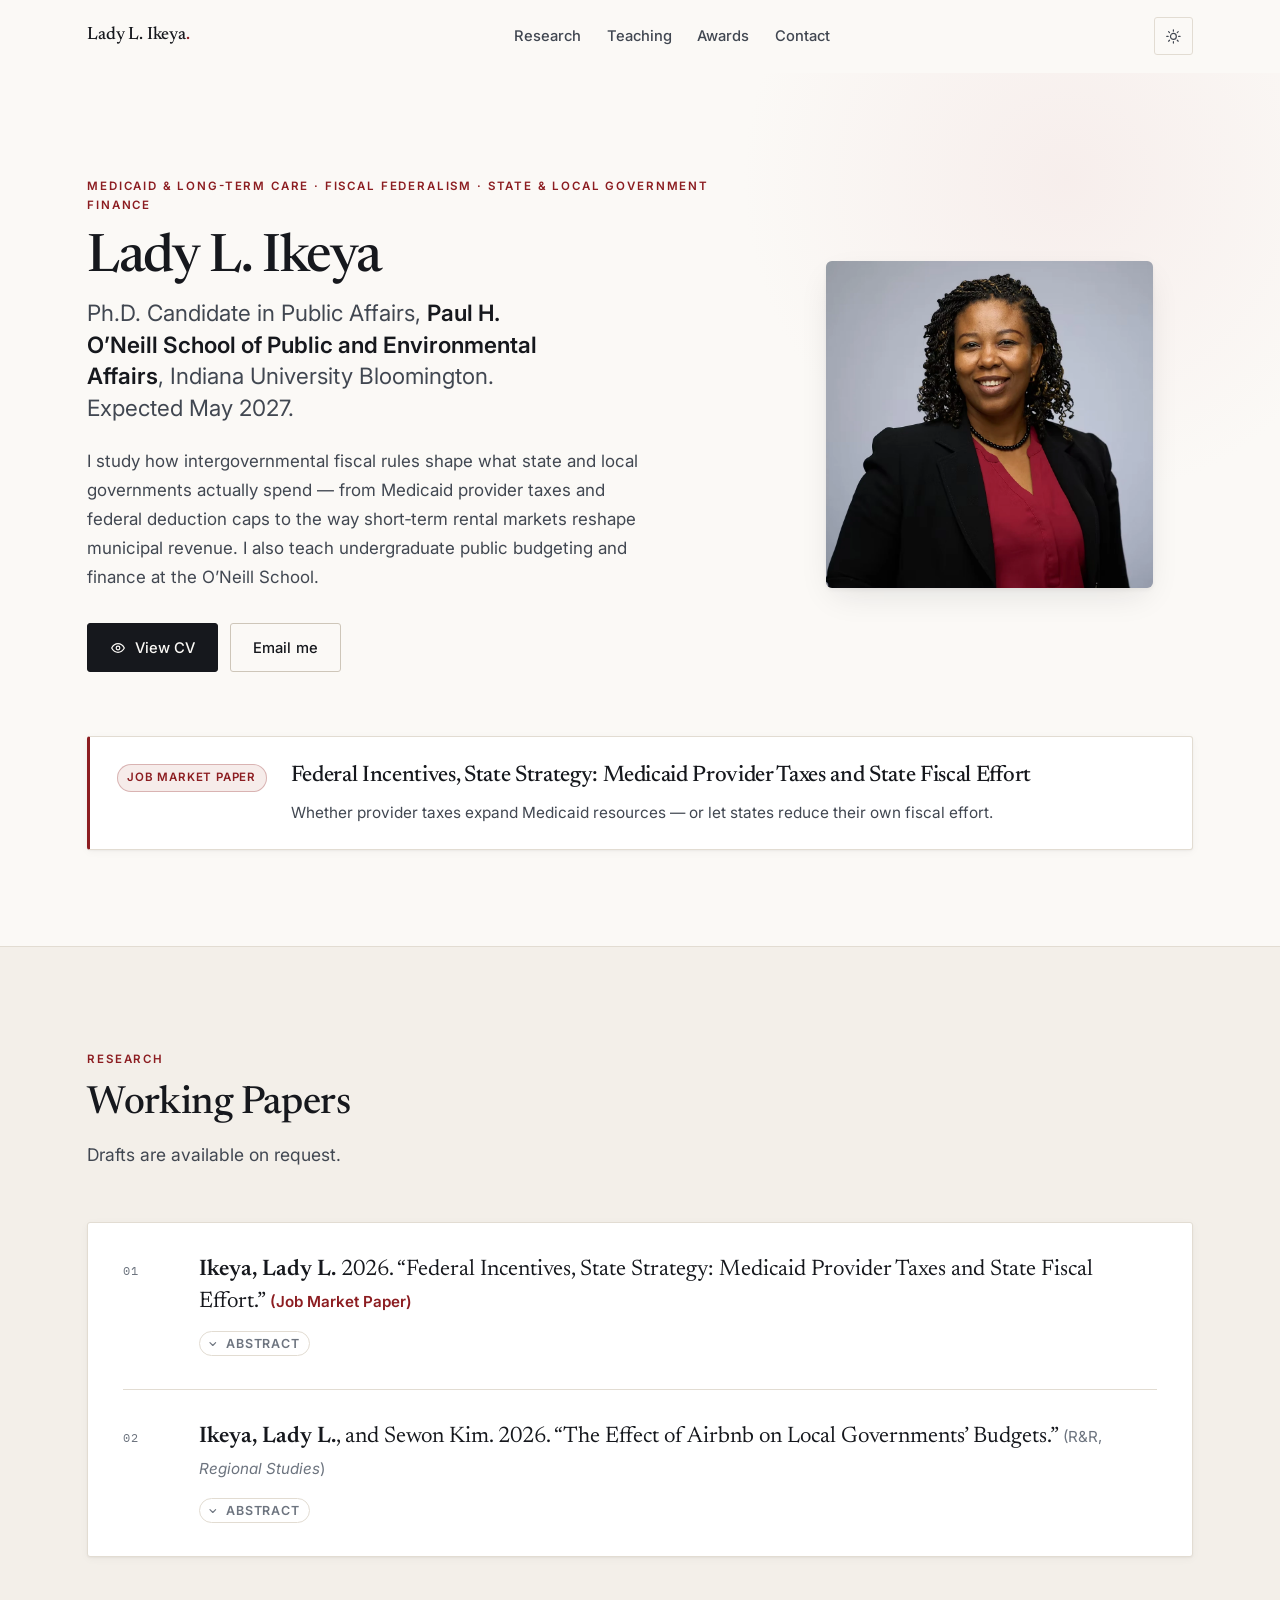
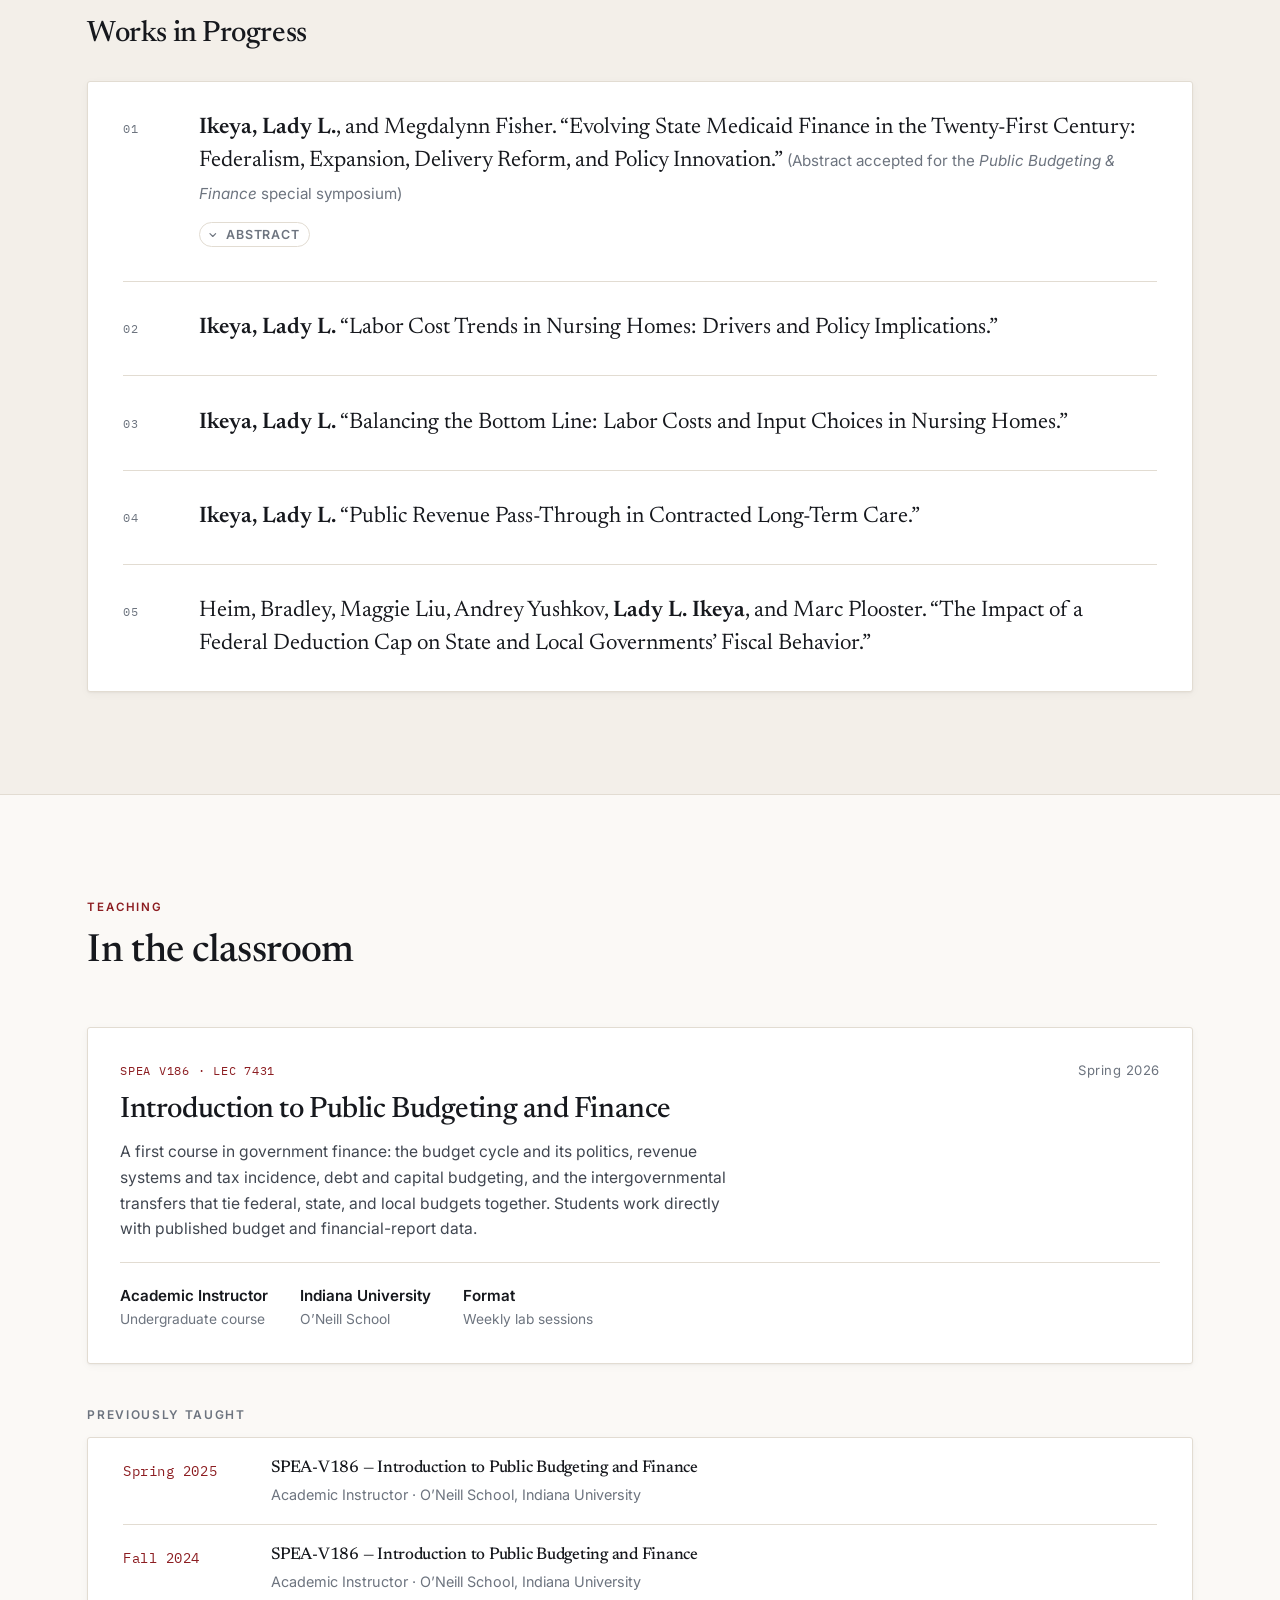
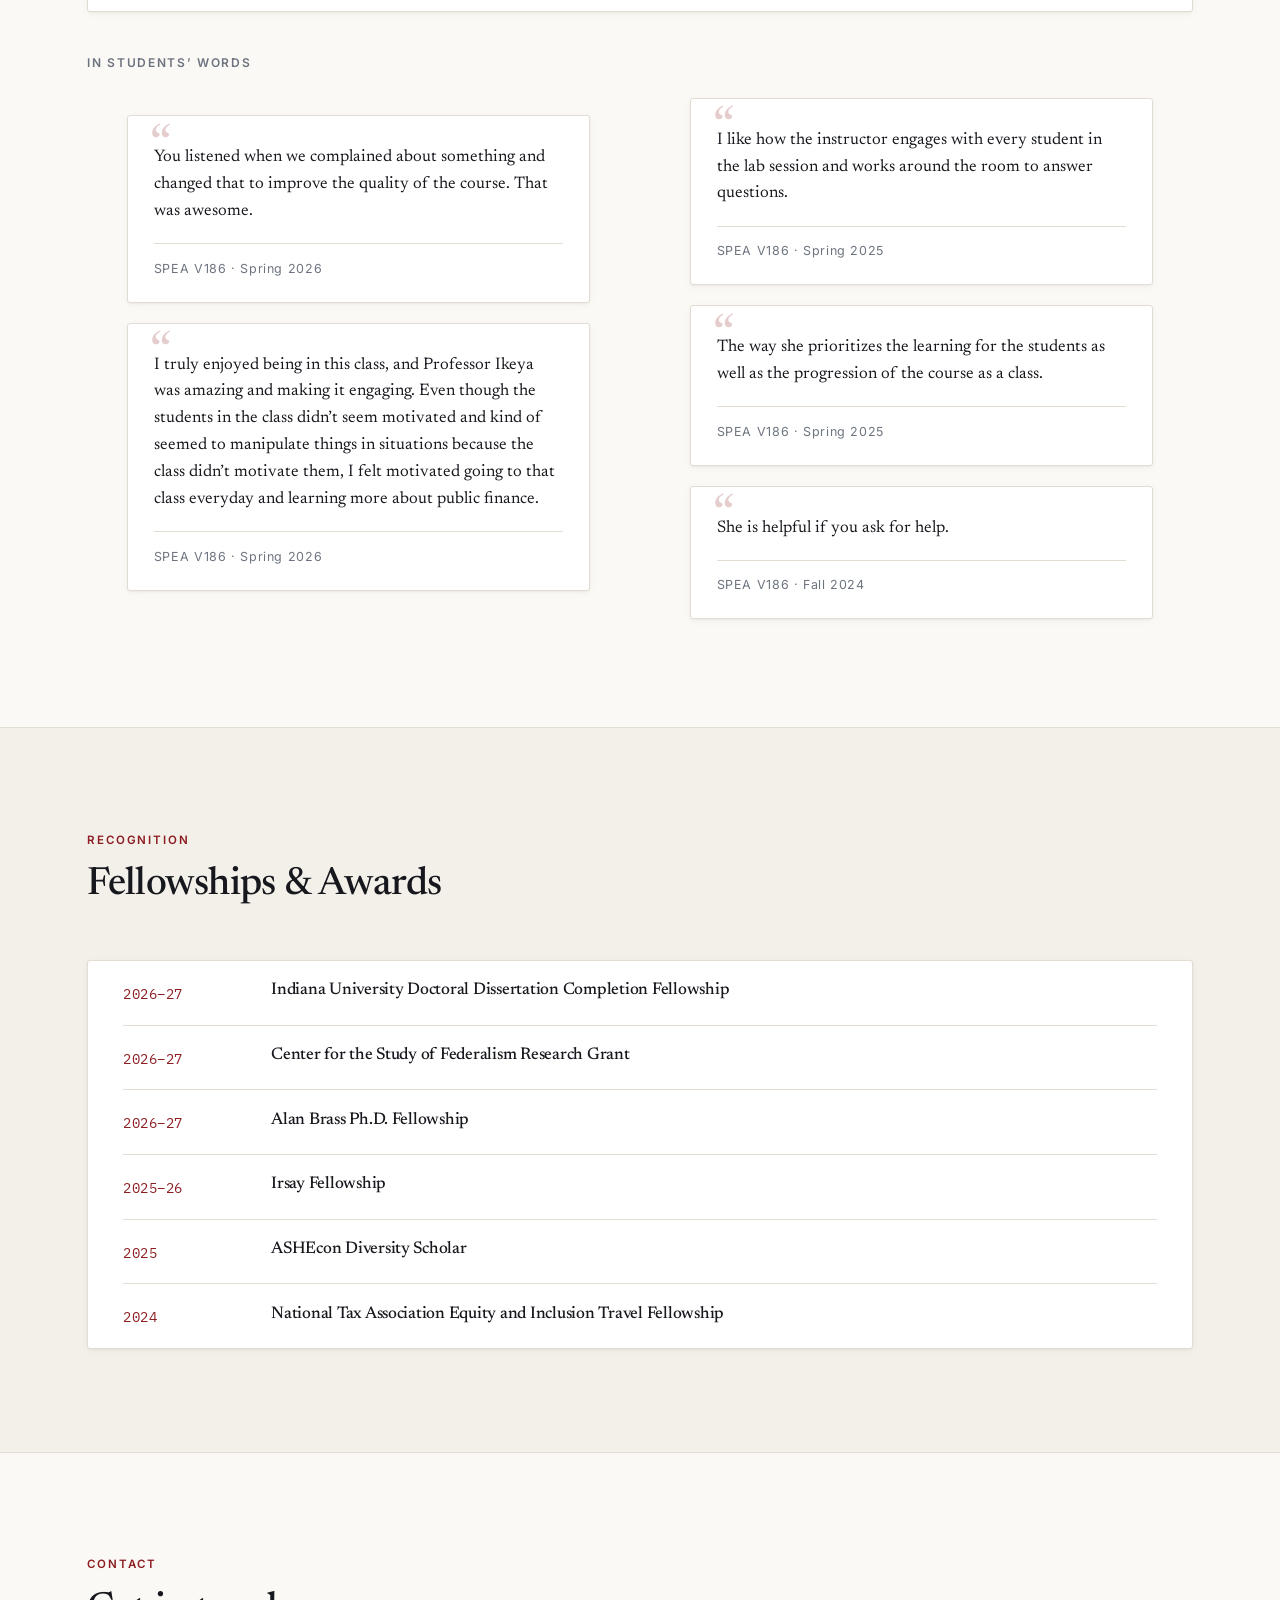
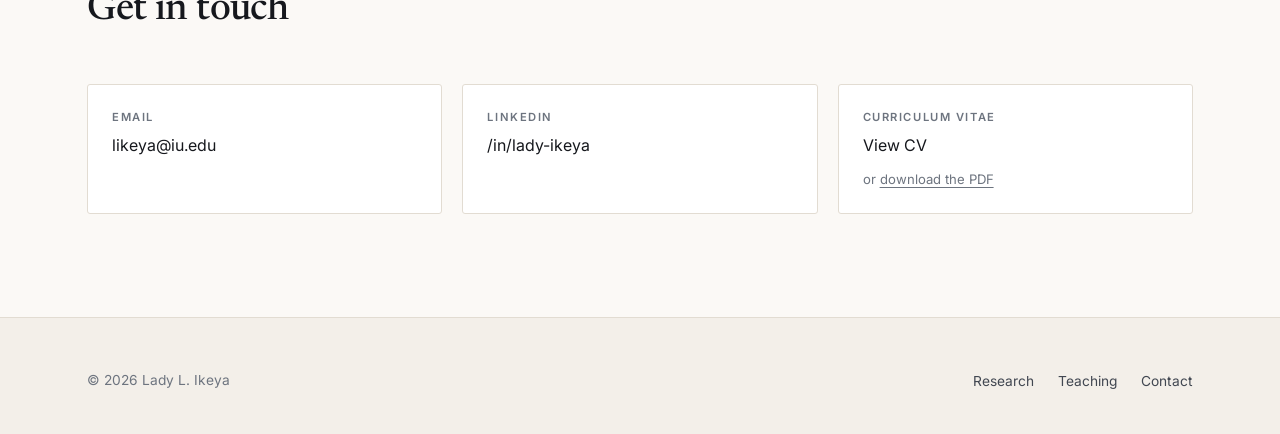
==== index.html @ 1469a4b8 "Add the Evolving State Medicaid Finance abstract Third abstract toggle, on the first work in progres" ====
<!doctype html>
<html lang="en">
<head>
  <meta charset="utf-8">
  <meta name="viewport" content="width=device-width, initial-scale=1">
  <meta name="author" content="Lady L. Ikeya">
  <title>Lady L. Ikeya — Public Finance &amp; Fiscal Federalism</title>
  <meta name="description" content="Lady L. Ikeya is a Ph.D. candidate in public affairs at Indiana University's O'Neill School, researching public budgeting, Medicaid finance, and fiscal federalism.">
  <meta property="og:type" content="website">
  <meta property="og:title" content="Lady L. Ikeya — Public Finance &amp; Fiscal Federalism">
  <meta property="og:description" content="Ph.D. candidate researching public budgeting, Medicaid finance, and fiscal federalism at Indiana University.">
  <meta name="twitter:card" content="summary_large_image">
  <link rel="preconnect" href="https://fonts.googleapis.com">
  <link rel="preconnect" href="https://fonts.gstatic.com" crossorigin>
  <link rel="stylesheet" href="https://fonts.googleapis.com/css2?family=Inter:wght@400;500;600&family=Newsreader:ital,opsz,wght@0,6..72,400;0,6..72,500;1,6..72,400&family=IBM+Plex+Mono:wght@400;500&display=swap">
  <link rel="stylesheet" href="assets/css/main.css">
  <link rel="icon" href="data:image/svg+xml,<svg xmlns='http://www.w3.org/2000/svg' viewBox='0 0 100 100'><rect width='100' height='100' rx='16' fill='%238c1d21'/><text y='72' x='50' text-anchor='middle' font-family='Georgia,serif' font-size='58' fill='%23fbf9f6'>LI</text></svg>">
  <script>
    (function () {
      try {
        var t = localStorage.getItem('li-theme');
        if (t === 'light' || t === 'dark') document.documentElement.setAttribute('data-theme', t);
      } catch (e) {}
    })();
  </script>
</head>
<body>

<a class="skip-link" href="#research">Skip to content</a>

<header class="site-header">
  <div class="wrap">
    <nav class="nav" aria-label="Primary">
      <a class="brand" href="#top">Lady&nbsp;L.&nbsp;Ikeya<span>.</span></a>

      <ul class="nav-links" id="nav-links">
        <li><a href="#research">Research</a></li>
        <li><a href="#teaching">Teaching</a></li>
        <li><a href="#awards">Awards</a></li>
        <li><a href="#contact">Contact</a></li>
      </ul>

      <div class="nav-tools">
        <button class="icon-btn theme-toggle" type="button" aria-label="Switch colour theme">
          <svg class="sun" viewBox="0 0 24 24" fill="none" stroke="currentColor" stroke-width="1.7" stroke-linecap="round" aria-hidden="true"><circle cx="12" cy="12" r="4.2"/><path d="M12 2.5v2M12 19.5v2M2.5 12h2M19.5 12h2M5.1 5.1l1.4 1.4M17.5 17.5l1.4 1.4M18.9 5.1l-1.4 1.4M6.5 17.5l-1.4 1.4"/></svg>
          <svg class="moon" viewBox="0 0 24 24" fill="none" stroke="currentColor" stroke-width="1.7" stroke-linecap="round" stroke-linejoin="round" aria-hidden="true"><path d="M20.5 14.3A8.5 8.5 0 1 1 9.7 3.5a6.8 6.8 0 0 0 10.8 10.8z"/></svg>
        </button>
        <button class="icon-btn nav-toggle" type="button" aria-label="Menu" aria-expanded="false" aria-controls="nav-links">
          <svg viewBox="0 0 24 24" fill="none" stroke="currentColor" stroke-width="1.8" stroke-linecap="round" aria-hidden="true"><path d="M4 7h16M4 12h16M4 17h16"/></svg>
        </button>
      </div>
    </nav>
  </div>
</header>

<main id="top">

  <!-- ===================== 1. HERO ===================== -->
  <section class="hero">
    <div class="wrap">
      <div class="hero-grid">
        <div>
          <span class="eyebrow">Medicaid &amp; Long-Term Care &middot; Fiscal Federalism &middot; State &amp; Local Government Finance</span>
          <h1>Lady L. Ikeya</h1>
          <p class="hero-role">
            Ph.D. Candidate in Public Affairs, <strong>Paul H. O&rsquo;Neill School of Public
            and Environmental Affairs</strong>, Indiana University Bloomington.
            Expected May 2027.
          </p>
          <p class="hero-lede">
            I study how intergovernmental fiscal rules shape what state and local
            governments actually spend &mdash; from Medicaid provider taxes and federal
            deduction caps to the way short&#8209;term rental markets reshape municipal
            revenue. I also teach undergraduate public budgeting and finance at the
            O&rsquo;Neill School.
          </p>
          <div class="btn-row">
            <button class="btn" type="button" data-cv-open>
              <svg viewBox="0 0 24 24" fill="none" stroke="currentColor" stroke-width="1.8" stroke-linecap="round" stroke-linejoin="round" aria-hidden="true"><path d="M2.5 12S6 5.5 12 5.5 21.5 12 21.5 12 18 18.5 12 18.5 2.5 12 2.5 12z"/><circle cx="12" cy="12" r="2.75"/></svg>
              View CV
            </button>
            <a class="btn btn--ghost" href="mailto:likeya@iu.edu">Email me</a>
          </div>
        </div>

        <figure class="hero-portrait">
          <span class="portrait-fallback" aria-hidden="true">LI</span>
          <img src="assets/img/portrait.webp" width="1030" height="982"
               alt="Portrait of Lady L. Ikeya" onerror="this.hidden=true">
        </figure>
      </div>

      <div class="jmp-card reveal">
        <div><span class="tag tag--accent">Job Market Paper</span></div>
        <div>
          <h3>Federal Incentives, State Strategy: Medicaid Provider Taxes and State Fiscal Effort</h3>
          <p>
            Whether provider taxes expand Medicaid resources &mdash; or let states reduce
            their own fiscal effort.
          </p>
        </div>
      </div>
    </div>
  </section>

  <!-- ===================== 2. RESEARCH ===================== -->
  <section class="section section--sunken" id="research">
    <div class="wrap">
      <div class="section-head reveal">
        <span class="eyebrow">Research</span>
        <h2>Working Papers</h2>
        <p>Drafts are available on request.</p>
      </div>

      <ol class="papers">
        <li class="paper reveal">
          <span class="paper-num" aria-hidden="true">01</span>
          <div>
            <p class="citation"><span class="me">Ikeya, Lady L.</span> 2026. &ldquo;Federal Incentives, State Strategy: Medicaid Provider Taxes and State Fiscal Effort.&rdquo; <span class="status status--accent">(Job Market Paper)</span></p>

            <button class="abstract-toggle" type="button" aria-expanded="false" aria-controls="abstract-jmp">
              <svg viewBox="0 0 24 24" fill="none" stroke="currentColor" stroke-width="2" stroke-linecap="round" stroke-linejoin="round" aria-hidden="true"><path d="m7 10 5 5 5-5"/></svg>
              Abstract
            </button>

            <div class="abstract" id="abstract-jmp" hidden>
              <p>
                Provider taxes are a central but opaque feature of Medicaid finance. They
                allow states to tax health care providers, use the revenue as part of
                Medicaid&rsquo;s non-federal share, and draw federal matching funds. This paper
                asks whether Medicaid provider taxes expand Medicaid resources or allow
                states to reduce state fiscal effort. I construct a state-year panel of
                provider-tax adoption by provider class and link it to NASBO and CMS
                Medicaid finance data. Using stacked-cohort difference-in-differences
                designs, I find that adopting any provider tax is associated with an
                11&nbsp;percent decline in Medicaid General Fund spending from NASBO with no
                corresponding increase in total Medicaid spending. A decomposition of CMS
                spending reports suggests that the decline in reported state Medicaid
                financing appears in Medicaid service payments rather than administrative
                spending. Heterogeneity results are strongest in states with broader
                provider-tax portfolios and higher baseline General Fund reliance. The
                findings suggest that provider taxes function not only as Medicaid
                financing tools but also as instruments of state fiscal strategy.
              </p>
            </div>
          </div>
        </li>

        <li class="paper reveal">
          <span class="paper-num" aria-hidden="true">02</span>
          <div>
            <p class="citation"><span class="me">Ikeya, Lady L.</span>, and Sewon Kim. 2026. &ldquo;The Effect of Airbnb on Local Governments&rsquo; Budgets.&rdquo; <span class="status">(R&amp;R, <cite>Regional Studies</cite>)</span></p>

            <button class="abstract-toggle" type="button" aria-expanded="false" aria-controls="abstract-airbnb">
              <svg viewBox="0 0 24 24" fill="none" stroke="currentColor" stroke-width="2" stroke-linecap="round" stroke-linejoin="round" aria-hidden="true"><path d="m7 10 5 5 5-5"/></svg>
              Abstract
            </button>

            <div class="abstract" id="abstract-airbnb" hidden>
              <p>
                Digital platforms are reshaping regional housing markets, yet evidence on
                their implications for subnational public finance remains limited. This
                paper estimates the causal effect of the expansion of the short-term rental
                (STR) market on county government revenues and expenditures across all
                U.S.&nbsp;counties. To address endogeneity, we leverage quasi-experimental
                variation from the 2017 solar eclipse and estimate an instrumental-variables
                model with county- and year-fixed effects. We find that increased platform
                penetration reduces property and sales tax revenues, as well as spending on
                public welfare and education. The results imply changes in tax revenues and
                a shift in resource allocation by local governments where STRs have
                penetrated deeper into the housing market.
              </p>
            </div>
          </div>
        </li>
      </ol>

      <h2 class="subhead reveal">Works in Progress</h2>

      <ol class="papers">
        <li class="paper reveal">
          <span class="paper-num" aria-hidden="true">01</span>
          <div>
            <p class="citation"><span class="me">Ikeya, Lady L.</span>, and Megdalynn Fisher. &ldquo;Evolving State Medicaid Finance in the Twenty-First Century: Federalism, Expansion, Delivery Reform, and Policy Innovation.&rdquo; <span class="status">(Abstract accepted for the <cite>Public Budgeting &amp; Finance</cite> special symposium)</span></p>

            <button class="abstract-toggle" type="button" aria-expanded="false" aria-controls="abstract-evolving">
              <svg viewBox="0 0 24 24" fill="none" stroke="currentColor" stroke-width="2" stroke-linecap="round" stroke-linejoin="round" aria-hidden="true"><path d="m7 10 5 5 5-5"/></svg>
              Abstract
            </button>

            <div class="abstract" id="abstract-evolving" hidden>
              <p>
                This paper examines how Medicaid financing evolved from 2000 to 2025 and
                what that transformation implies for state public budgeting and
                intergovernmental finance. Over the first quarter of the twenty-first
                century, Medicaid has become the largest fiscal program in most state
                budgets and the primary channel through which federal funds flow to states.
                Yet existing research treats key components of Medicaid finance (such as
                eligibility rules, federal matching rates, provider taxes, and waiver
                policies) in isolation.
              </p>
              <p>
                The integrated account highlights the role of system-level shocks and policy
                responses in reshaping Medicaid program finance. We distinguish between
                major economic disruptions (e.g., the Great Recession and the COVID&#8209;19
                pandemic) and major policy changes, including the Affordable Care Act,
                changes to federal matching rates, and the expansion of financing strategies
                such as provider taxes, intergovernmental transfers, certified public
                expenditures, managed care payment systems, and Section&nbsp;1115 waivers.
                These disruptions and policy responses changed enrollment, spending growth,
                and the distribution of costs between federal and state governments, while
                also altering state fiscal capacity, risk exposure, and incentives.
                Empirically, the paper combines descriptive trend analysis with stylized
                state-year models that depict changes in enrollment, spending, and
                federal-state financing shares associated with ACA expansion and shifts in
                federal matching policy.
              </p>
              <p>
                This paper reconceptualizes Medicaid as a dynamic intergovernmental fiscal
                system, showing how successive policy shocks transformed a relatively
                straightforward matching grant program into a complex fiscal architecture
                shaped by federal incentives, state financing strategies, and
                institutionalized policy variation. This broad perspective provides a
                comprehensive baseline for understanding the evolution of state Medicaid
                finance in the first quarter of the twenty-first century.
              </p>
            </div>
          </div>
        </li>

        <li class="paper reveal">
          <span class="paper-num" aria-hidden="true">02</span>
          <p class="citation"><span class="me">Ikeya, Lady L.</span> &ldquo;Labor Cost Trends in Nursing Homes: Drivers and Policy Implications.&rdquo;</p>
        </li>

        <li class="paper reveal">
          <span class="paper-num" aria-hidden="true">03</span>
          <p class="citation"><span class="me">Ikeya, Lady L.</span> &ldquo;Balancing the Bottom Line: Labor Costs and Input Choices in Nursing Homes.&rdquo;</p>
        </li>

        <li class="paper reveal">
          <span class="paper-num" aria-hidden="true">04</span>
          <p class="citation"><span class="me">Ikeya, Lady L.</span> &ldquo;Public Revenue Pass-Through in Contracted Long-Term Care.&rdquo;</p>
        </li>

        <li class="paper reveal">
          <span class="paper-num" aria-hidden="true">05</span>
          <p class="citation">Heim, Bradley, Maggie Liu, Andrey Yushkov, <span class="me">Lady L. Ikeya</span>, and Marc Plooster. &ldquo;The Impact of a Federal Deduction Cap on State and Local Governments&rsquo; Fiscal Behavior.&rdquo;</p>
        </li>
      </ol>
    </div>
  </section>

  <!-- ===================== 3. TEACHING ===================== -->
  <section class="section" id="teaching">
    <div class="wrap">
      <div class="section-head reveal">
        <span class="eyebrow">Teaching</span>
        <h2>In the classroom</h2>
      </div>

      <article class="course reveal">
        <div class="course-head">
          <span class="course-code">SPEA&nbsp;V186 &middot; LEC 7431</span>
          <span class="course-term">Spring 2026</span>
        </div>
        <h3>Introduction to Public Budgeting and Finance</h3>
        <p>
          A first course in government finance: the budget cycle and its politics, revenue
          systems and tax incidence, debt and capital budgeting, and the intergovernmental
          transfers that tie federal, state, and local budgets together. Students work
          directly with published budget and financial-report data.
        </p>
        <ul class="course-meta">
          <li><strong>Academic Instructor</strong> Undergraduate course</li>
          <li><strong>Indiana University</strong> O&rsquo;Neill School</li>
          <li><strong>Format</strong> Weekly lab sessions</li>
        </ul>
      </article>

      <h3 class="minihead reveal">Previously taught</h3>

      <ol class="timeline reveal">
        <li class="term">
          <span class="term-year">Spring 2025</span>
          <div>
            <h4 class="term-name">SPEA&#8209;V186 &mdash; Introduction to Public Budgeting and Finance</h4>
            <p class="term-org">Academic Instructor &middot; O&rsquo;Neill School, Indiana University</p>
          </div>
        </li>
        <li class="term">
          <span class="term-year">Fall 2024</span>
          <div>
            <h4 class="term-name">SPEA&#8209;V186 &mdash; Introduction to Public Budgeting and Finance</h4>
            <p class="term-org">Academic Instructor &middot; O&rsquo;Neill School, Indiana University</p>
          </div>
        </li>
      </ol>

      <h3 class="minihead reveal">In students&rsquo; words</h3>

      <div class="quote-grid" id="comments">
        <figure class="quote reveal">
          <blockquote>
            You listened when we complained about something and changed that to
            improve the quality of the course. That was awesome.
          </blockquote>
          <figcaption>SPEA V186 &middot; Spring 2026</figcaption>
        </figure>

        <figure class="quote reveal">
          <blockquote>
            I truly enjoyed being in this class, and Professor Ikeya was amazing and
            making it engaging. Even though the students in the class didn&rsquo;t seem
            motivated and kind of seemed to manipulate things in situations because the
            class didn&rsquo;t motivate them, I felt motivated going to that class everyday
            and learning more about public finance.
          </blockquote>
          <figcaption>SPEA V186 &middot; Spring 2026</figcaption>
        </figure>

        <figure class="quote reveal">
          <blockquote>
            I like how the instructor engages with every student in the lab session
            and works around the room to answer questions.
          </blockquote>
          <figcaption>SPEA V186 &middot; Spring 2025</figcaption>
        </figure>

        <figure class="quote reveal">
          <blockquote>
            The way she prioritizes the learning for the students as well as the
            progression of the course as a class.
          </blockquote>
          <figcaption>SPEA V186 &middot; Spring 2025</figcaption>
        </figure>

        <figure class="quote reveal">
          <blockquote>
            She is helpful if you ask for help.
          </blockquote>
          <figcaption>SPEA V186 &middot; Fall 2024</figcaption>
        </figure>
      </div>
    </div>
  </section>

  <!-- ===================== 4. AWARDS ===================== -->
  <section class="section section--sunken" id="awards">
    <div class="wrap">
      <div class="section-head reveal">
        <span class="eyebrow">Recognition</span>
        <h2>Fellowships &amp; Awards</h2>
      </div>

      <!-- Descending by year — newest entries go at the TOP of this list. -->
      <ol class="timeline reveal" id="awards-list">
        <li class="award">
          <span class="award-year">2026&ndash;27</span>
          <div>
            <h4 class="award-name">Indiana University Doctoral Dissertation Completion Fellowship</h4>
          </div>
        </li>

        <li class="award">
          <span class="award-year">2026&ndash;27</span>
          <div>
            <h4 class="award-name">Center for the Study of Federalism Research Grant</h4>
          </div>
        </li>

        <li class="award">
          <span class="award-year">2026&ndash;27</span>
          <div>
            <h4 class="award-name">Alan Brass Ph.D. Fellowship</h4>
          </div>
        </li>

        <li class="award">
          <span class="award-year">2025&ndash;26</span>
          <div>
            <h4 class="award-name">Irsay Fellowship</h4>
          </div>
        </li>

        <li class="award">
          <span class="award-year">2025</span>
          <div>
            <h4 class="award-name">ASHEcon Diversity Scholar</h4>
          </div>
        </li>

        <li class="award">
          <span class="award-year">2024</span>
          <div>
            <h4 class="award-name">National Tax Association Equity and Inclusion Travel Fellowship</h4>
          </div>
        </li>
      </ol>
    </div>
  </section>

  <!-- ===================== 5. CONTACT ===================== -->
  <section class="section" id="contact">
    <div class="wrap">
      <div class="section-head reveal">
        <span class="eyebrow">Contact</span>
        <h2>Get in touch</h2>
      </div>

      <div class="contact-grid">
        <a class="contact-card reveal" href="mailto:likeya@iu.edu">
          <span class="label">Email</span>
          <span class="value">likeya@iu.edu</span>
        </a>
        <a class="contact-card reveal" href="https://www.linkedin.com/in/lady-ikeya/" target="_blank" rel="noopener">
          <span class="label">LinkedIn</span>
          <span class="value">/in/lady-ikeya</span>
        </a>
        <div class="contact-card reveal">
          <span class="label">Curriculum Vitae</span>
          <button class="value value-btn" type="button" data-cv-open>View CV</button>
          <span class="card-aside">or <a href="assets/files/lady-ikeya-cv.pdf" download="Lady-L-Ikeya-CV.pdf">download the PDF</a></span>
        </div>
      </div>
    </div>
  </section>

  <!-- ===================== CV VIEWER ===================== -->
  <div class="cv-viewer" id="cv-viewer" hidden>
    <div class="cv-viewer-backdrop" data-cv-close></div>

    <div class="cv-viewer-panel" role="dialog" aria-modal="true" aria-labelledby="cv-viewer-title">
      <header class="cv-viewer-bar">
        <h2 id="cv-viewer-title">Curriculum Vitae</h2>
        <div class="cv-viewer-actions">
          <a class="btn btn--sm" href="assets/files/lady-ikeya-cv.pdf" download="Lady-L-Ikeya-CV.pdf">
            <svg viewBox="0 0 24 24" fill="none" stroke="currentColor" stroke-width="1.8" stroke-linecap="round" stroke-linejoin="round" aria-hidden="true"><path d="M12 3.5v11M7.5 10.5 12 15l4.5-4.5M4.5 18.5h15"/></svg>
            Download PDF
          </a>
          <button class="icon-btn cv-viewer-close" type="button" data-cv-close aria-label="Close CV">
            <svg viewBox="0 0 24 24" fill="none" stroke="currentColor" stroke-width="1.8" stroke-linecap="round" aria-hidden="true"><path d="M6 6l12 12M18 6 6 18"/></svg>
          </button>
        </div>
      </header>

      <div class="cv-viewer-pages">
        <img class="cv-page" data-src="assets/img/cv/cv-page-1.webp" width="1275" height="1650" alt="Curriculum vitae, page 1">
        <img class="cv-page" data-src="assets/img/cv/cv-page-2.webp" width="1275" height="1650" alt="Curriculum vitae, page 2">
        <p class="cv-viewer-foot">
          Page images for reading on screen.
          <a href="assets/files/lady-ikeya-cv.pdf" download="Lady-L-Ikeya-CV.pdf">Download the PDF</a>
          for the selectable-text original.
        </p>
      </div>
    </div>
  </div>

</main>

<footer class="site-footer">
  <div class="wrap">
    <div class="footer-inner">
      <p>&copy; <span data-year>2026</span> Lady L. Ikeya</p>
      <ul class="footer-links">
        <li><a href="#research">Research</a></li>
        <li><a href="#teaching">Teaching</a></li>
        <li><a href="#contact">Contact</a></li>
      </ul>
    </div>
  </div>
</footer>

<script src="assets/js/main.js"></script>
</body>
</html>
---- assets/css/main.css ----
/* ==========================================================================
   Lady Ikeya — Academic Portfolio
   Design system: warm paper ground, ink type, garnet accent.
   ========================================================================== */

/* ---------- 1. Tokens ---------- */

:root {
  /* Ground & ink */
  --paper:        #fbf9f6;
  --paper-raised: #ffffff;
  --paper-sunken: #f3efe9;
  --ink:          #16181d;
  --ink-soft:     #414751;
  --ink-muted:    #6d747f;
  --rule:         #e2dcd2;
  --rule-strong:  #cec6b9;

  /* Accent — a deep garnet, a quiet nod to Indiana crimson */
  --accent:       #8c1d21;
  --accent-hover: #6f1619;
  --accent-wash:  #f6ecea;

  /* Type */
  --font-display: "Newsreader", "Iowan Old Style", "Palatino Linotype", Palatino, Georgia, serif;
  --font-body:    "Inter", -apple-system, BlinkMacSystemFont, "Segoe UI", Roboto, Helvetica, Arial, sans-serif;
  --font-mono:    "IBM Plex Mono", ui-monospace, SFMono-Regular, Menlo, monospace;

  /* Scale */
  --step--1: clamp(0.82rem, 0.79rem + 0.14vw, 0.89rem);
  --step-0:  clamp(1rem, 0.96rem + 0.18vw, 1.09rem);
  --step-1:  clamp(1.2rem, 1.12rem + 0.36vw, 1.44rem);
  --step-2:  clamp(1.45rem, 1.31rem + 0.66vw, 1.9rem);
  --step-3:  clamp(1.75rem, 1.5rem + 1.16vw, 2.55rem);
  --step-4:  clamp(2.1rem, 1.66rem + 2.05vw, 3.5rem);

  /* Space & shape */
  --gutter: clamp(1.25rem, 0.85rem + 2vw, 2.75rem);
  --measure: 68ch;
  --radius: 3px;
  --radius-lg: 6px;

  --shadow-sm: 0 1px 2px rgba(22, 24, 29, 0.04), 0 2px 8px rgba(22, 24, 29, 0.04);
  --shadow-md: 0 2px 4px rgba(22, 24, 29, 0.05), 0 12px 32px -8px rgba(22, 24, 29, 0.12);

  --ease: cubic-bezier(0.22, 0.61, 0.36, 1);
}

@media (prefers-color-scheme: dark) {
  :root:not([data-theme="light"]) {
    --paper:        #14161a;
    --paper-raised: #1c1f25;
    --paper-sunken: #101215;
    --ink:          #f0ece6;
    --ink-soft:     #c3bfb8;
    --ink-muted:    #8f8d88;
    --rule:         #2b2f36;
    --rule-strong:  #3d434c;
    --accent:       #e08a86;
    --accent-hover: #f0a5a1;
    --accent-wash:  #2a1c1d;
    --shadow-sm: 0 1px 2px rgba(0, 0, 0, 0.3), 0 2px 8px rgba(0, 0, 0, 0.24);
    --shadow-md: 0 2px 4px rgba(0, 0, 0, 0.3), 0 12px 32px -8px rgba(0, 0, 0, 0.5);
  }
}

:root[data-theme="dark"] {
  --paper:        #14161a;
  --paper-raised: #1c1f25;
  --paper-sunken: #101215;
  --ink:          #f0ece6;
  --ink-soft:     #c3bfb8;
  --ink-muted:    #8f8d88;
  --rule:         #2b2f36;
  --rule-strong:  #3d434c;
  --accent:       #e08a86;
  --accent-hover: #f0a5a1;
  --accent-wash:  #2a1c1d;
  --shadow-sm: 0 1px 2px rgba(0, 0, 0, 0.3), 0 2px 8px rgba(0, 0, 0, 0.24);
  --shadow-md: 0 2px 4px rgba(0, 0, 0, 0.3), 0 12px 32px -8px rgba(0, 0, 0, 0.5);
}

/* ---------- 2. Reset & base ---------- */

*, *::before, *::after { box-sizing: border-box; }

html {
  -webkit-text-size-adjust: 100%;
  scroll-behavior: smooth;
  scroll-padding-top: 6rem;
}

@media (prefers-reduced-motion: reduce) {
  html { scroll-behavior: auto; }
  *, *::before, *::after {
    animation-duration: 0.01ms !important;
    animation-iteration-count: 1 !important;
    transition-duration: 0.01ms !important;
  }
}

body {
  margin: 0;
  background: var(--paper);
  color: var(--ink);
  font-family: var(--font-body);
  font-size: var(--step-0);
  line-height: 1.65;
  font-feature-settings: "kern" 1, "liga" 1, "calt" 1;
  -webkit-font-smoothing: antialiased;
  -moz-osx-font-smoothing: grayscale;
  overflow-x: hidden;
}

h1, h2, h3, h4 {
  font-family: var(--font-display);
  font-weight: 500;
  line-height: 1.15;
  letter-spacing: -0.015em;
  color: var(--ink);
  margin: 0;
  text-wrap: balance;
}

p { margin: 0 0 1em; text-wrap: pretty; }
p:last-child { margin-bottom: 0; }

a {
  color: var(--accent);
  text-decoration: none;
  text-underline-offset: 0.22em;
  text-decoration-thickness: 1px;
  transition: color 0.18s var(--ease);
}
a:hover { color: var(--accent-hover); text-decoration: underline; }

:focus-visible {
  outline: 2px solid var(--accent);
  outline-offset: 3px;
  border-radius: 2px;
}

img { max-width: 100%; height: auto; display: block; }
ul, ol { margin: 0; padding: 0; }
hr { border: 0; border-top: 1px solid var(--rule); margin: 0; }

::selection { background: var(--accent); color: var(--paper); }

/* ---------- 3. Layout primitives ---------- */

.wrap {
  width: 100%;
  max-width: 74rem;
  margin-inline: auto;
  padding-inline: var(--gutter);
}

.section {
  padding-block: clamp(3.5rem, 2.4rem + 5vw, 7rem);
  border-top: 1px solid var(--rule);
}
.section:first-of-type { border-top: 0; }
.section--sunken { background: var(--paper-sunken); }

.skip-link {
  position: absolute;
  left: -9999px;
  top: 0;
  z-index: 200;
  background: var(--ink);
  color: var(--paper);
  padding: 0.75rem 1.25rem;
  font-size: var(--step--1);
}
.skip-link:focus { left: 0.5rem; top: 0.5rem; }

/* ---------- 4. Eyebrow / section heading ---------- */

.eyebrow {
  display: block;
  font-family: var(--font-body);
  font-size: 0.72rem;
  font-weight: 600;
  letter-spacing: 0.16em;
  text-transform: uppercase;
  color: var(--accent);
  margin-bottom: 0.85rem;
}

.section-head {
  margin-bottom: clamp(2rem, 1.4rem + 2.4vw, 3.25rem);
  max-width: var(--measure);
}
.section-head h2 { font-size: var(--step-3); }
.section-head p {
  margin-top: 0.9rem;
  color: var(--ink-soft);
  font-size: var(--step-0);
  max-width: 60ch;
}

/* ---------- 5. Header & navigation ---------- */

.site-header {
  position: sticky;
  top: 0;
  z-index: 100;
  background: color-mix(in srgb, var(--paper) 88%, transparent);
  backdrop-filter: saturate(180%) blur(14px);
  -webkit-backdrop-filter: saturate(180%) blur(14px);
  border-bottom: 1px solid transparent;
  transition: border-color 0.25s var(--ease), box-shadow 0.25s var(--ease);
}
.site-header.is-stuck {
  border-bottom-color: var(--rule);
  box-shadow: 0 1px 20px -12px rgba(0, 0, 0, 0.4);
}

.nav {
  display: flex;
  align-items: center;
  justify-content: space-between;
  gap: 1.5rem;
  min-height: 4.5rem;
}

.brand {
  font-family: var(--font-display);
  font-size: 1.12rem;
  font-weight: 500;
  letter-spacing: -0.01em;
  color: var(--ink);
  white-space: nowrap;
}
.brand:hover { color: var(--ink); text-decoration: none; }
.brand span { color: var(--accent); }

.nav-links {
  display: flex;
  align-items: center;
  gap: clamp(1rem, 0.4rem + 1.5vw, 2rem);
  list-style: none;
}
.nav-links a {
  position: relative;
  color: var(--ink-soft);
  font-size: 0.92rem;
  font-weight: 500;
  padding-block: 0.4rem;
  white-space: nowrap;
}
.nav-links a::after {
  content: "";
  position: absolute;
  left: 0;
  bottom: 0.05rem;
  width: 100%;
  height: 1.5px;
  background: var(--accent);
  transform: scaleX(0);
  transform-origin: left;
  transition: transform 0.25s var(--ease);
}
.nav-links a:hover { color: var(--ink); text-decoration: none; }
.nav-links a:hover::after,
.nav-links a[aria-current="page"]::after { transform: scaleX(1); }
.nav-links a[aria-current="page"] { color: var(--ink); }

.nav-tools { display: flex; align-items: center; gap: 0.5rem; }

.icon-btn {
  display: grid;
  place-items: center;
  width: 2.4rem;
  height: 2.4rem;
  border: 1px solid var(--rule);
  border-radius: var(--radius);
  background: transparent;
  color: var(--ink-soft);
  cursor: pointer;
  padding: 0;
  transition: border-color 0.2s var(--ease), color 0.2s var(--ease), background 0.2s var(--ease);
}
.icon-btn:hover { border-color: var(--rule-strong); color: var(--ink); background: var(--paper-raised); }
.icon-btn svg { width: 1.05rem; height: 1.05rem; }
.theme-toggle .moon { display: none; }
:root[data-theme="dark"] .theme-toggle .sun { display: none; }
:root[data-theme="dark"] .theme-toggle .moon { display: block; }
@media (prefers-color-scheme: dark) {
  :root:not([data-theme="light"]) .theme-toggle .sun { display: none; }
  :root:not([data-theme="light"]) .theme-toggle .moon { display: block; }
}

.nav-toggle { display: none; }

@media (max-width: 860px) {
  .nav-toggle { display: grid; }
  .nav-links {
    position: fixed;
    inset: 4.5rem 0 auto 0;
    flex-direction: column;
    align-items: stretch;
    gap: 0;
    background: var(--paper);
    border-bottom: 1px solid var(--rule);
    padding: 0.5rem var(--gutter) 1.5rem;
    box-shadow: var(--shadow-md);
    transform: translateY(-120%);
    opacity: 0;
    pointer-events: none;
    transition: transform 0.32s var(--ease), opacity 0.2s var(--ease);
  }
  .nav-links.is-open { transform: translateY(0); opacity: 1; pointer-events: auto; }
  .nav-links li { border-bottom: 1px solid var(--rule); }
  .nav-links li:last-child { border-bottom: 0; }
  .nav-links a { display: block; padding: 0.95rem 0; font-size: 1.02rem; }
  .nav-links a::after { display: none; }
}

/* ---------- 6. Buttons ---------- */

.btn {
  display: inline-flex;
  align-items: center;
  gap: 0.55rem;
  padding: 0.7rem 1.35rem;
  border: 1px solid var(--ink);
  border-radius: var(--radius);
  background: var(--ink);
  color: var(--paper);
  font-family: var(--font-body);
  font-size: 0.92rem;
  font-weight: 500;
  letter-spacing: 0.01em;
  cursor: pointer;
  transition: transform 0.18s var(--ease), background 0.2s var(--ease), border-color 0.2s var(--ease), color 0.2s var(--ease), box-shadow 0.2s var(--ease);
}
.btn:hover {
  background: var(--accent);
  border-color: var(--accent);
  color: #fff;
  text-decoration: none;
  transform: translateY(-1px);
  box-shadow: var(--shadow-sm);
}
.btn svg { width: 1rem; height: 1rem; flex: none; }

.btn--ghost {
  background: transparent;
  color: var(--ink);
  border-color: var(--rule-strong);
}
.btn--ghost:hover { background: var(--paper-raised); color: var(--accent); border-color: var(--accent); }

.btn-row { display: flex; flex-wrap: wrap; gap: 0.75rem; margin-top: 2rem; }

/* ---------- 7. Hero ---------- */

.hero {
  position: relative;
  padding-block: clamp(3rem, 1.8rem + 6vw, 6.5rem) clamp(3rem, 2rem + 5vw, 6rem);
  overflow: hidden;
}
.hero::before {
  content: "";
  position: absolute;
  top: -30%;
  right: -12%;
  width: 46rem;
  height: 46rem;
  background: radial-gradient(circle, var(--accent-wash) 0%, transparent 62%);
  opacity: 0.85;
  pointer-events: none;
  z-index: 0;
}

.hero .wrap { position: relative; z-index: 1; }

.hero-grid {
  display: grid;
  grid-template-columns: minmax(0, 1.55fr) minmax(0, 1fr);
  gap: clamp(2rem, 1rem + 4vw, 4.5rem);
  align-items: center;
}
@media (max-width: 880px) {
  .hero-grid { grid-template-columns: minmax(0, 1fr); gap: 2.5rem; }
  .hero-portrait { order: -1; max-width: 17rem; }
}

.hero h1 {
  font-size: var(--step-4);
  letter-spacing: -0.028em;
  margin-bottom: 0.5rem;
}
.hero-role {
  font-family: var(--font-body);
  font-size: var(--step-1);
  font-weight: 400;
  color: var(--ink-soft);
  line-height: 1.4;
  margin-bottom: 1.5rem;
  max-width: 34ch;
}
.hero-role strong { color: var(--ink); font-weight: 600; }

.hero-lede {
  font-size: 1.06rem;
  color: var(--ink-soft);
  max-width: 52ch;
  line-height: 1.7;
}

.hero-portrait {
  position: relative;
  border-radius: var(--radius-lg);
  overflow: hidden;
  background: var(--paper-sunken);
  aspect-ratio: 1 / 1;
  box-shadow: var(--shadow-md);
}
.hero-portrait img {
  position: absolute;
  inset: 0;
  z-index: 1;
  width: 100%;
  height: 100%;
  object-fit: cover;
}
.hero-portrait img[hidden] { display: none; }
.hero-portrait::after {
  content: "";
  position: absolute;
  inset: 0;
  box-shadow: inset 0 0 0 1px rgba(22, 24, 29, 0.08);
  border-radius: inherit;
  pointer-events: none;
}
.portrait-fallback {
  position: absolute;
  inset: 0;
  display: grid;
  place-items: center;
  font-family: var(--font-display);
  font-size: 4rem;
  color: var(--ink-muted);
  letter-spacing: 0.04em;
}

/* JMP callout */
.jmp-card {
  margin-top: clamp(2.5rem, 1.8rem + 3vw, 4rem);
  display: grid;
  grid-template-columns: auto minmax(0, 1fr);
  gap: 1.25rem 1.5rem;
  align-items: start;
  padding: 1.5rem 1.65rem;
  background: var(--paper-raised);
  border: 1px solid var(--rule);
  border-left: 3px solid var(--accent);
  border-radius: var(--radius);
  box-shadow: var(--shadow-sm);
}
@media (max-width: 620px) { .jmp-card { grid-template-columns: minmax(0, 1fr); gap: 0.85rem; } }
.jmp-card .eyebrow { margin-bottom: 0.35rem; }
.jmp-card h3 { font-size: var(--step-1); line-height: 1.3; }
.jmp-card p { margin-top: 0.6rem; color: var(--ink-soft); font-size: 0.96rem; }

/* ---------- 8. Paper list ---------- */

.papers {
  list-style: none;
  background: var(--paper-raised);
  border: 1px solid var(--rule);
  border-radius: var(--radius);
  box-shadow: var(--shadow-sm);
  padding-inline: clamp(1.25rem, 0.9rem + 1.6vw, 2.25rem);
}

.paper {
  display: grid;
  grid-template-columns: 3.25rem minmax(0, 1fr);
  align-items: baseline;
  gap: 0 1.5rem;
  padding: clamp(1.4rem, 1.1rem + 1vw, 2rem) 0;
  border-bottom: 1px solid var(--rule);
}
.paper:first-child { border-top: 0; }
.paper:last-child { border-bottom: 0; }
@media (max-width: 620px) {
  .paper { grid-template-columns: minmax(0, 1fr); gap: 0.5rem; }
}

.paper-num {
  font-family: var(--font-mono);
  font-size: 0.75rem;
  color: var(--ink-muted);
  letter-spacing: 0.06em;
  font-variant-numeric: tabular-nums;
}

.citation {
  font-family: var(--font-display);
  font-size: var(--step-1);
  line-height: 1.45;
  color: var(--ink);
  margin: 0;
  text-wrap: pretty;
}

.citation .me { font-weight: 600; }

.citation cite { font-style: italic; }

.status {
  display: inline;
  font-family: var(--font-body);
  font-size: 0.95rem;
  line-height: 1.5;
  color: var(--ink-muted);
  white-space: normal;
}
.status--accent { color: var(--accent); font-weight: 600; }

.tag {
  display: inline-flex;
  align-items: center;
  padding: 0.22rem 0.6rem;
  font-family: var(--font-body);
  font-size: 0.72rem;
  font-weight: 600;
  letter-spacing: 0.07em;
  text-transform: uppercase;
  color: var(--ink-muted);
  background: var(--paper-raised);
  border: 1px solid var(--rule);
  border-radius: 100px;
  max-width: 100%;
}
.tag--accent {
  color: var(--accent);
  background: var(--accent-wash);
  border-color: color-mix(in srgb, var(--accent) 28%, transparent);
}

.subhead {
  font-size: var(--step-2);
  margin: clamp(2.75rem, 2.2rem + 2vw, 4rem) 0 clamp(1.25rem, 1rem + 1vw, 1.85rem);
}

.abstract-toggle {
  display: inline-flex;
  align-items: center;
  gap: 0.4rem;
  margin-top: 0.75rem;
  padding: 0.25rem 0.6rem 0.25rem 0.4rem;
  border: 1px solid var(--rule);
  border-radius: 100px;
  background: transparent;
  font-family: var(--font-body);
  font-size: 0.78rem;
  font-weight: 600;
  letter-spacing: 0.06em;
  text-transform: uppercase;
  color: var(--ink-muted);
  cursor: pointer;
  transition: color 0.18s var(--ease), border-color 0.18s var(--ease);
}
.abstract-toggle:hover { color: var(--accent); border-color: var(--accent); }
.abstract-toggle svg {
  width: 0.85rem;
  height: 0.85rem;
  transition: transform 0.22s var(--ease);
}
.abstract-toggle[aria-expanded="true"] { color: var(--accent); border-color: var(--accent); }
.abstract-toggle[aria-expanded="true"] svg { transform: rotate(180deg); }

.abstract {
  margin-top: 0.9rem;
  padding-left: 1rem;
  border-left: 2px solid var(--rule-strong);
  max-width: 68ch;
}
.abstract[hidden] { display: none; }
.abstract p {
  margin: 0;
  font-size: 0.95rem;
  line-height: 1.7;
  color: var(--ink-soft);
}
.abstract p + p { margin-top: 0.85em; }

/* ---------- 9. Teaching ---------- */

.course {
  padding: clamp(1.5rem, 1.2rem + 1vw, 2.25rem);
  background: var(--paper-raised);
  border: 1px solid var(--rule);
  border-radius: var(--radius);
  box-shadow: var(--shadow-sm);
  margin-bottom: 1.25rem;
}
.course-head {
  display: flex;
  flex-wrap: wrap;
  align-items: baseline;
  justify-content: space-between;
  gap: 0.5rem 1.5rem;
  margin-bottom: 0.75rem;
}
.course-code {
  font-family: var(--font-mono);
  font-size: 0.78rem;
  letter-spacing: 0.06em;
  color: var(--accent);
  text-transform: uppercase;
}
.course-term {
  font-size: 0.82rem;
  color: var(--ink-muted);
  letter-spacing: 0.04em;
}
.course h3 { font-size: var(--step-2); margin-bottom: 0.7rem; }
.course p { color: var(--ink-soft); font-size: 0.98rem; max-width: 62ch; }

.course-meta {
  display: flex;
  flex-wrap: wrap;
  gap: 0.4rem 2rem;
  margin-top: 1.25rem;
  padding-top: 1.25rem;
  border-top: 1px solid var(--rule);
  list-style: none;
}
.course-meta li { font-size: 0.86rem; color: var(--ink-muted); }
.course-meta strong { display: block; color: var(--ink); font-size: 0.95rem; font-weight: 600; }

/* Student comments */
.quote-grid {
  margin-top: clamp(1.25rem, 1rem + 1vw, 1.75rem);
  columns: 1;
  column-gap: 1.25rem;
}
@media (min-width: 700px) {
  .quote-grid { columns: 2; }
}

.quote {
  position: relative;
  display: block;
  break-inside: avoid;
  margin-bottom: 1.25rem;
  padding: 1.75rem 1.6rem 1.4rem;
  background: var(--paper-raised);
  border: 1px solid var(--rule);
  border-radius: var(--radius);
  box-shadow: var(--shadow-sm);
  transition: transform 0.25s var(--ease), box-shadow 0.25s var(--ease), border-color 0.25s var(--ease);
}
.quote:hover { transform: translateY(-2px); box-shadow: var(--shadow-md); border-color: var(--rule-strong); }
.quote::before {
  content: "\201C";
  position: absolute;
  top: 0.35rem;
  left: 1.35rem;
  font-family: var(--font-display);
  font-size: 3.4rem;
  line-height: 1;
  color: var(--accent);
  opacity: 0.22;
  pointer-events: none;
}
.quote blockquote {
  margin: 0;
  font-family: var(--font-display);
  font-size: 1.05rem;
  line-height: 1.6;
  color: var(--ink);
}
.quote figcaption {
  margin-top: 1.15rem;
  padding-top: 0.9rem;
  border-top: 1px solid var(--rule);
  font-size: 0.78rem;
  letter-spacing: 0.05em;
  color: var(--ink-muted);
}

.minihead {
  font-family: var(--font-body);
  font-size: 0.75rem;
  font-weight: 600;
  letter-spacing: 0.14em;
  text-transform: uppercase;
  color: var(--ink-muted);
  margin: clamp(2rem, 1.6rem + 1.4vw, 2.75rem) 0 1rem;
}

/* ---------- 10. Awards timeline ---------- */

.timeline {
  list-style: none;
  background: var(--paper-raised);
  border: 1px solid var(--rule);
  border-radius: var(--radius);
  box-shadow: var(--shadow-sm);
  padding-inline: clamp(1.25rem, 0.9rem + 1.6vw, 2.25rem);
}

.award, .term {
  display: grid;
  grid-template-columns: 7.5rem minmax(0, 1fr);
  gap: 0 1.75rem;
  padding: 1.15rem 0;
  border-bottom: 1px solid var(--rule);
}
.award:first-child, .term:first-child { border-top: 0; }
.award:last-child, .term:last-child { border-bottom: 0; }
@media (max-width: 620px) {
  .award, .term { grid-template-columns: minmax(0, 1fr); gap: 0.35rem; }
}

.award-year, .term-year {
  font-family: var(--font-mono);
  font-size: 0.85rem;
  color: var(--accent);
  letter-spacing: 0.04em;
  padding-top: 0.22rem;
  font-variant-numeric: tabular-nums;
}
.award-name, .term-name { font-size: 1.06rem; line-height: 1.4; margin-bottom: 0.2rem; }
.award-org, .term-org {
  font-size: 0.9rem;
  line-height: 1.55;
  color: var(--ink-muted);
  max-width: 62ch;
}

/* ---------- 11. Contact ---------- */

.contact-grid {
  display: grid;
  grid-template-columns: repeat(auto-fit, minmax(min(100%, 15rem), 1fr));
  gap: 1.25rem;
  margin-top: 2.5rem;
}
.contact-card {
  display: flex;
  flex-direction: column;
  gap: 0.35rem;
  padding: 1.4rem 1.5rem;
  background: var(--paper-raised);
  border: 1px solid var(--rule);
  border-radius: var(--radius);
  transition: border-color 0.2s var(--ease), transform 0.2s var(--ease), box-shadow 0.2s var(--ease);
}
.contact-card:hover { border-color: var(--accent); transform: translateY(-2px); box-shadow: var(--shadow-sm); text-decoration: none; }
.contact-card .label {
  font-size: 0.7rem;
  font-weight: 600;
  letter-spacing: 0.14em;
  text-transform: uppercase;
  color: var(--ink-muted);
}
.contact-card .value { font-size: 1rem; color: var(--ink); word-break: break-word; }
.contact-card:hover .value { color: var(--accent); }

a.value { color: var(--ink); text-decoration: none; }
a.value:hover { color: var(--accent); text-decoration: underline; }

.card-aside {
  margin-top: 0.35rem;
  font-size: 0.82rem;
  color: var(--ink-muted);
}
.card-aside a { color: var(--ink-muted); text-decoration: underline; }
.card-aside a:hover { color: var(--accent); }

/* ---------- 12. Footer ---------- */

.site-footer {
  padding-block: 3rem 2.5rem;
  border-top: 1px solid var(--rule);
  background: var(--paper-sunken);
}
.footer-inner {
  display: flex;
  flex-wrap: wrap;
  align-items: center;
  justify-content: space-between;
  gap: 1rem 2rem;
}
.footer-inner p { font-size: 0.86rem; color: var(--ink-muted); margin: 0; }
.footer-links { display: flex; gap: 1.5rem; list-style: none; }
.footer-links a { font-size: 0.86rem; color: var(--ink-soft); }
.footer-links a:hover { color: var(--accent); }

/* ---------- 13. CV viewer ---------- */

.cv-viewer {
  position: fixed;
  inset: 0;
  z-index: 200;
  display: grid;
  place-items: center;
  padding: clamp(0.75rem, 0.4rem + 1.6vw, 2.5rem);
}
.cv-viewer[hidden] { display: none; }

.cv-viewer-backdrop {
  position: absolute;
  inset: 0;
  background: rgba(14, 15, 18, 0.62);
  backdrop-filter: blur(3px);
  -webkit-backdrop-filter: blur(3px);
  animation: cv-fade 0.2s var(--ease);
}

.cv-viewer-panel {
  position: relative;
  display: flex;
  flex-direction: column;
  width: min(100%, 60rem);
  max-height: 100%;
  background: var(--paper-raised);
  border: 1px solid var(--rule);
  border-radius: var(--radius-lg);
  box-shadow: var(--shadow-md);
  overflow: hidden;
  animation: cv-rise 0.28s var(--ease);
}

@keyframes cv-fade { from { opacity: 0; } to { opacity: 1; } }
@keyframes cv-rise { from { opacity: 0; transform: translateY(12px); } to { opacity: 1; transform: none; } }
@media (prefers-reduced-motion: reduce) {
  .cv-viewer-backdrop, .cv-viewer-panel { animation: none; }
}

.cv-viewer-bar {
  display: flex;
  align-items: center;
  justify-content: space-between;
  gap: 1rem;
  flex: none;
  padding: 0.9rem 1rem 0.9rem 1.35rem;
  border-bottom: 1px solid var(--rule);
  background: var(--paper-raised);
}
.cv-viewer-bar h2 {
  font-size: 1.05rem;
  font-family: var(--font-body);
  font-weight: 600;
  letter-spacing: 0.01em;
}
.cv-viewer-actions { display: flex; align-items: center; gap: 0.5rem; }

.btn--sm { padding: 0.5rem 0.9rem; font-size: 0.85rem; }
.btn--sm svg { width: 0.9rem; height: 0.9rem; }

.cv-viewer-pages {
  flex: 1;
  min-height: 0;
  overflow-y: auto;
  overscroll-behavior: contain;
  -webkit-overflow-scrolling: touch;
  padding: clamp(0.75rem, 0.5rem + 1vw, 1.5rem);
  background: var(--paper-sunken);
  display: flex;
  flex-direction: column;
  gap: clamp(0.75rem, 0.5rem + 1vw, 1.25rem);
}

.cv-page {
  width: 100%;
  height: auto;
  background: #fff;
  border: 1px solid var(--rule);
  border-radius: 2px;
  box-shadow: var(--shadow-sm);
}

.cv-viewer-foot {
  margin: 0.5rem 0 0.25rem;
  text-align: center;
  font-size: 0.84rem;
  color: var(--ink-muted);
}

/* the two View CV triggers are buttons, not links */
.value-btn {
  align-self: start;
  padding: 0;
  border: 0;
  background: none;
  font: inherit;
  color: var(--ink);
  cursor: pointer;
  text-align: left;
}
.value-btn:hover { color: var(--accent); text-decoration: underline; }

body.cv-open { overflow: hidden; }

/* ---------- 14. Scroll reveal ---------- */

.reveal {
  opacity: 0;
  transform: translateY(14px);
  transition: opacity 0.7s var(--ease), transform 0.7s var(--ease);
}
.reveal.is-visible { opacity: 1; transform: none; }
@media (prefers-reduced-motion: reduce) {
  .reveal { opacity: 1; transform: none; }
}

/* ---------- 15. Print ---------- */

@media print {
  .site-header, .site-footer, .btn-row, .hero-portrait, .theme-toggle, .nav-toggle, .cv-viewer { display: none !important; }
  body { background: #fff; color: #000; font-size: 10.5pt; }
  .section { padding-block: 1rem; border-top: 0; }
  .reveal { opacity: 1; transform: none; }
  a { color: #000; text-decoration: none; }
  .paper, .award, .term, .quote { break-inside: avoid; }
  .abstract-toggle { display: none !important; }
}
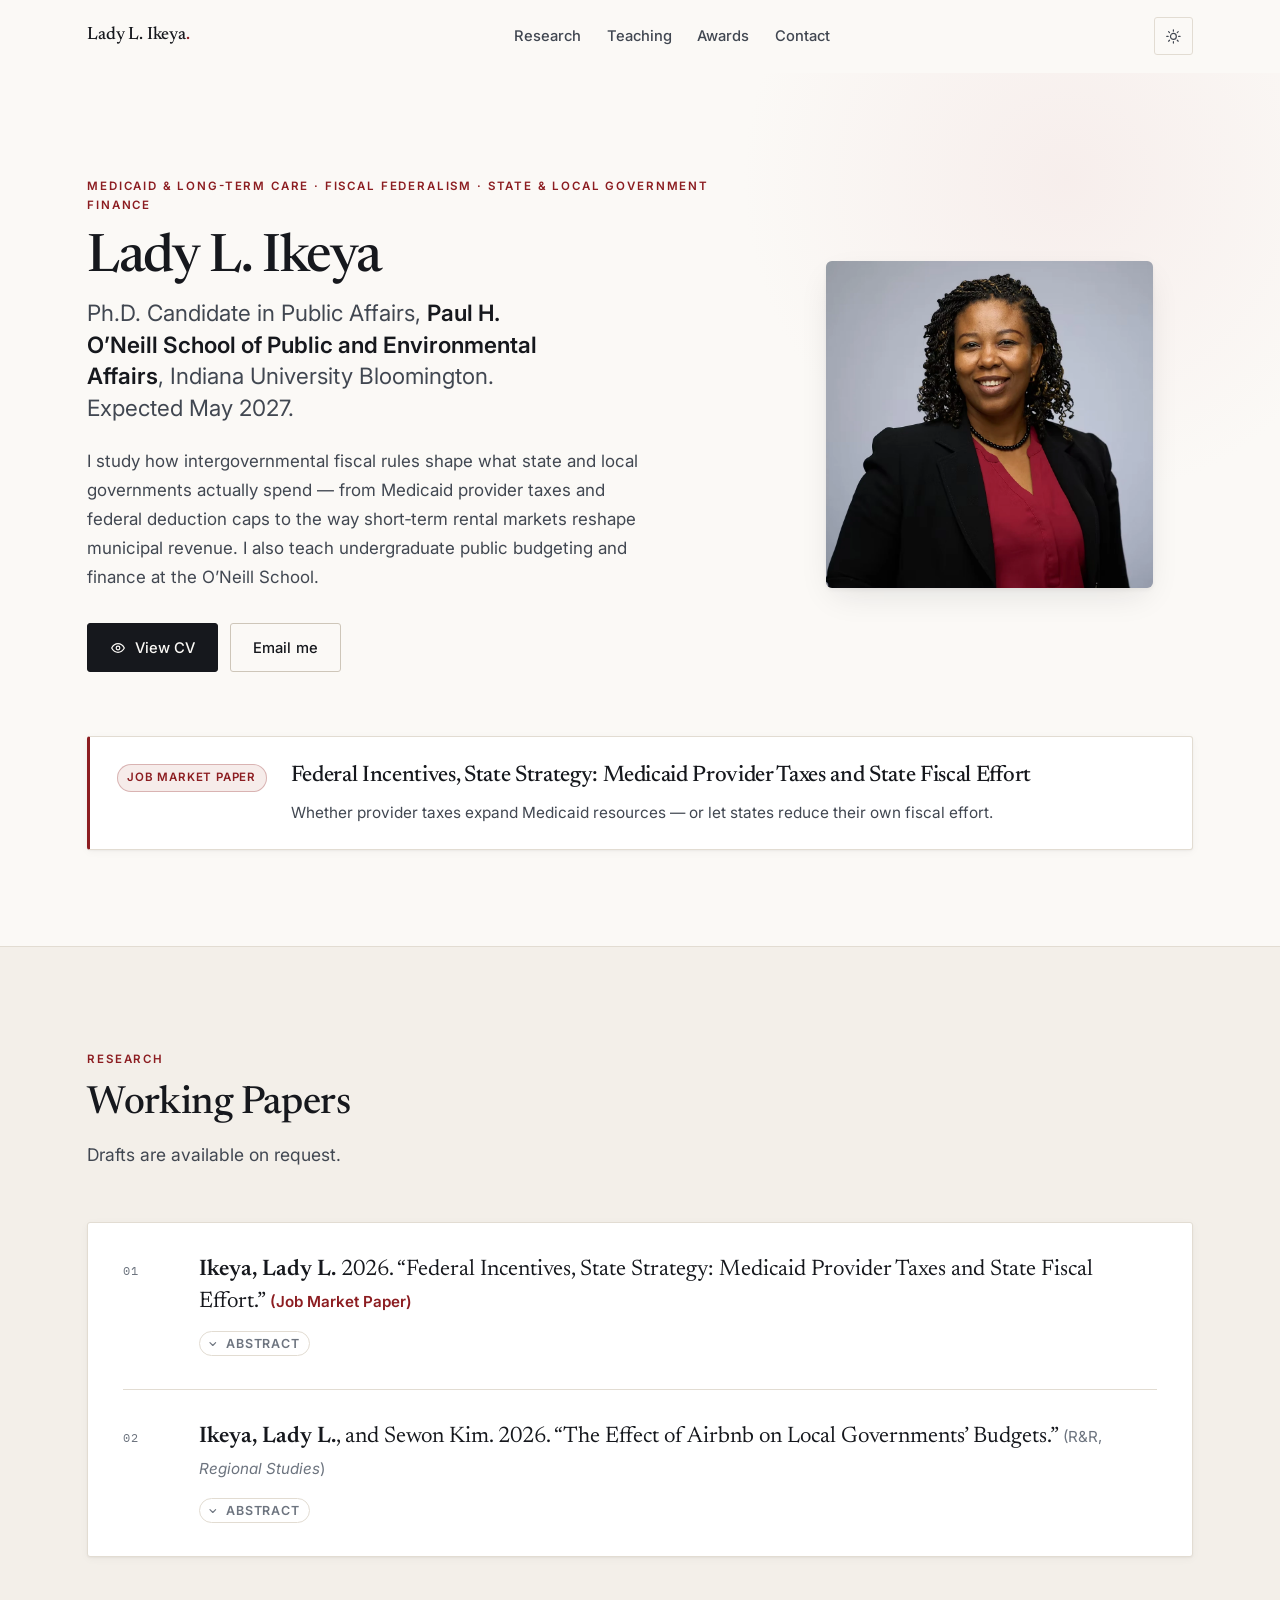
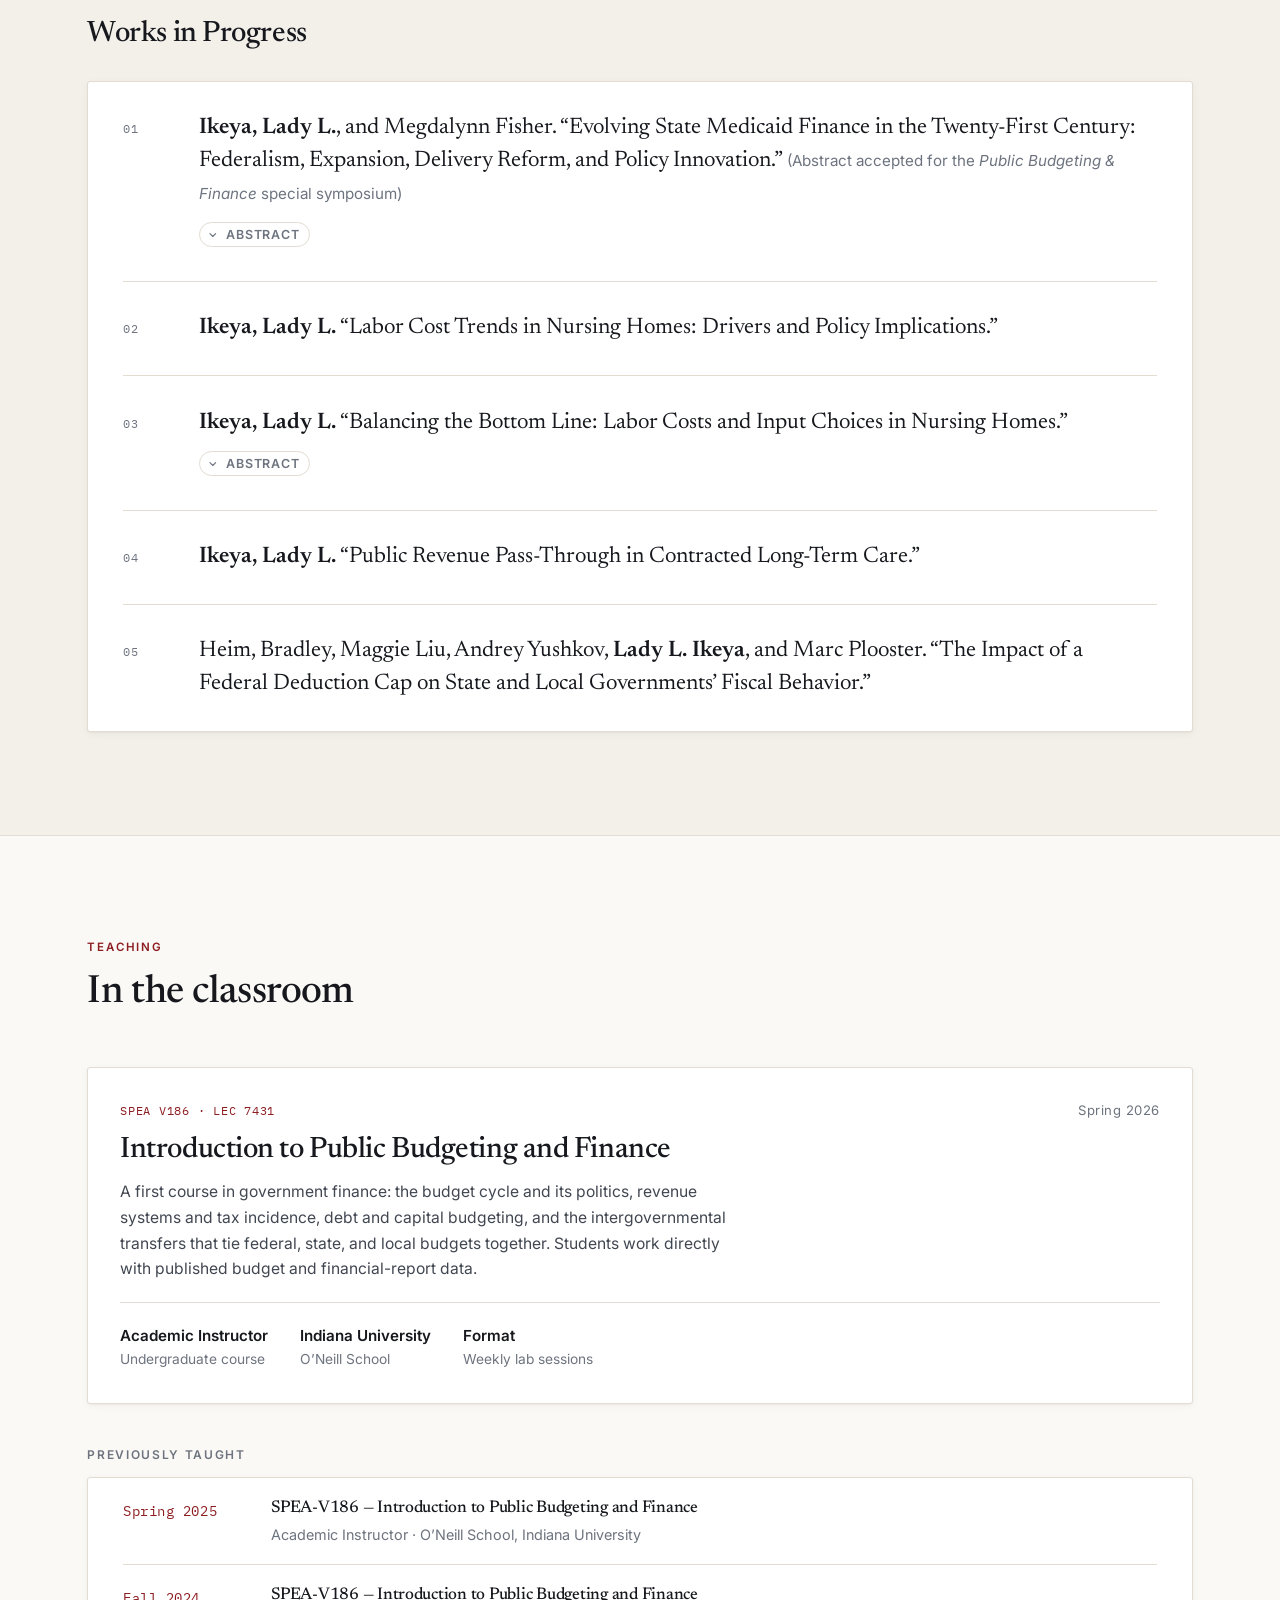
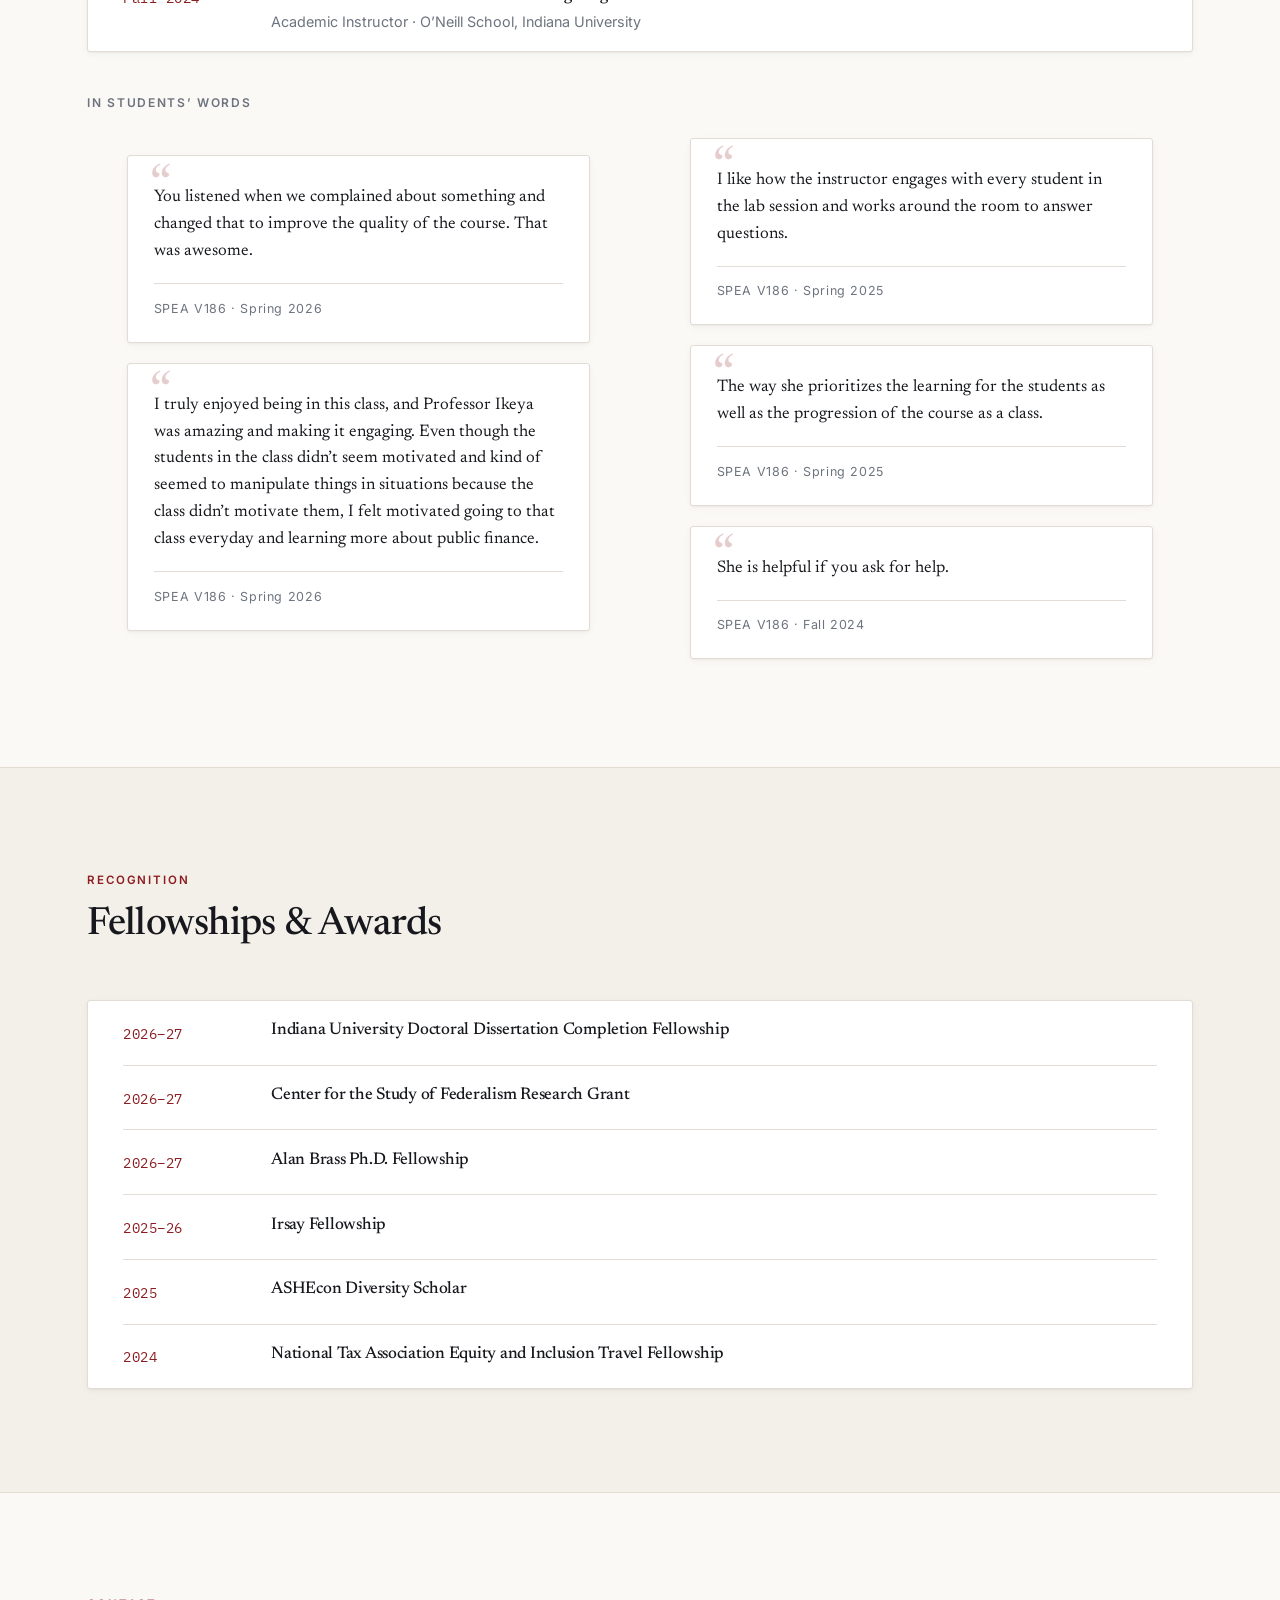
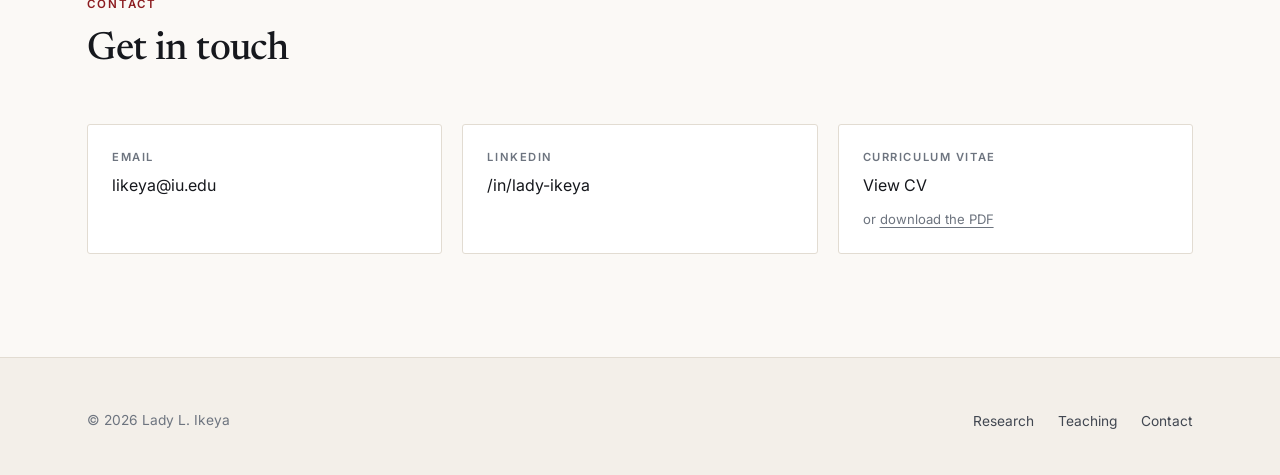
==== commit 80bc9939: "Add the nursing home input-choices abstract Placed on "Balancing the Bottom Line: Labor Costs and In" ====
--- a/index.html
+++ b/index.html
@@ -235,7 +235,42 @@
 
         <li class="paper reveal">
           <span class="paper-num" aria-hidden="true">03</span>
-          <p class="citation"><span class="me">Ikeya, Lady L.</span> &ldquo;Balancing the Bottom Line: Labor Costs and Input Choices in Nursing Homes.&rdquo;</p>
+          <div>
+            <p class="citation"><span class="me">Ikeya, Lady L.</span> &ldquo;Balancing the Bottom Line: Labor Costs and Input Choices in Nursing Homes.&rdquo;</p>
+
+            <button class="abstract-toggle" type="button" aria-expanded="false" aria-controls="abstract-bottomline">
+              <svg viewBox="0 0 24 24" fill="none" stroke="currentColor" stroke-width="2" stroke-linecap="round" stroke-linejoin="round" aria-hidden="true"><path d="m7 10 5 5 5-5"/></svg>
+              Abstract
+            </button>
+
+            <div class="abstract" id="abstract-bottomline" hidden>
+              <p>
+                Labor-cost shocks play a central role in shaping provider behavior in
+                labor-intensive health care settings such as nursing homes. However,
+                existing research largely focuses on whether costs affect staffing and
+                quality, leaving open the question of which margins providers adjust when
+                labor costs rise. Using facility-level administrative data from
+                2011&ndash;2017, I exploit variation in state minimum wage changes and
+                differential exposure to low-wage labor to identify the effects of
+                labor-cost shocks on staffing levels and staffing composition.
+              </p>
+              <p>
+                I find that minimum wage increases have little effect on total nursing hours
+                per resident day, indicating that facilities largely preserve the quantity of
+                care. Instead, adjustment occurs primarily through changes in staffing
+                composition: facilities reduce reliance on certified nursing assistants and,
+                in some cases, increase the share of licensed practical nurses, while changes
+                in registered nurse staffing are limited. These responses are heterogeneous
+                and concentrated among less exposed facilities, while highly exposed
+                facilities exhibit muted adjustment, consistent with binding financial
+                constraints. These findings suggest that in regulated care settings,
+                providers respond to labor-cost shocks by re-optimizing input mix rather
+                than reducing service quantity, highlighting the importance of
+                distinguishing between quantity and skill composition when evaluating
+                labor-market policies in health care.
+              </p>
+            </div>
+          </div>
         </li>
 
         <li class="paper reveal">
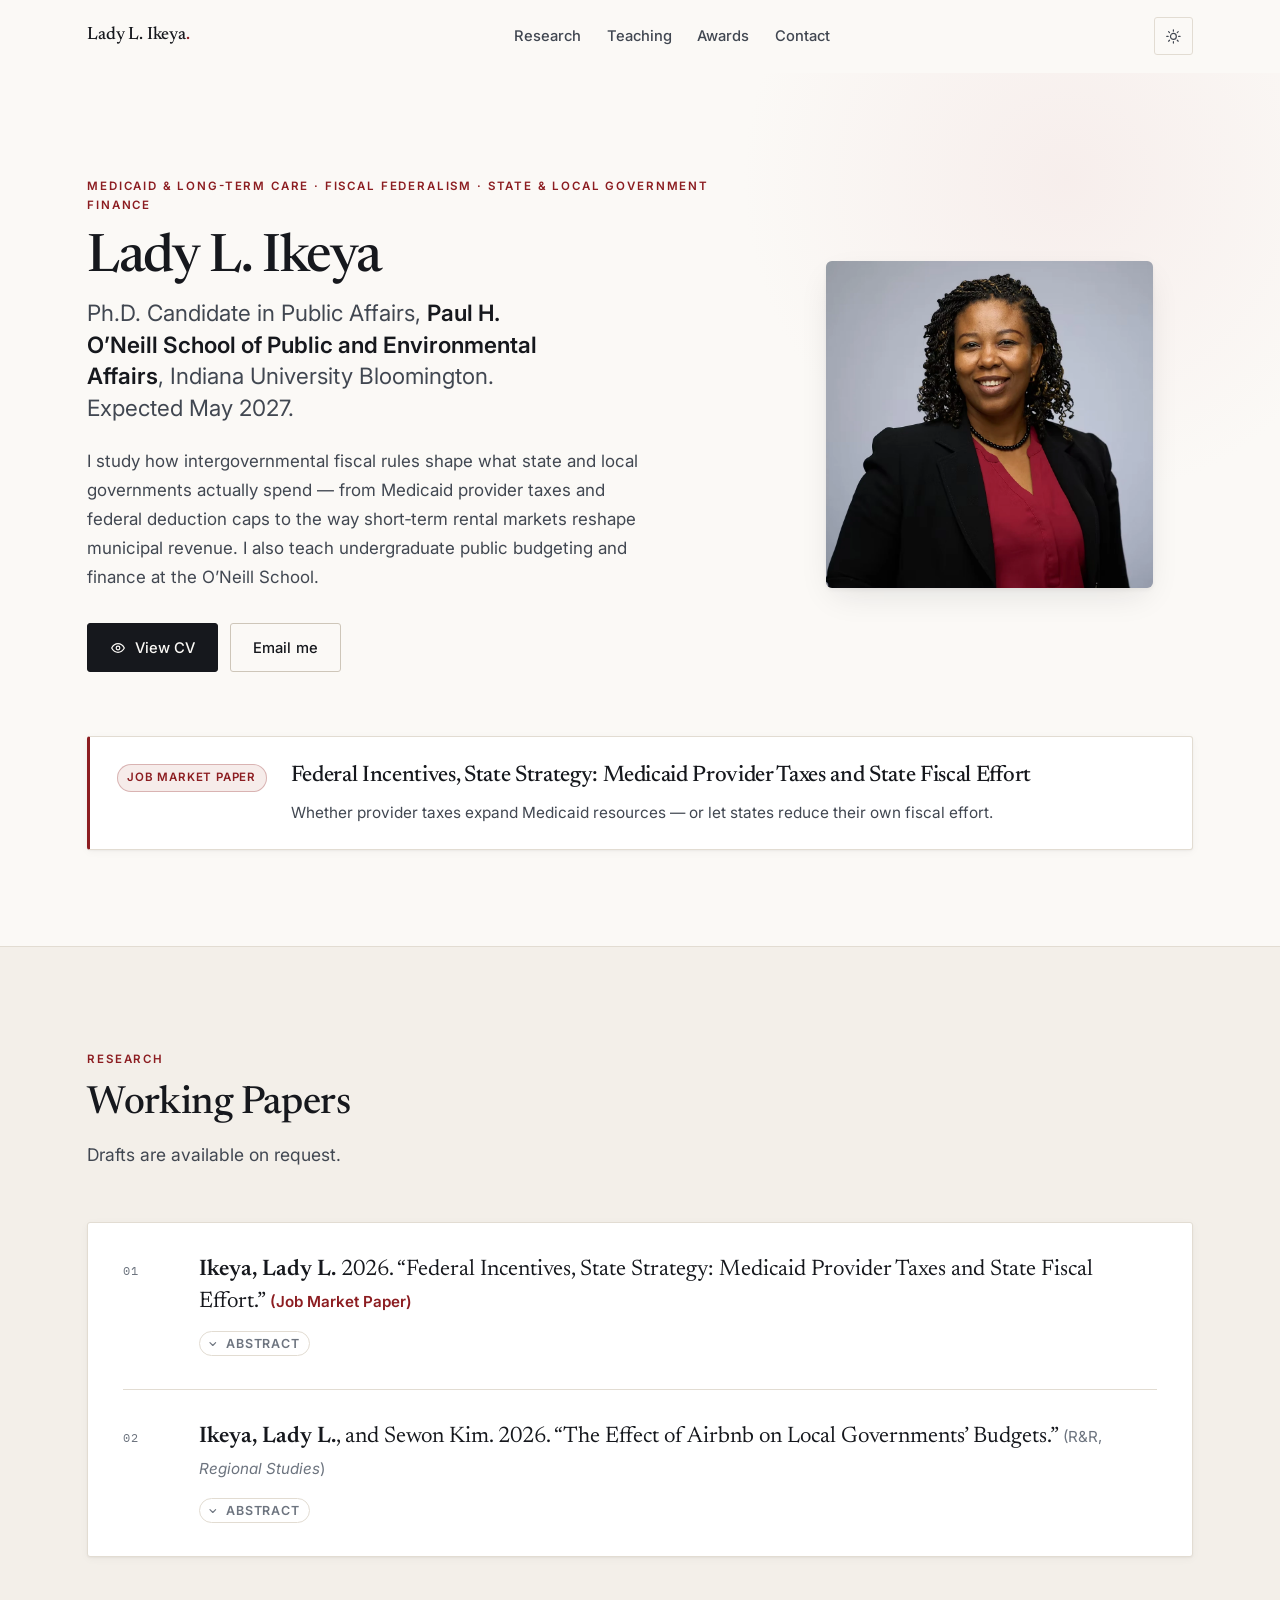
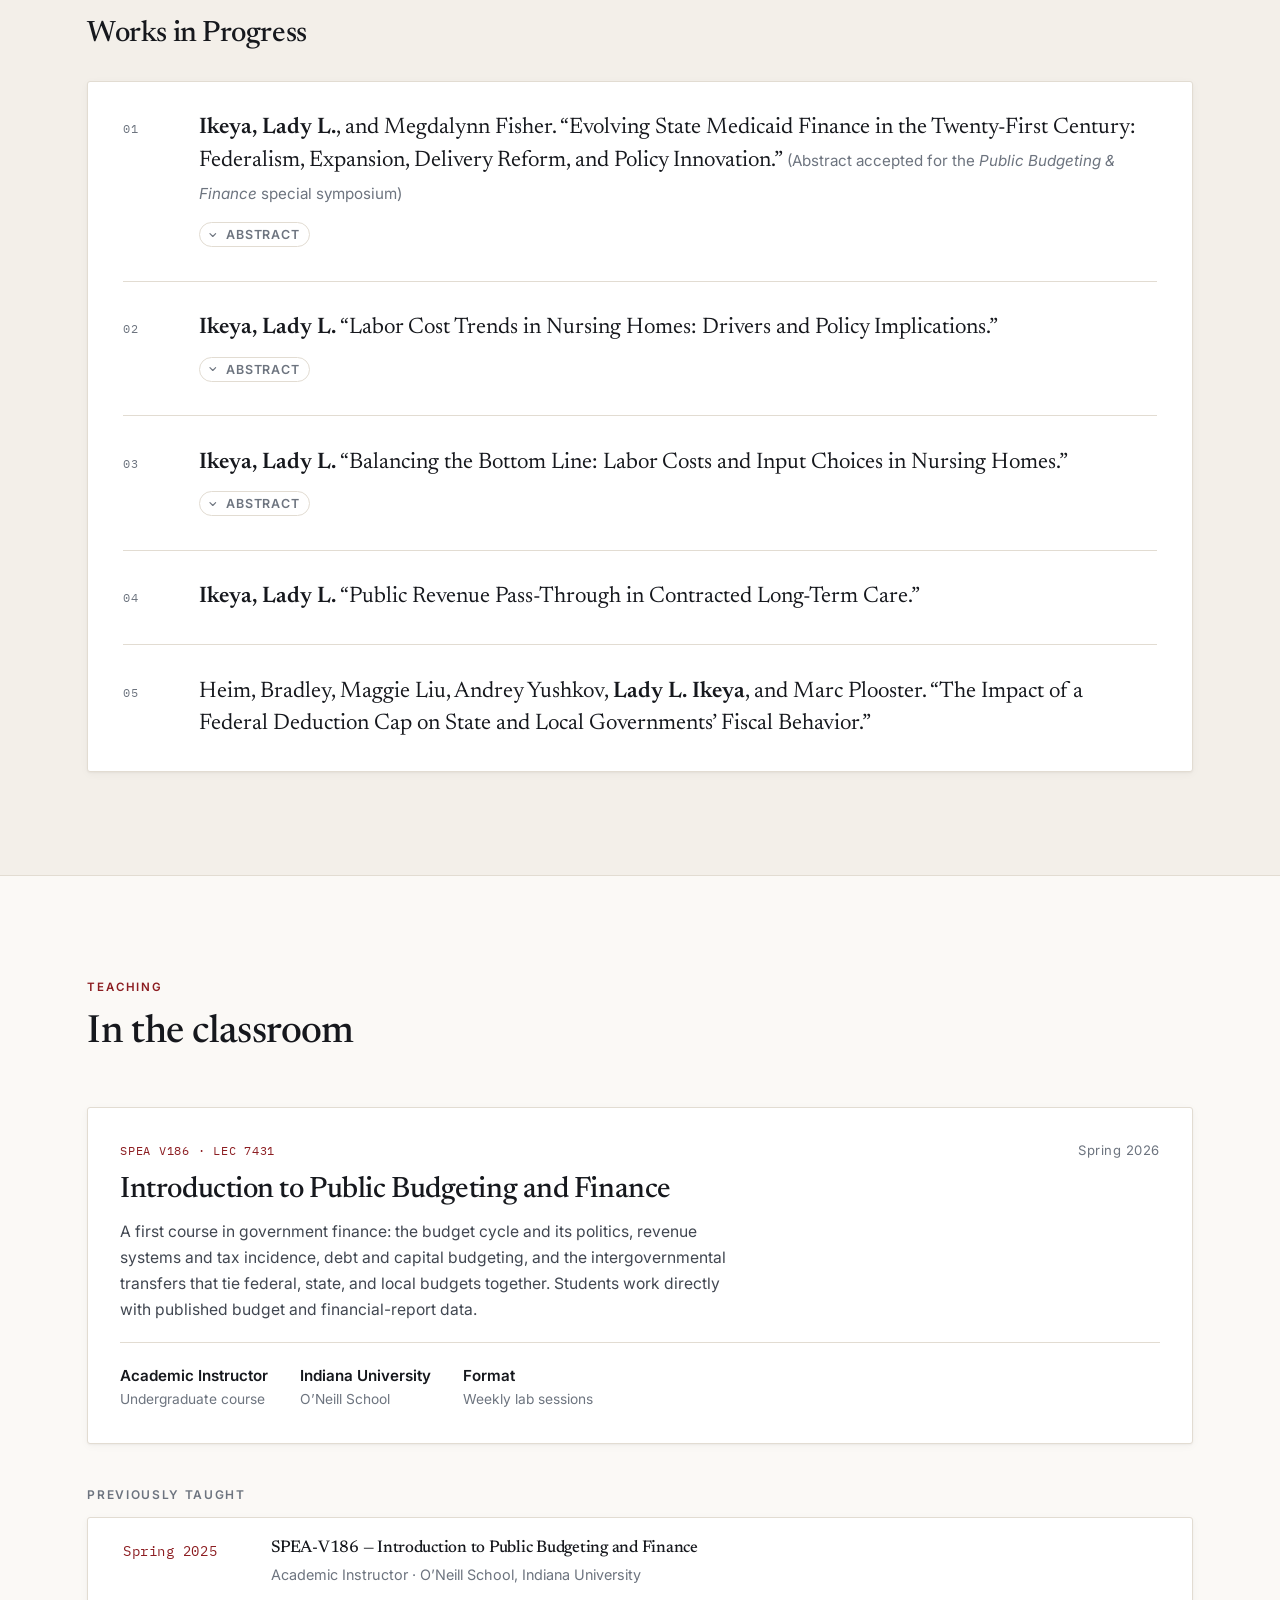
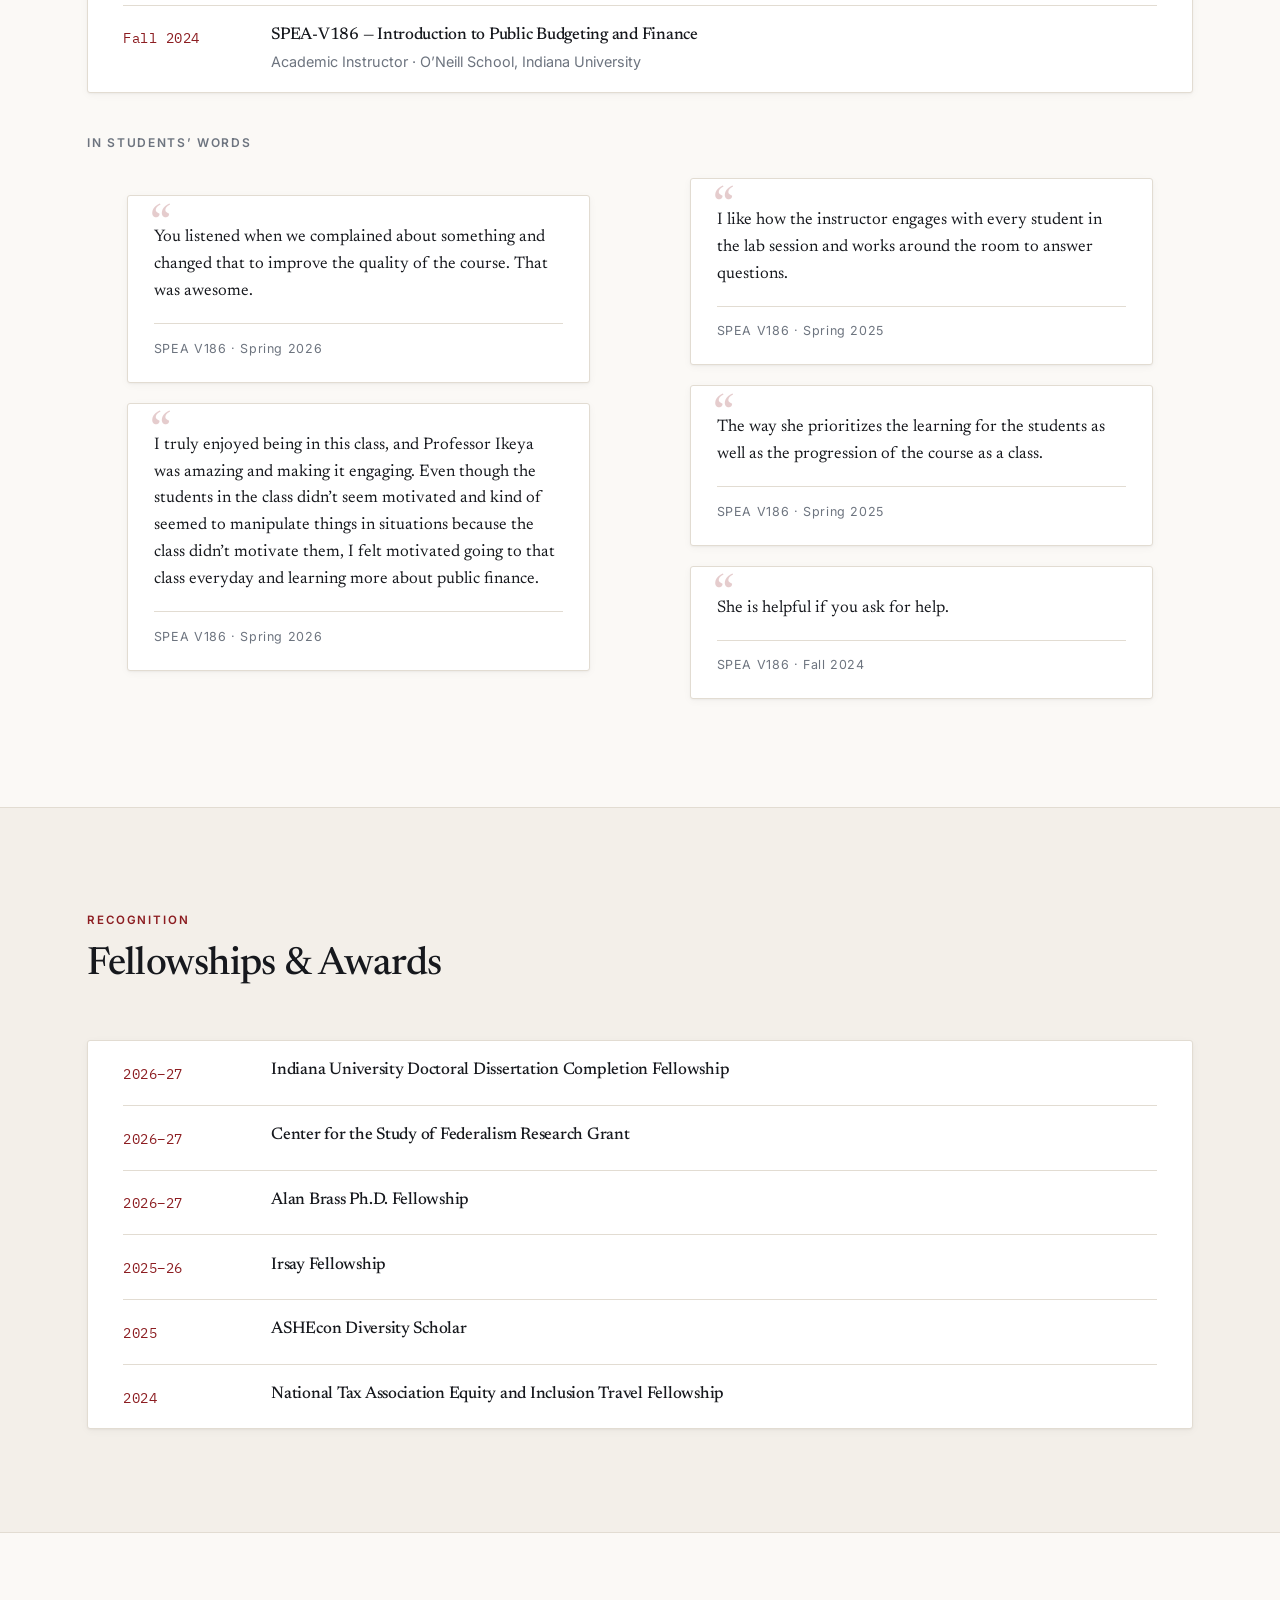
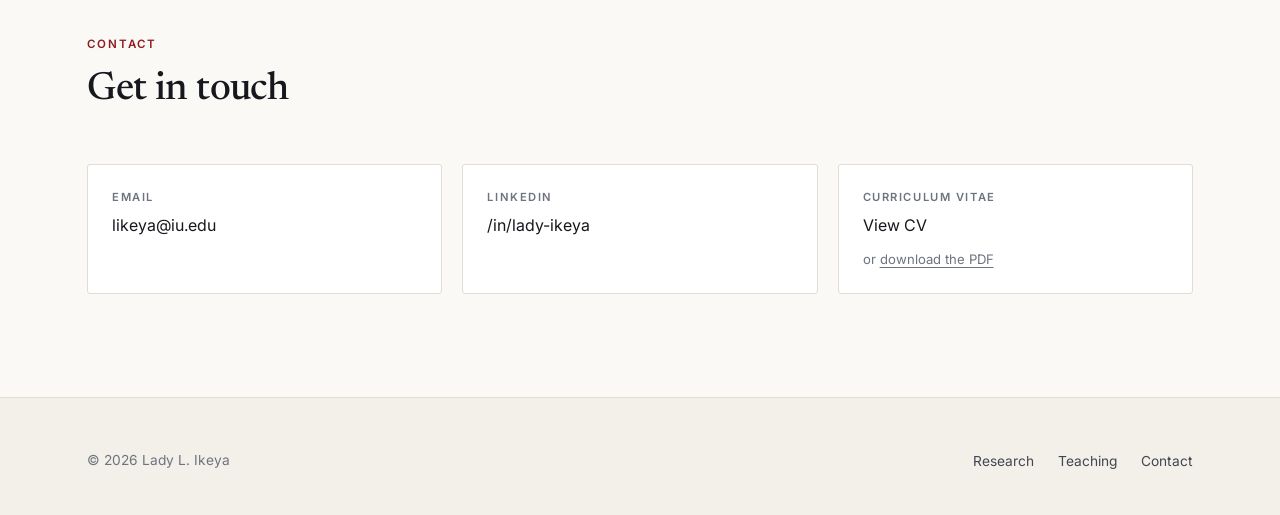
==== commit 6824cebe: "Add the Labor Cost Trends abstract Fifth abstract toggle, on the second work in progress. This also " ====
--- a/index.html
+++ b/index.html
@@ -230,7 +230,37 @@
 
         <li class="paper reveal">
           <span class="paper-num" aria-hidden="true">02</span>
-          <p class="citation"><span class="me">Ikeya, Lady L.</span> &ldquo;Labor Cost Trends in Nursing Homes: Drivers and Policy Implications.&rdquo;</p>
+          <div>
+            <p class="citation"><span class="me">Ikeya, Lady L.</span> &ldquo;Labor Cost Trends in Nursing Homes: Drivers and Policy Implications.&rdquo;</p>
+
+            <button class="abstract-toggle" type="button" aria-expanded="false" aria-controls="abstract-laborcost">
+              <svg viewBox="0 0 24 24" fill="none" stroke="currentColor" stroke-width="2" stroke-linecap="round" stroke-linejoin="round" aria-hidden="true"><path d="m7 10 5 5 5-5"/></svg>
+              Abstract
+            </button>
+
+            <div class="abstract" id="abstract-laborcost" hidden>
+              <p>
+                Public programs often finance essential services through private and
+                nonprofit providers, but the financial condition of these providers depends
+                heavily on public payment policy. This paper studies that relationship using
+                U.S.&nbsp;nursing homes as a case of publicly financed service delivery in a
+                labor-intensive sector. Nursing home care has limited scope for labor-saving
+                productivity growth, making providers vulnerable to Baumol-type cost pressure
+                as wages and operating costs rise with the broader economy. Because Medicaid
+                is the dominant payer for long-stay nursing home care, state payment policy
+                is central to provider revenues, margins, and service capacity. Using
+                facility-level Medicare cost report data from 2011 to 2024 linked to state
+                Medicaid financing, regulatory, and economic measures, I document trends in
+                nursing home revenues, costs, margins, occupancy, bed supply, payer mix, and
+                ownership structure. I then examine whether provider financial conditions
+                differ across state public payment environments, with particular attention to
+                Medicaid reimbursement generosity, Medicaid dependence, staffing regulation,
+                minimum wage policy, and certificate-of-need regulation. The findings provide
+                evidence on whether public payment systems supply sufficient resources to
+                sustain provider capacity in a sector that serves a large Medicaid population.
+              </p>
+            </div>
+          </div>
         </li>
 
         <li class="paper reveal">
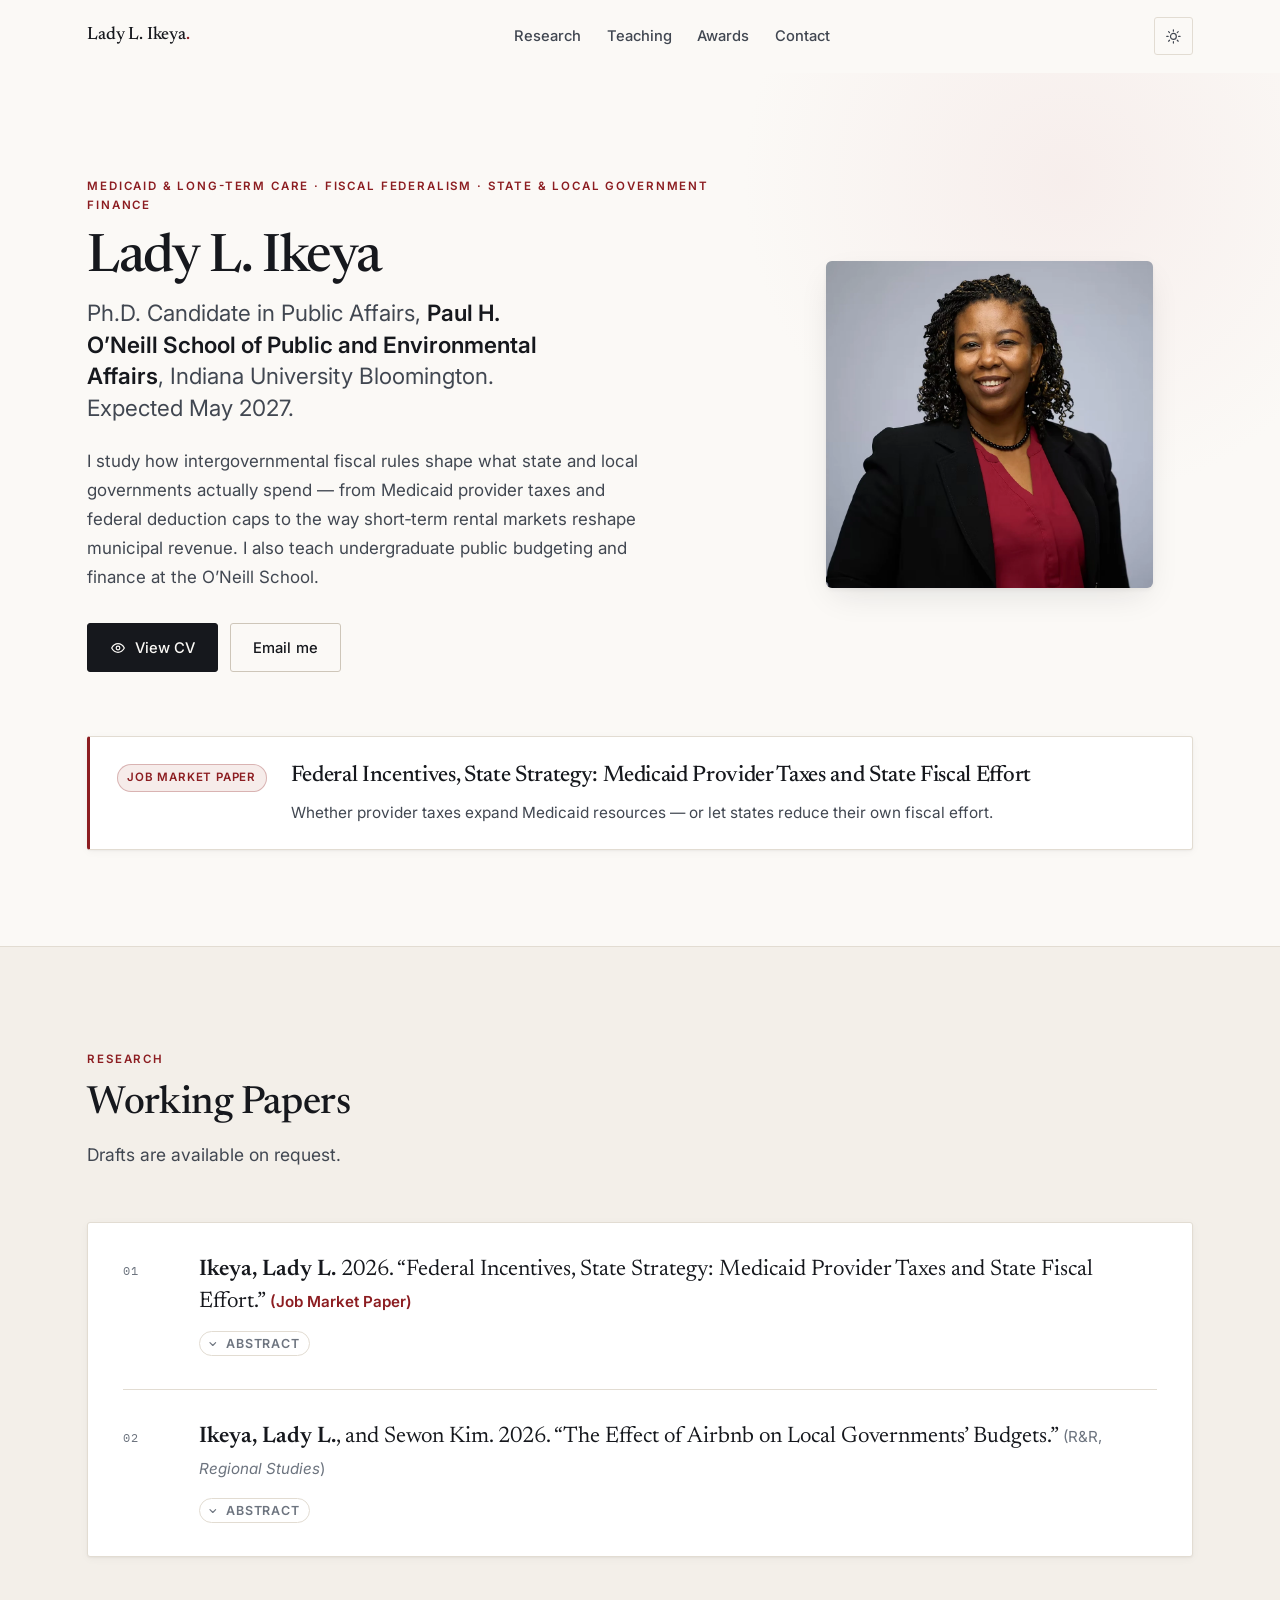
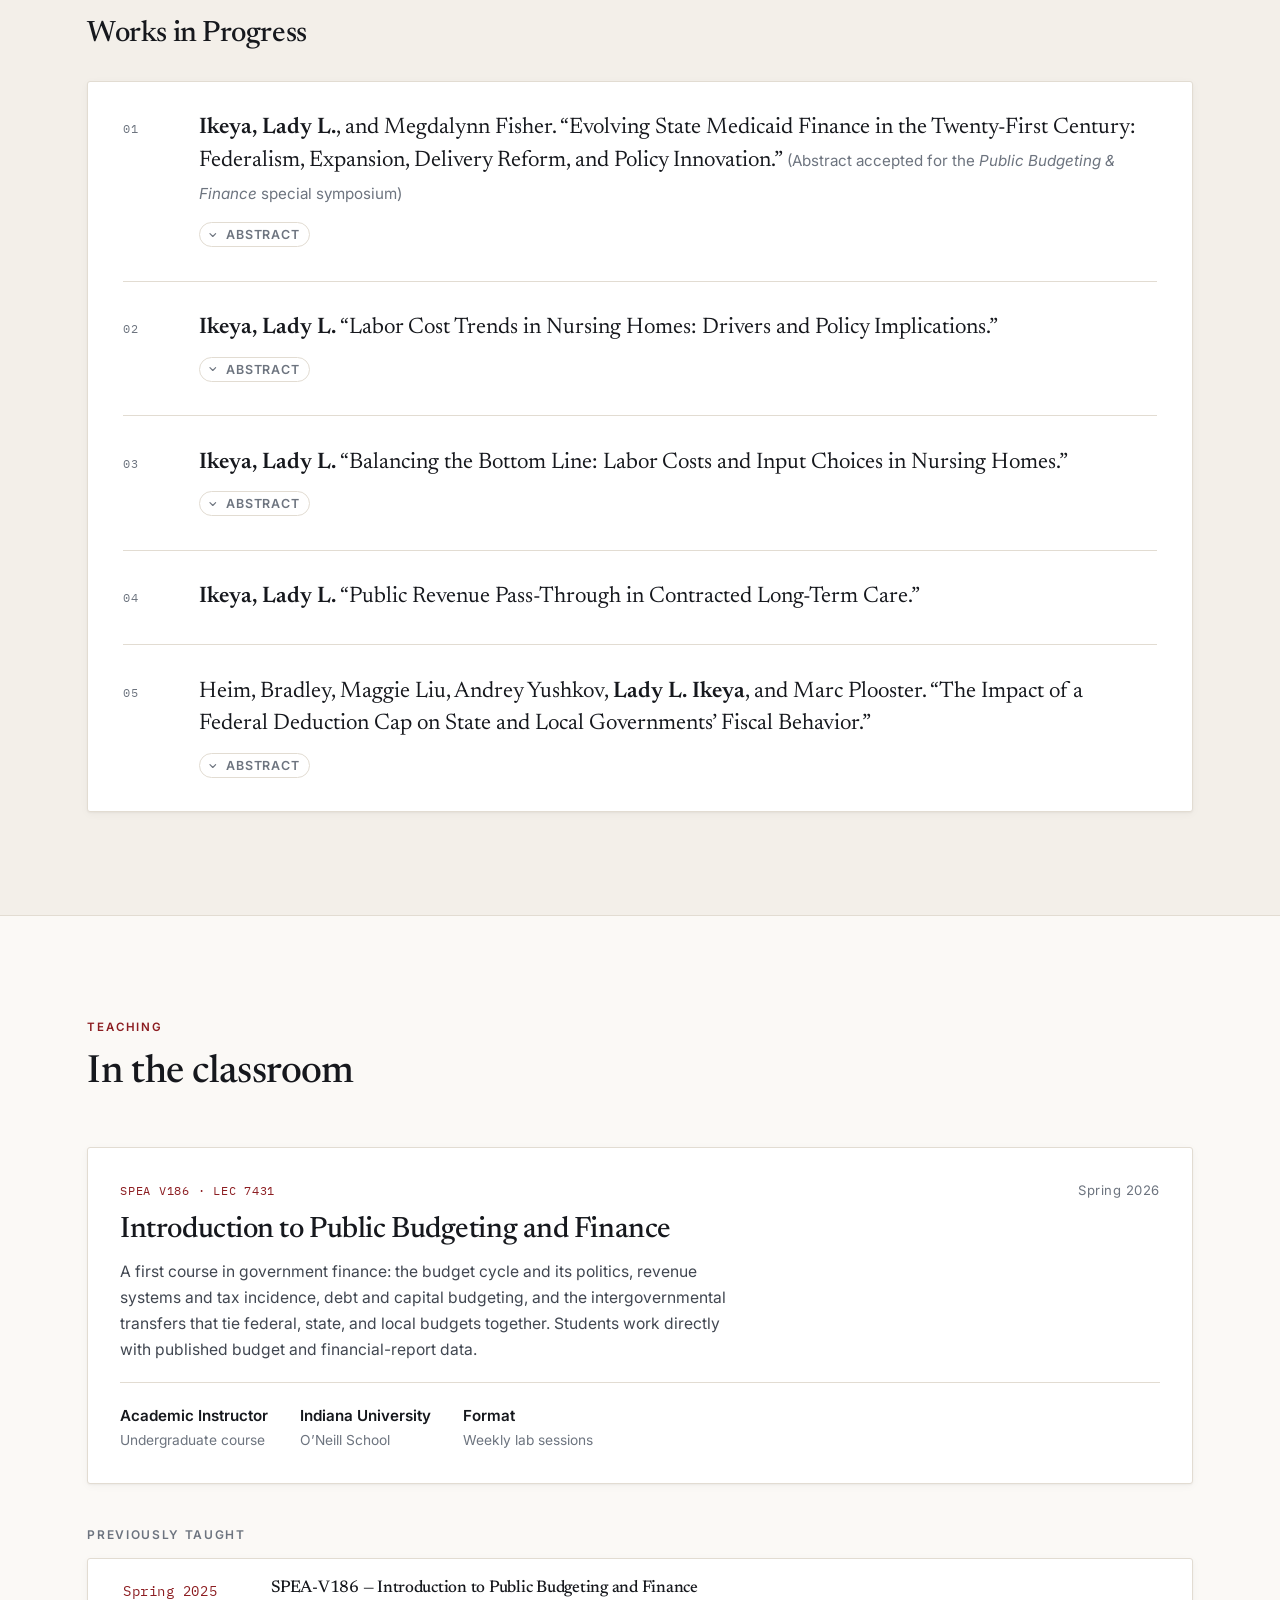
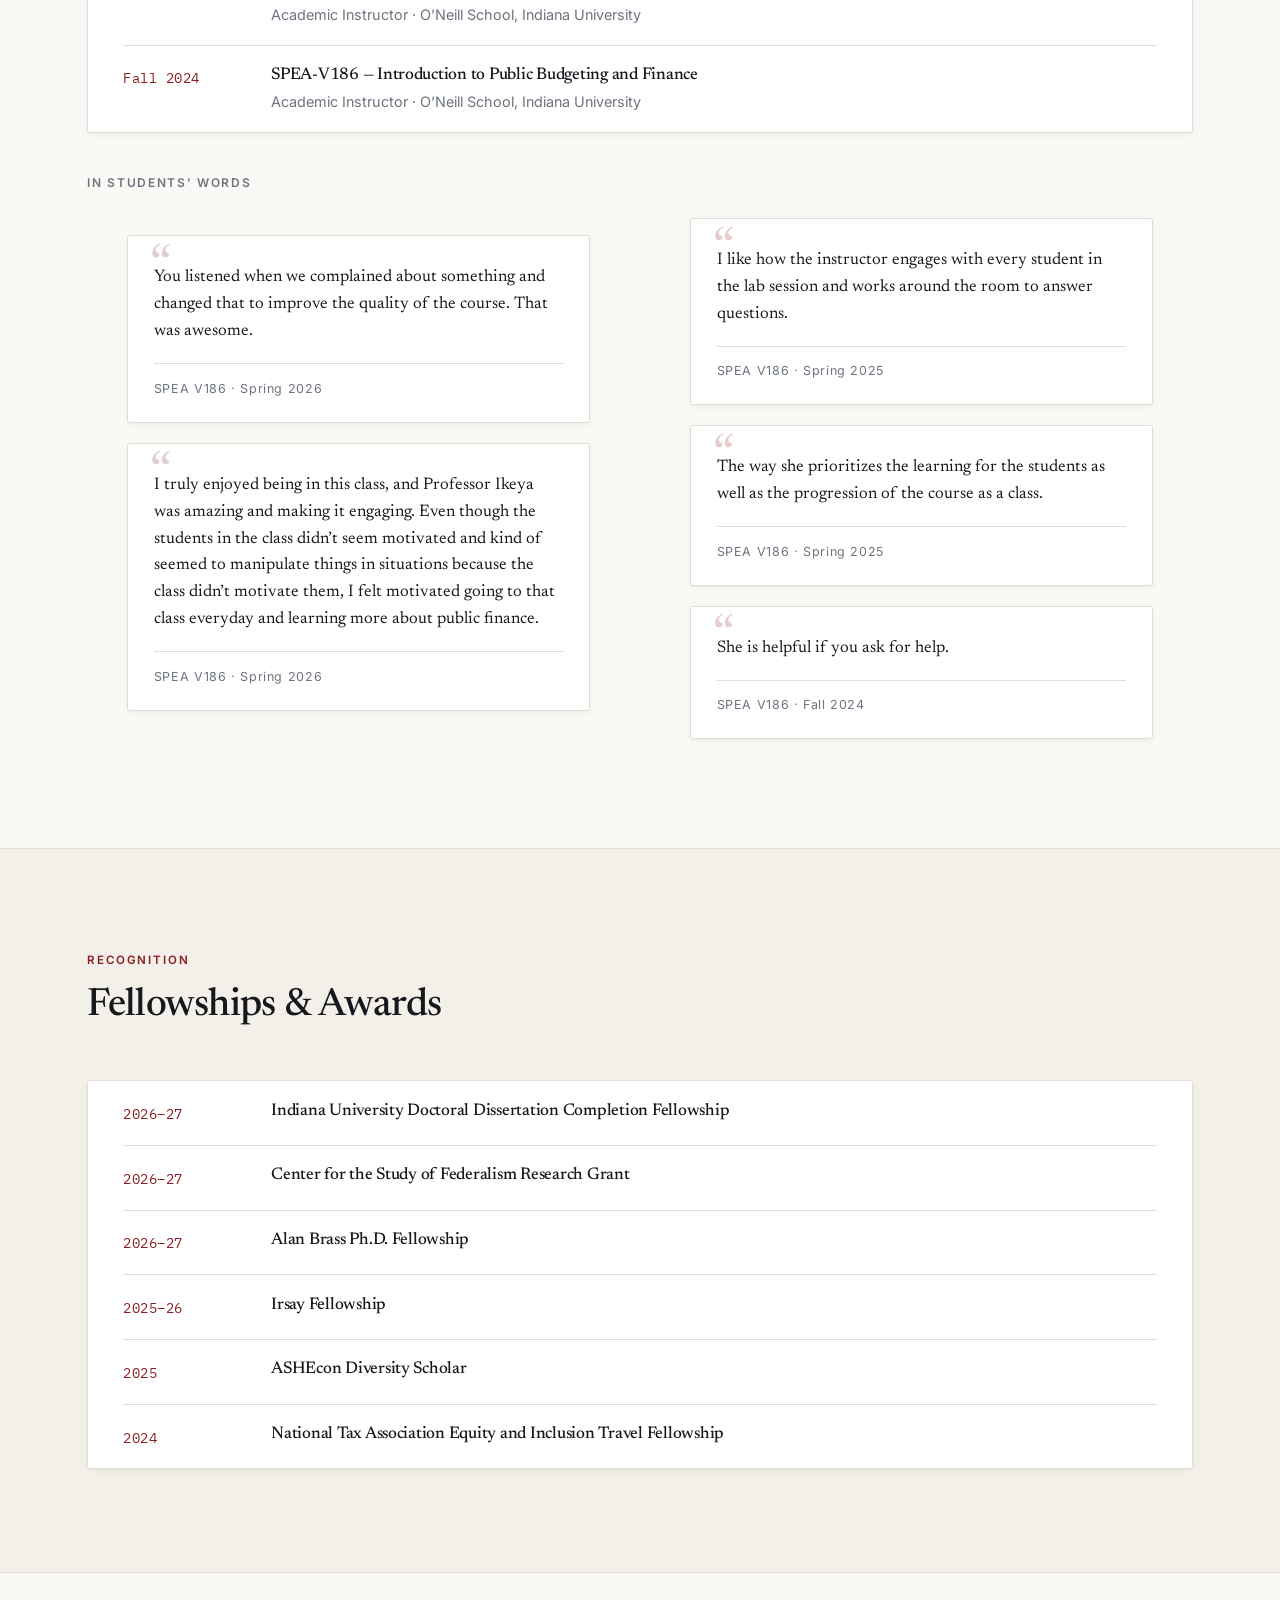
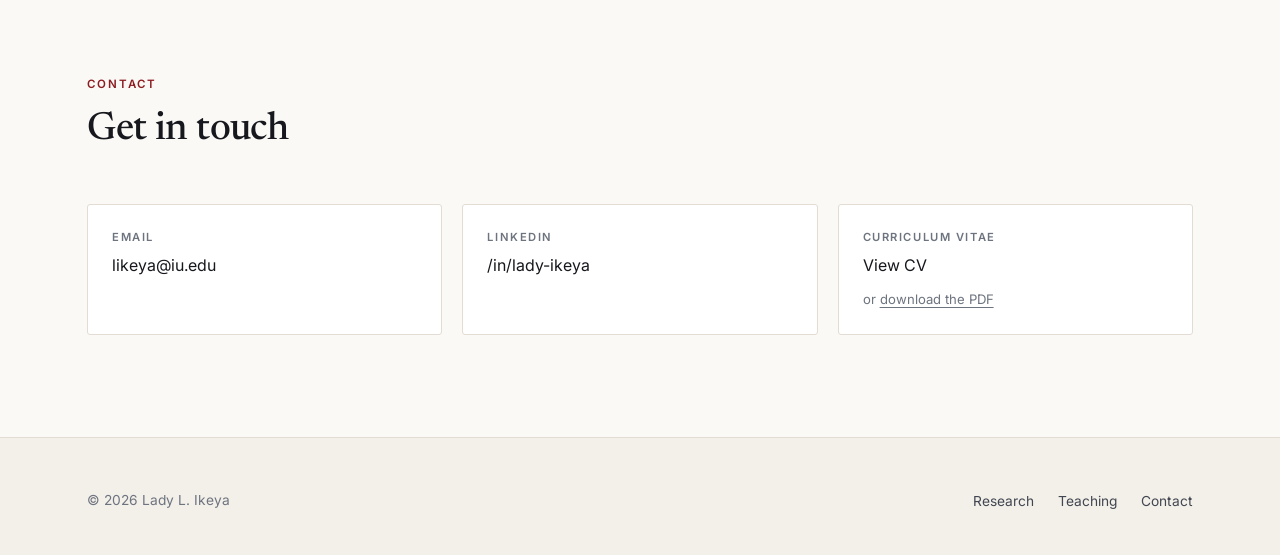
==== commit bd7fe2fd: "Add the SALT deduction cap abstract Sixth abstract toggle, on the last work in progress. Every paper" ====
--- a/index.html
+++ b/index.html
@@ -310,7 +310,33 @@
 
         <li class="paper reveal">
           <span class="paper-num" aria-hidden="true">05</span>
-          <p class="citation">Heim, Bradley, Maggie Liu, Andrey Yushkov, <span class="me">Lady L. Ikeya</span>, and Marc Plooster. &ldquo;The Impact of a Federal Deduction Cap on State and Local Governments&rsquo; Fiscal Behavior.&rdquo;</p>
+          <div>
+            <p class="citation">Heim, Bradley, Maggie Liu, Andrey Yushkov, <span class="me">Lady L. Ikeya</span>, and Marc Plooster. &ldquo;The Impact of a Federal Deduction Cap on State and Local Governments&rsquo; Fiscal Behavior.&rdquo;</p>
+
+            <button class="abstract-toggle" type="button" aria-expanded="false" aria-controls="abstract-saltcap">
+              <svg viewBox="0 0 24 24" fill="none" stroke="currentColor" stroke-width="2" stroke-linecap="round" stroke-linejoin="round" aria-hidden="true"><path d="m7 10 5 5 5-5"/></svg>
+              Abstract
+            </button>
+
+            <div class="abstract" id="abstract-saltcap" hidden>
+              <p>
+                The Tax Cuts and Jobs Act of 2017 significantly limited the federal
+                deductibility of state and local taxes (SALT), both by placing a cap on the
+                amount of SALT that could be deducted and by increasing the standard
+                deduction. This study examines the effects of these changes on local and
+                state government fiscal behavior. Using data from the IRS population files
+                of individual income tax returns spanning 2014&ndash;2022, we calculate county
+                and state-level after-tax cost of paying SALT before and after the
+                implementation of TCJA. This data is then matched to data on state and local
+                revenue and expenditures from the State and Local Finance data collected by
+                the U.S.&nbsp;Census Bureau, as well as data on state sales and income tax
+                rates collected by the Tax Foundation. Following the previous literature, we
+                estimate the impacts of changes in the after-tax cost of SALT on tax revenue,
+                tax parameters, and state and local expenditures using two-way fixed effects
+                models in which we instrument for the endogeneity of the after-tax cost.
+              </p>
+            </div>
+          </div>
         </li>
       </ol>
     </div>
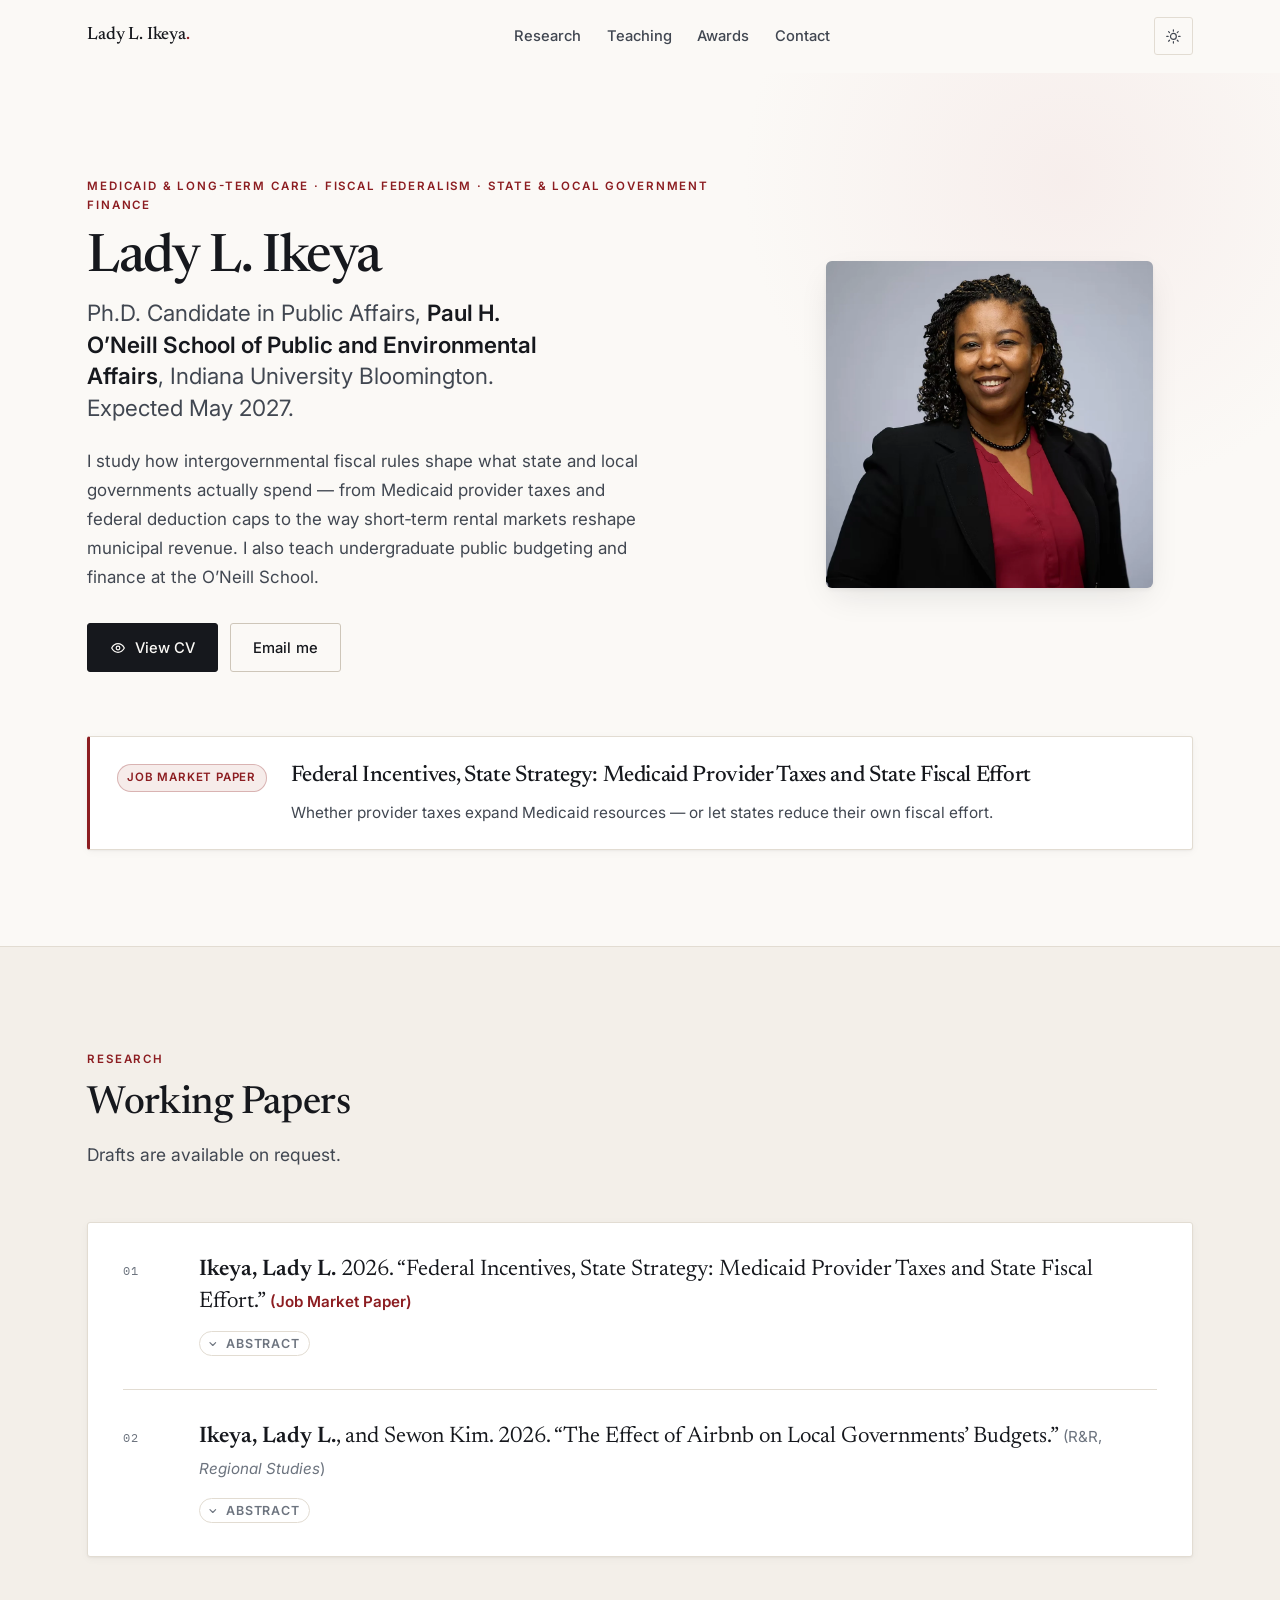
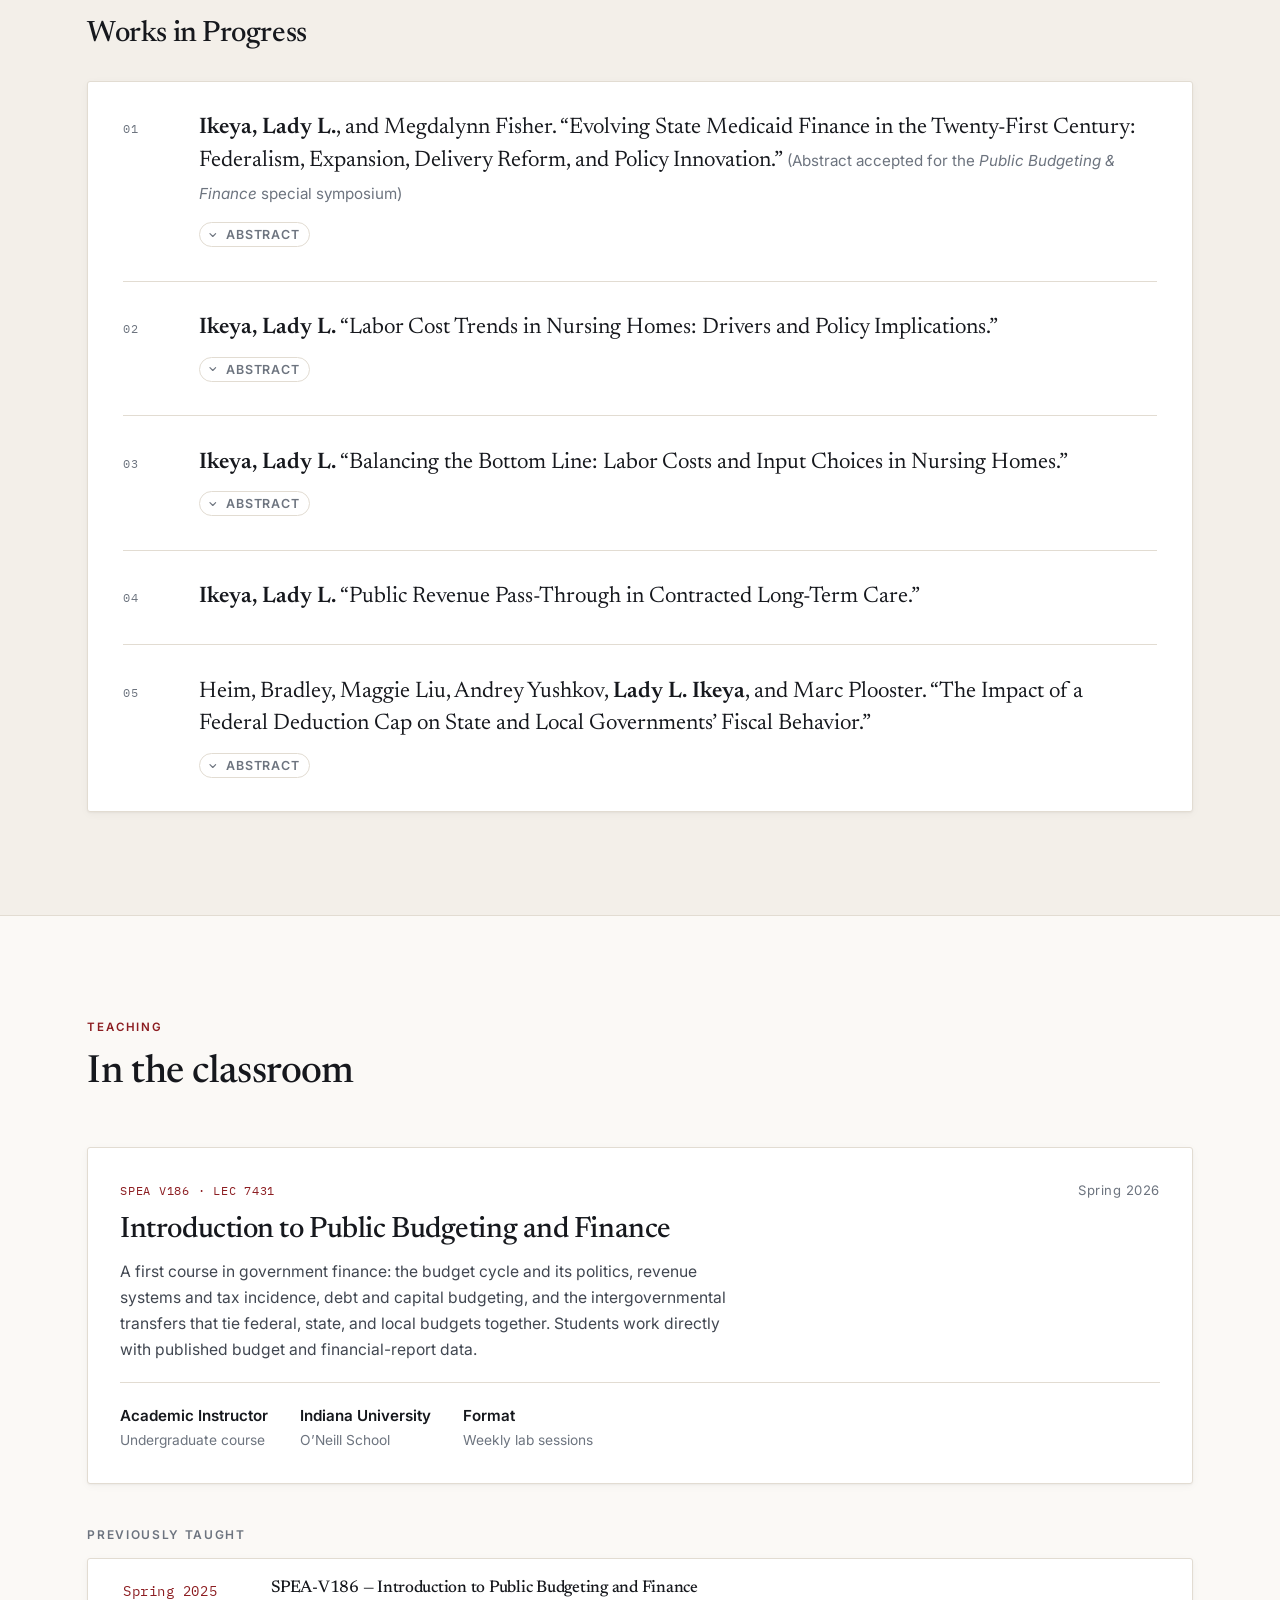
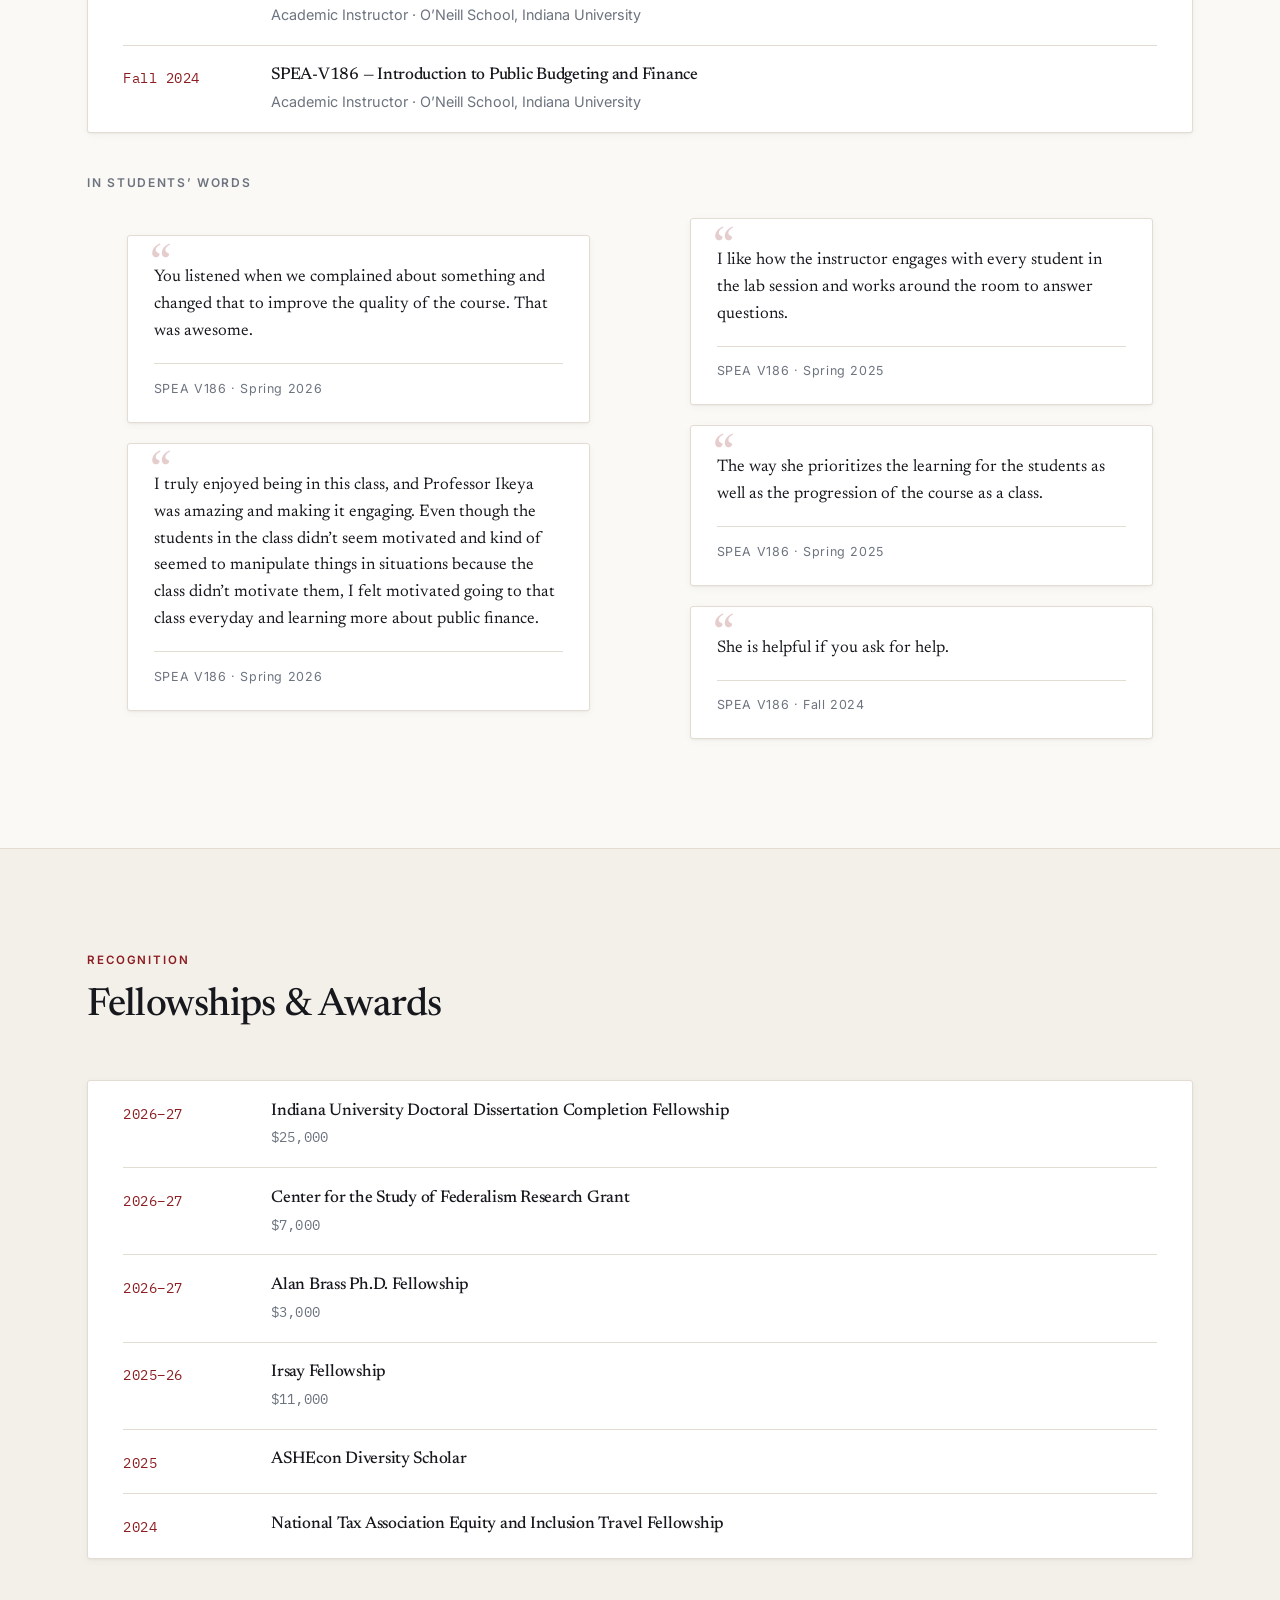
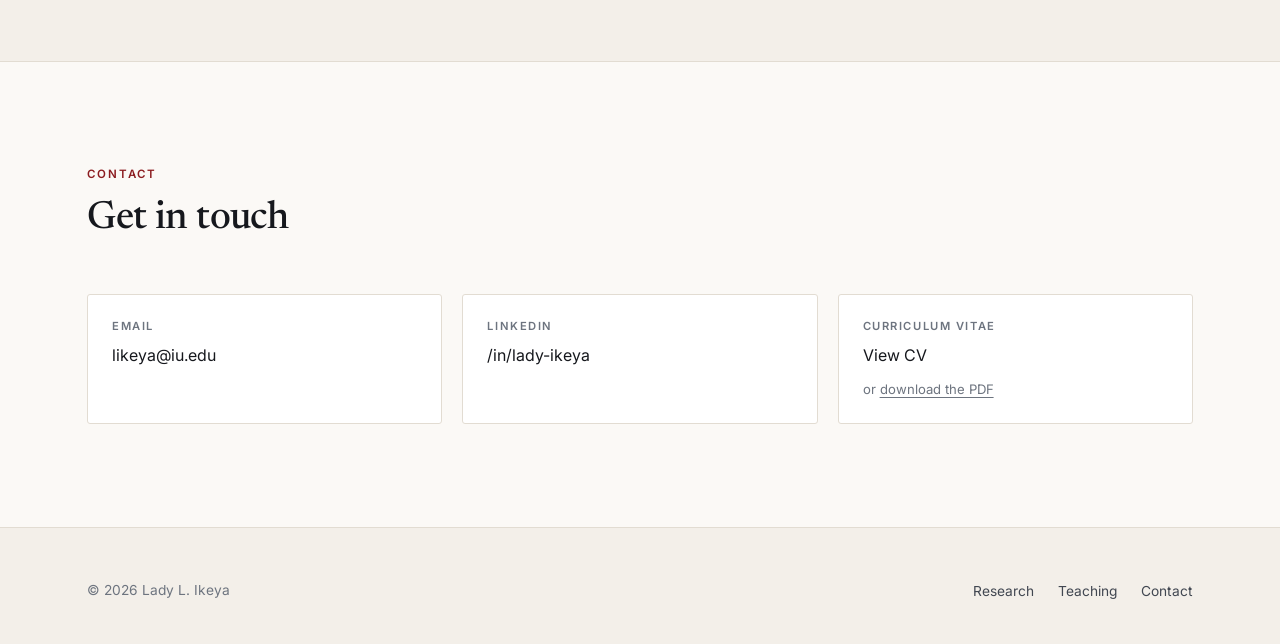
==== commit 0d7df48b: "Show funding amounts on the fellowships and awards The four funded entries now carry their amounts: " ====
--- a/index.html
+++ b/index.html
@@ -450,6 +450,7 @@
           <span class="award-year">2026&ndash;27</span>
           <div>
             <h4 class="award-name">Indiana University Doctoral Dissertation Completion Fellowship</h4>
+            <p class="award-amount">$25,000</p>
           </div>
         </li>
 
@@ -457,6 +458,7 @@
           <span class="award-year">2026&ndash;27</span>
           <div>
             <h4 class="award-name">Center for the Study of Federalism Research Grant</h4>
+            <p class="award-amount">$7,000</p>
           </div>
         </li>
 
@@ -464,6 +466,7 @@
           <span class="award-year">2026&ndash;27</span>
           <div>
             <h4 class="award-name">Alan Brass Ph.D. Fellowship</h4>
+            <p class="award-amount">$3,000</p>
           </div>
         </li>
 
@@ -471,6 +474,7 @@
           <span class="award-year">2025&ndash;26</span>
           <div>
             <h4 class="award-name">Irsay Fellowship</h4>
+            <p class="award-amount">$11,000</p>
           </div>
         </li>
 
--- a/assets/css/main.css
+++ b/assets/css/main.css
@@ -735,6 +735,15 @@
   max-width: 62ch;
 }
 
+.award-amount {
+  margin: 0.15rem 0 0;
+  font-family: var(--font-mono);
+  font-size: 0.85rem;
+  font-variant-numeric: tabular-nums;
+  letter-spacing: 0.01em;
+  color: var(--ink-muted);
+}
+
 /* ---------- 11. Contact ---------- */
 
 .contact-grid {
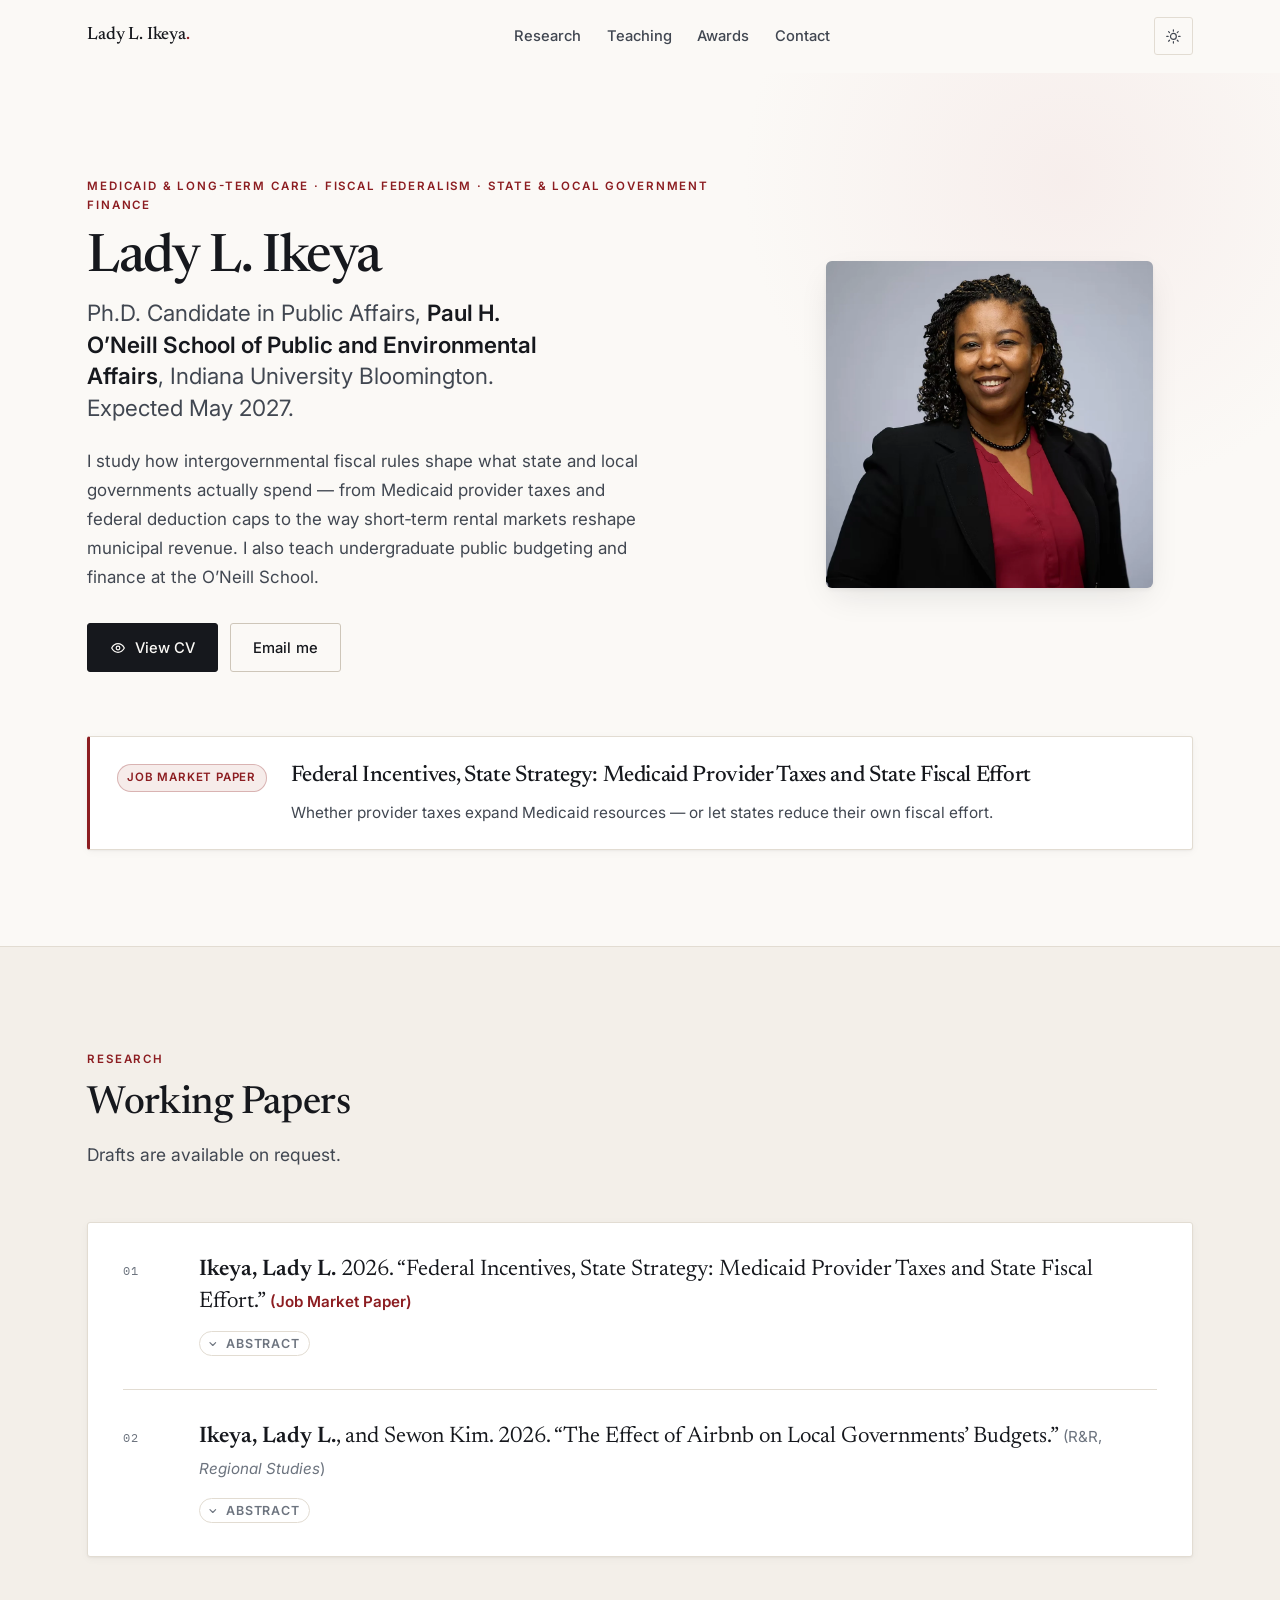
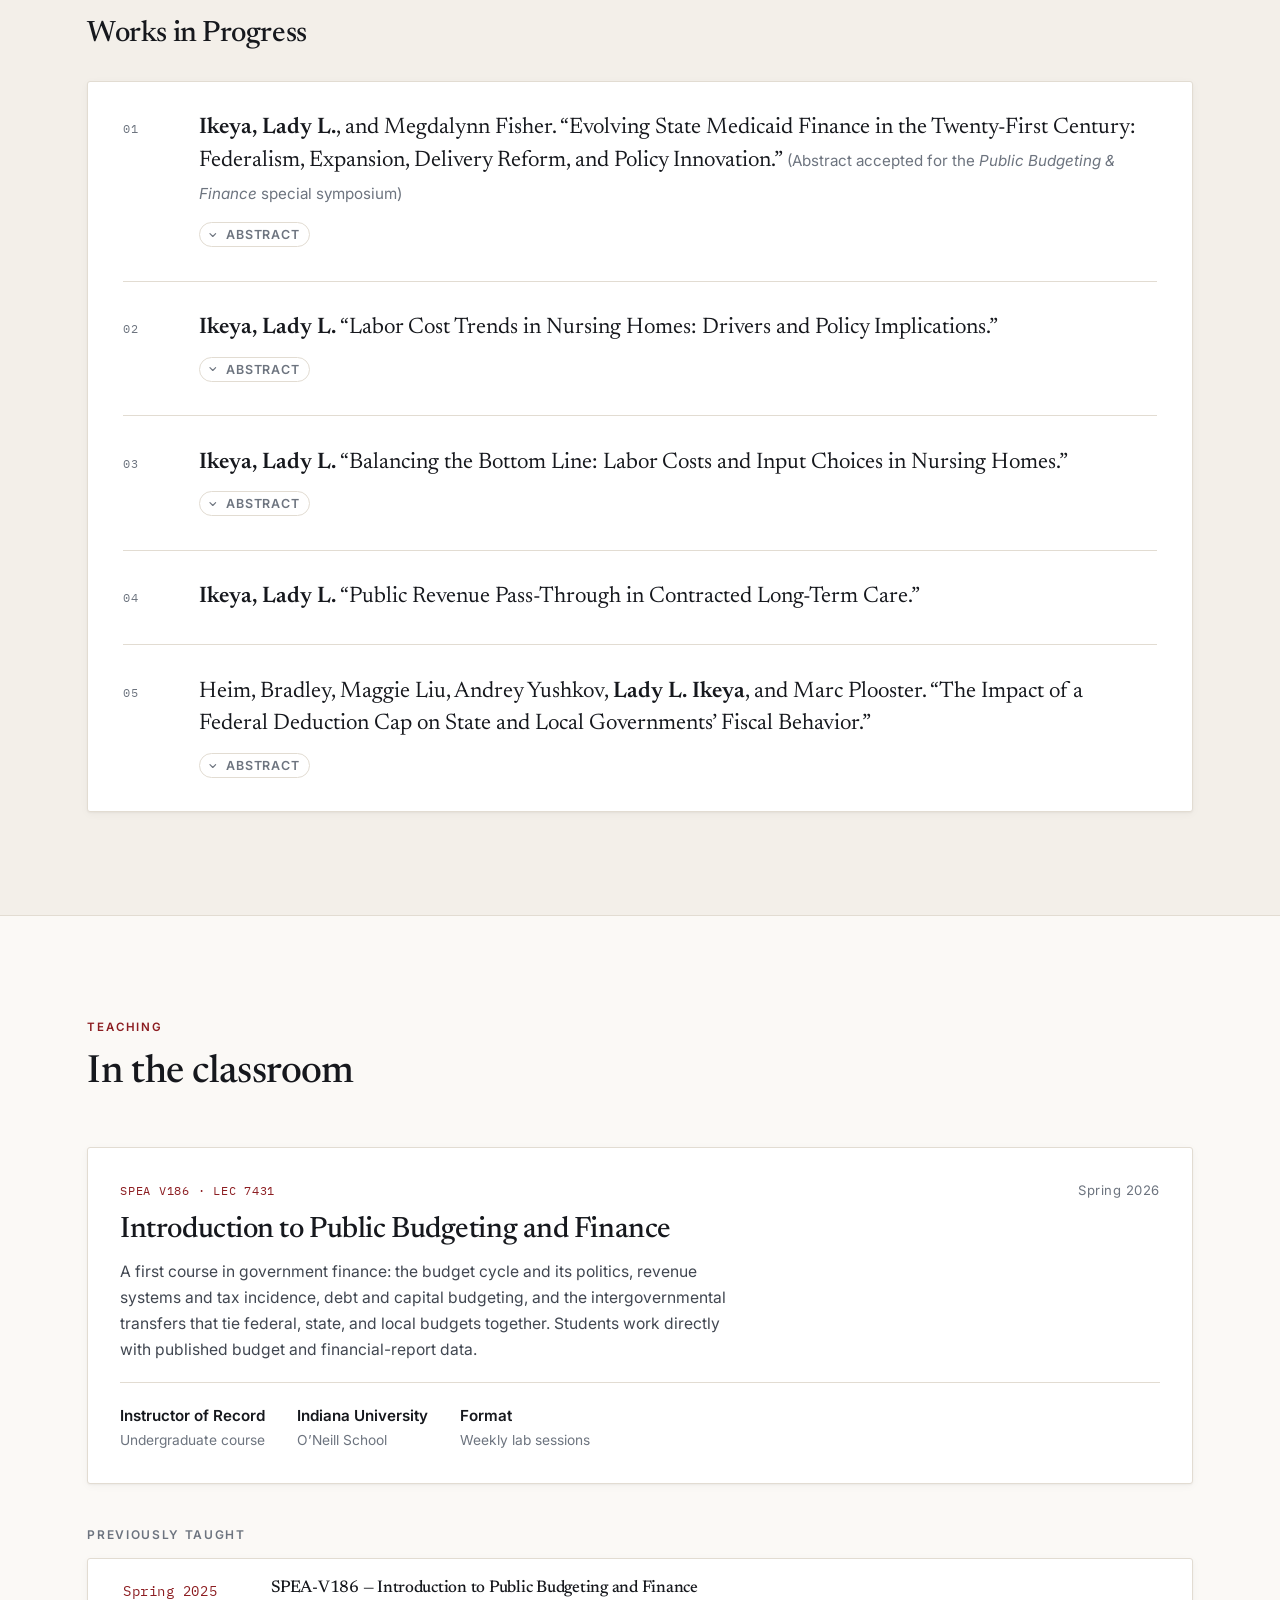
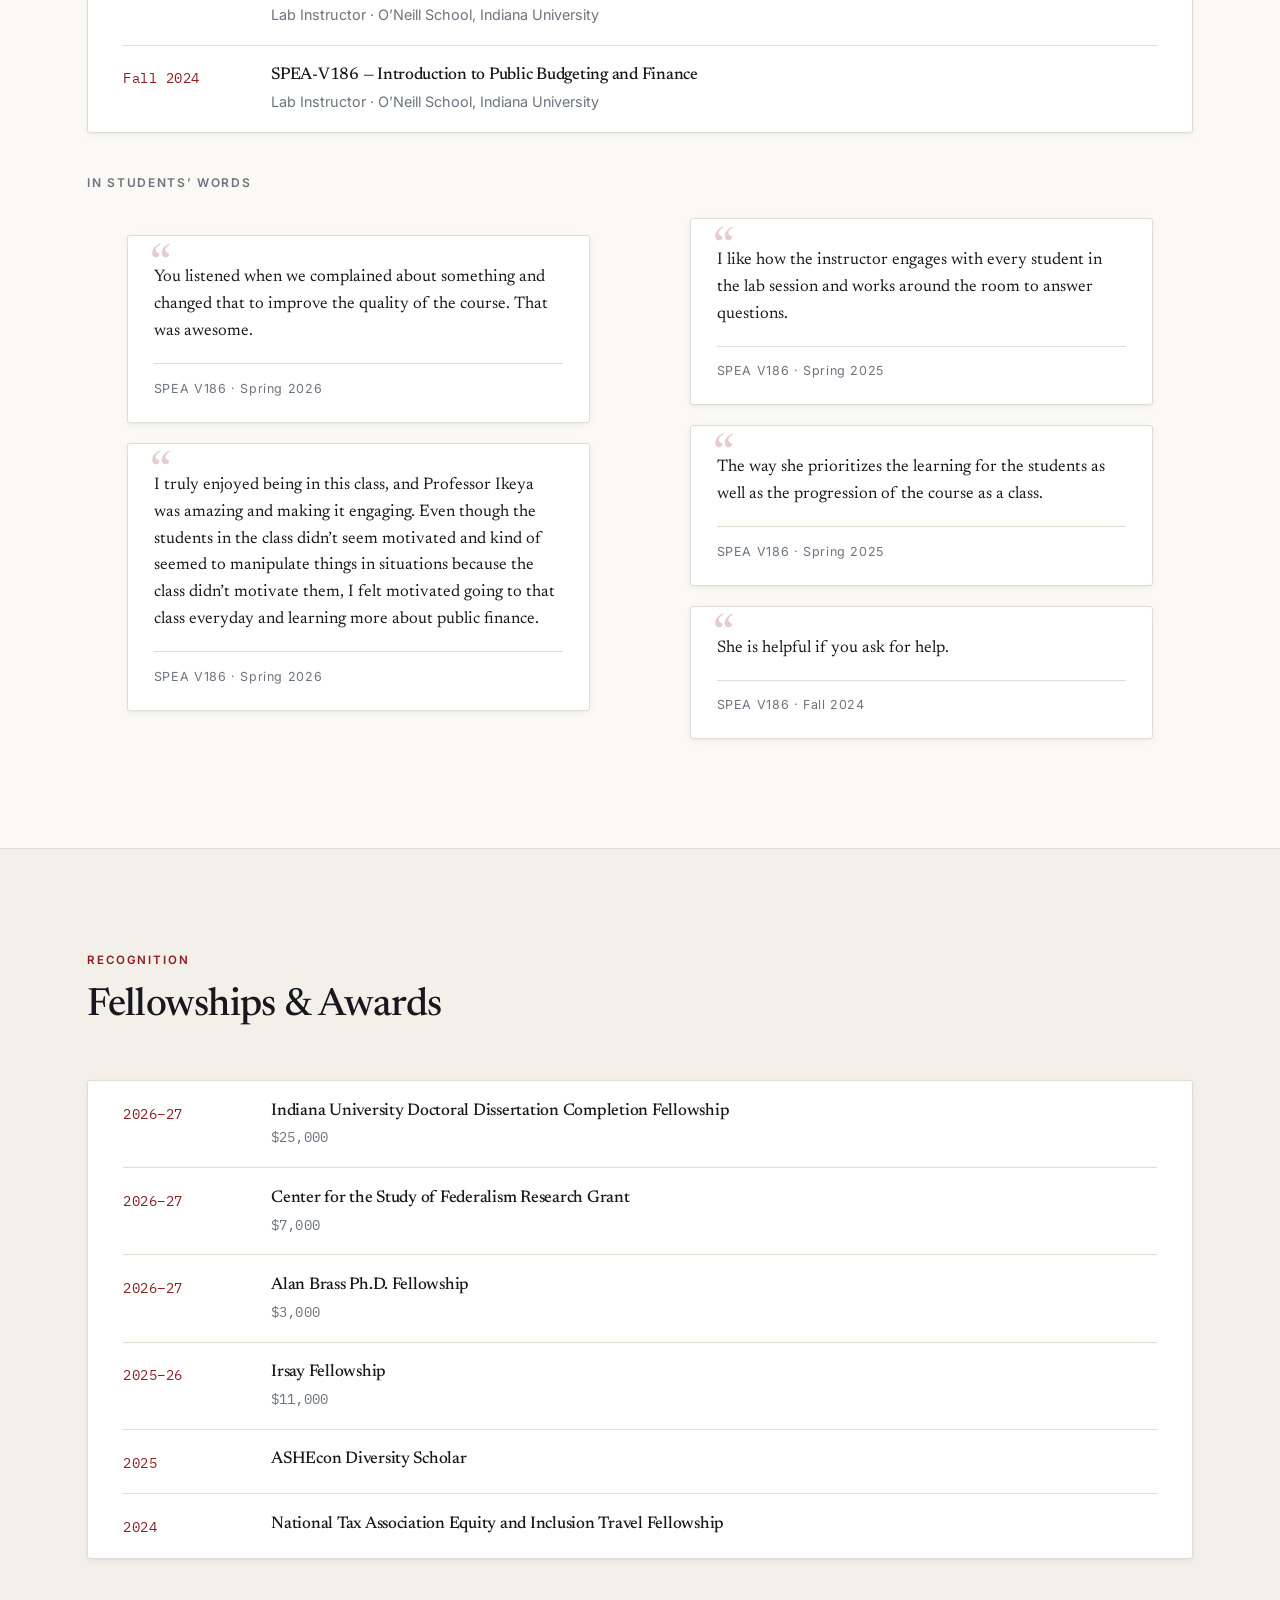
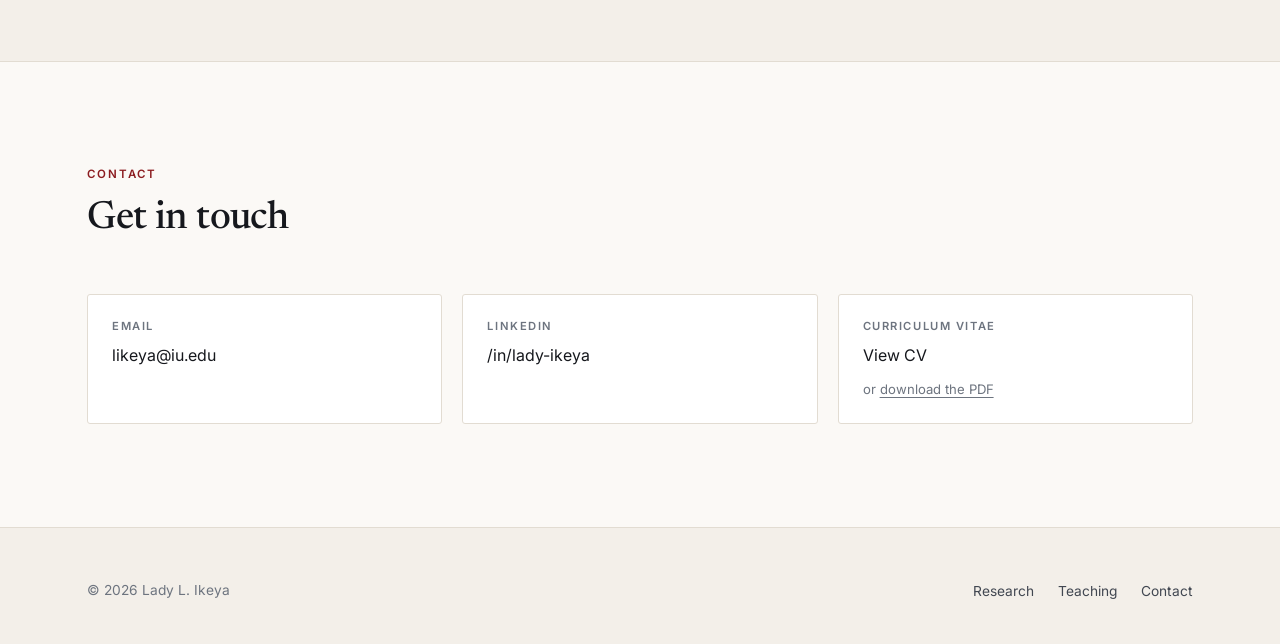
==== commit 2f6da9c7: "Use the CV's per-term teaching titles Fall 2024 and Spring 2025 become Lab Instructor, as asked. The" ====
--- a/index.html
+++ b/index.html
@@ -363,7 +363,7 @@
           directly with published budget and financial-report data.
         </p>
         <ul class="course-meta">
-          <li><strong>Academic Instructor</strong> Undergraduate course</li>
+          <li><strong>Instructor of Record</strong> Undergraduate course</li>
           <li><strong>Indiana University</strong> O&rsquo;Neill School</li>
           <li><strong>Format</strong> Weekly lab sessions</li>
         </ul>
@@ -376,14 +376,14 @@
           <span class="term-year">Spring 2025</span>
           <div>
             <h4 class="term-name">SPEA&#8209;V186 &mdash; Introduction to Public Budgeting and Finance</h4>
-            <p class="term-org">Academic Instructor &middot; O&rsquo;Neill School, Indiana University</p>
+            <p class="term-org">Lab Instructor &middot; O&rsquo;Neill School, Indiana University</p>
           </div>
         </li>
         <li class="term">
           <span class="term-year">Fall 2024</span>
           <div>
             <h4 class="term-name">SPEA&#8209;V186 &mdash; Introduction to Public Budgeting and Finance</h4>
-            <p class="term-org">Academic Instructor &middot; O&rsquo;Neill School, Indiana University</p>
+            <p class="term-org">Lab Instructor &middot; O&rsquo;Neill School, Indiana University</p>
           </div>
         </li>
       </ol>
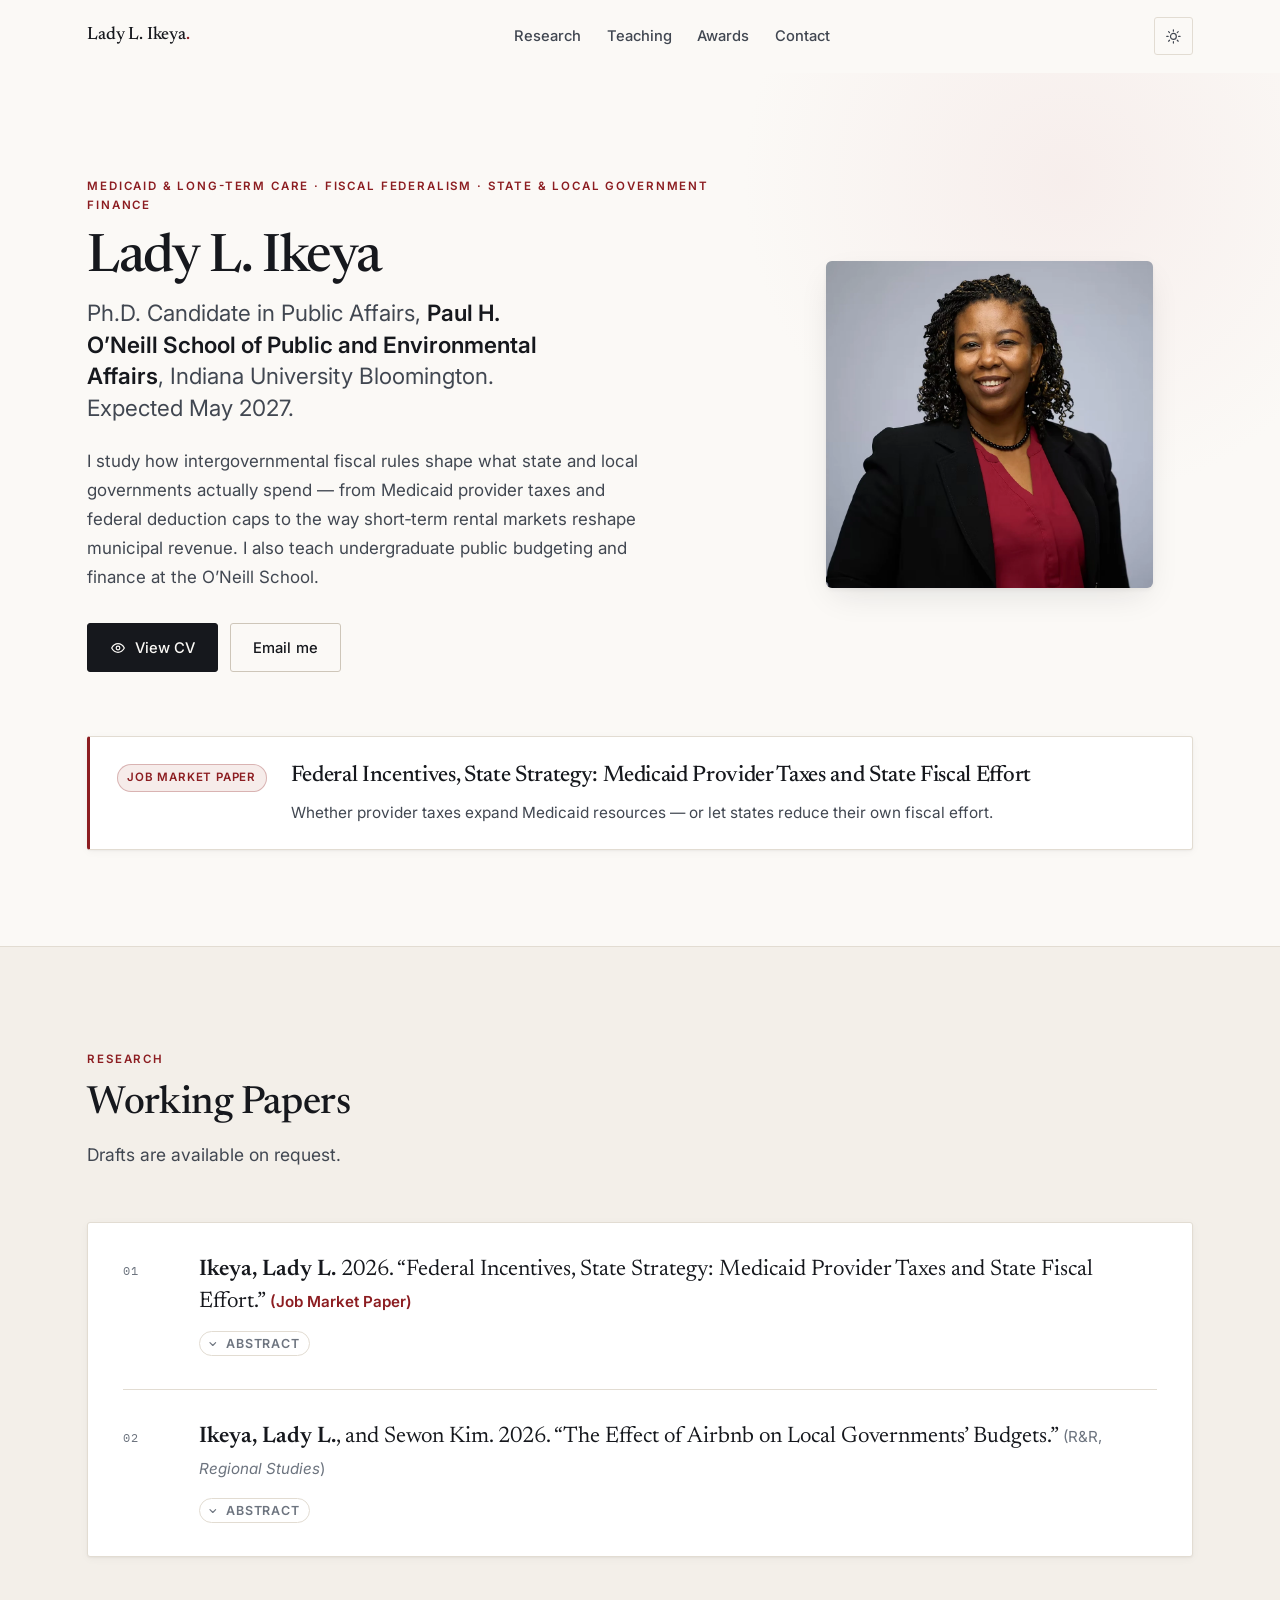
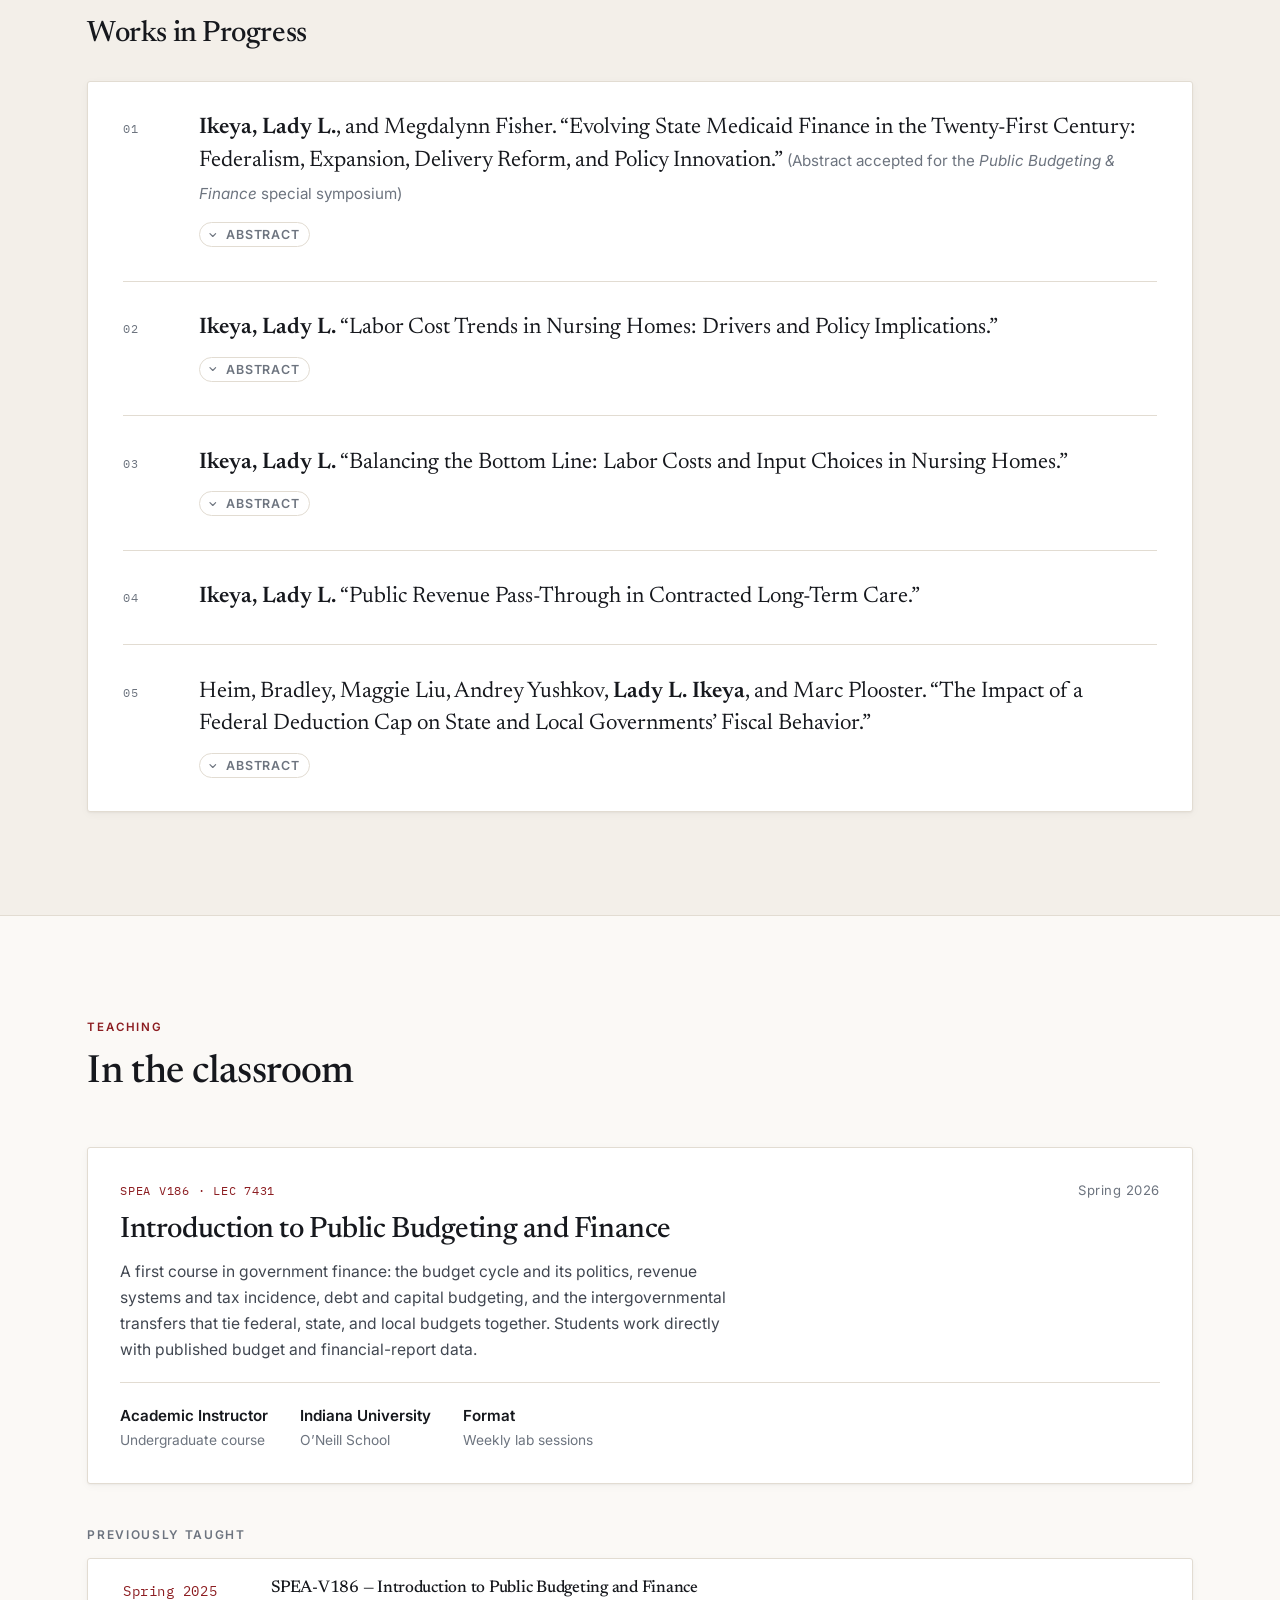
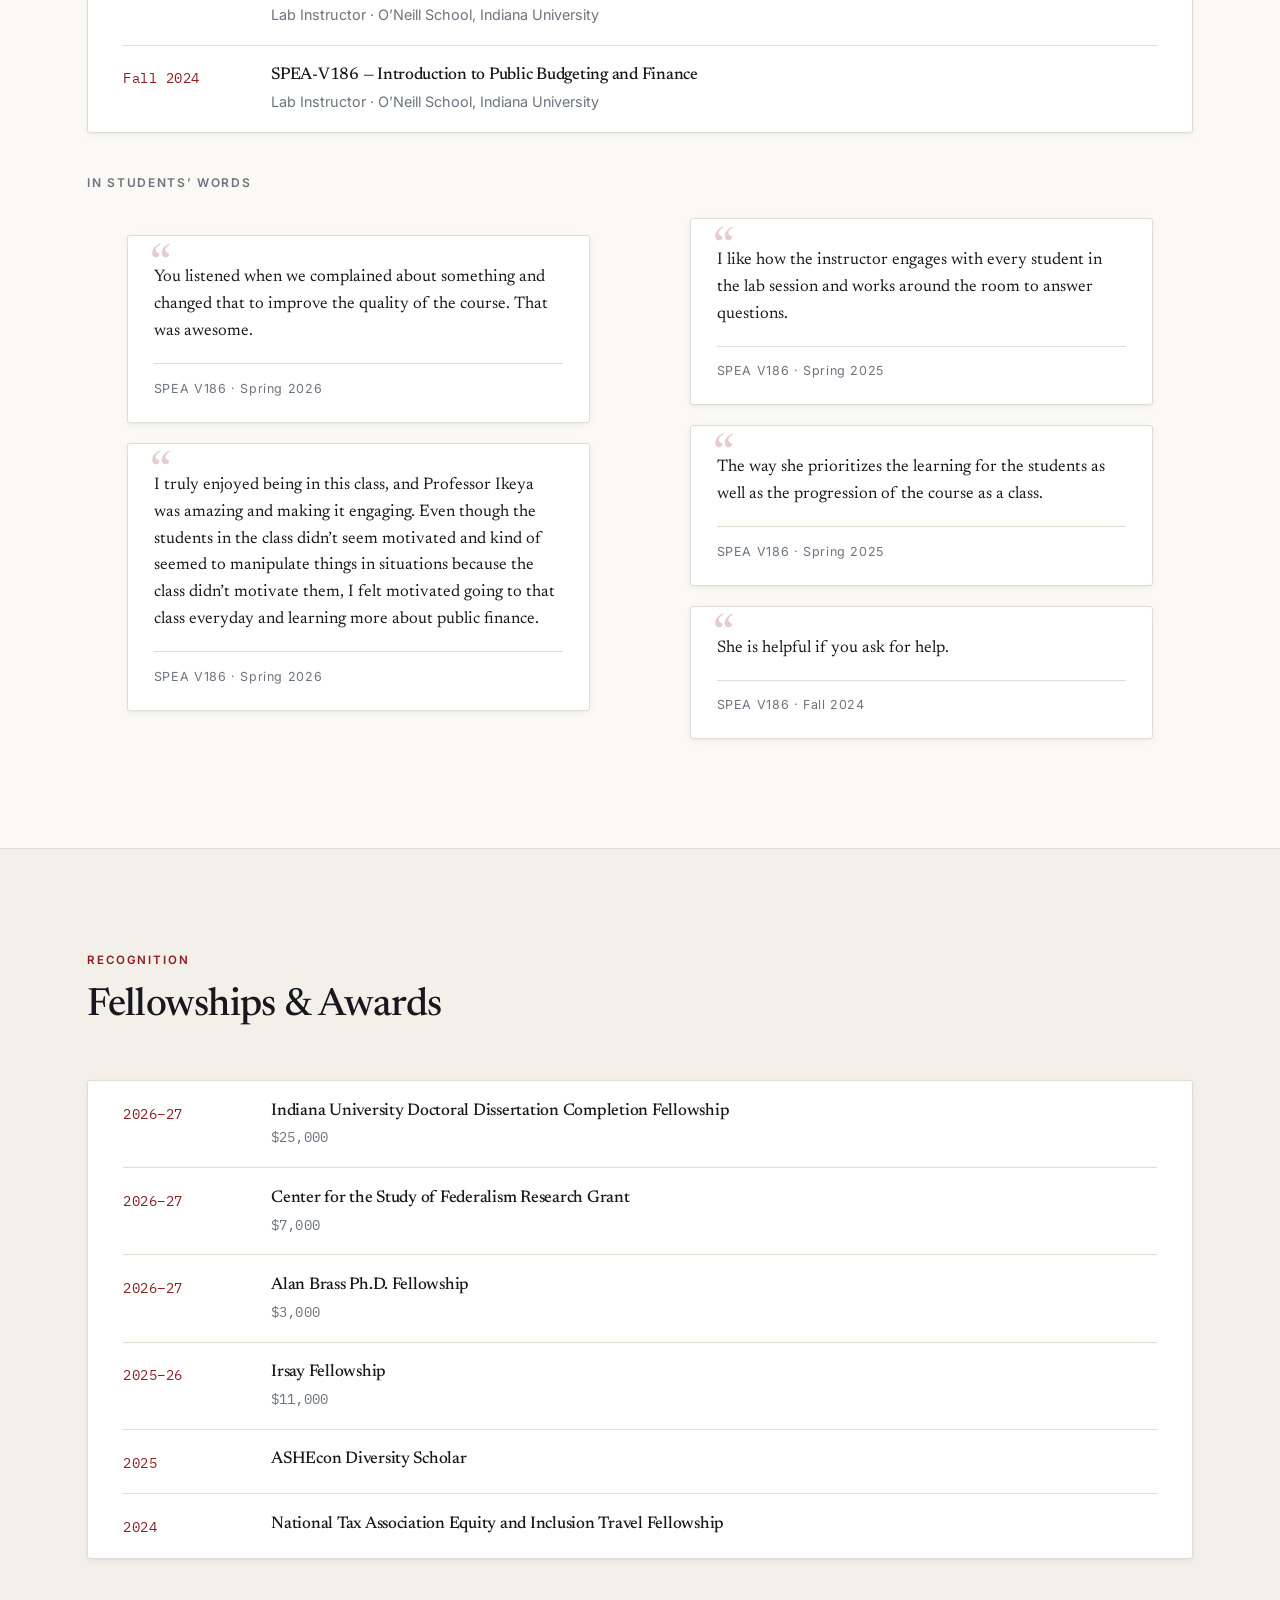
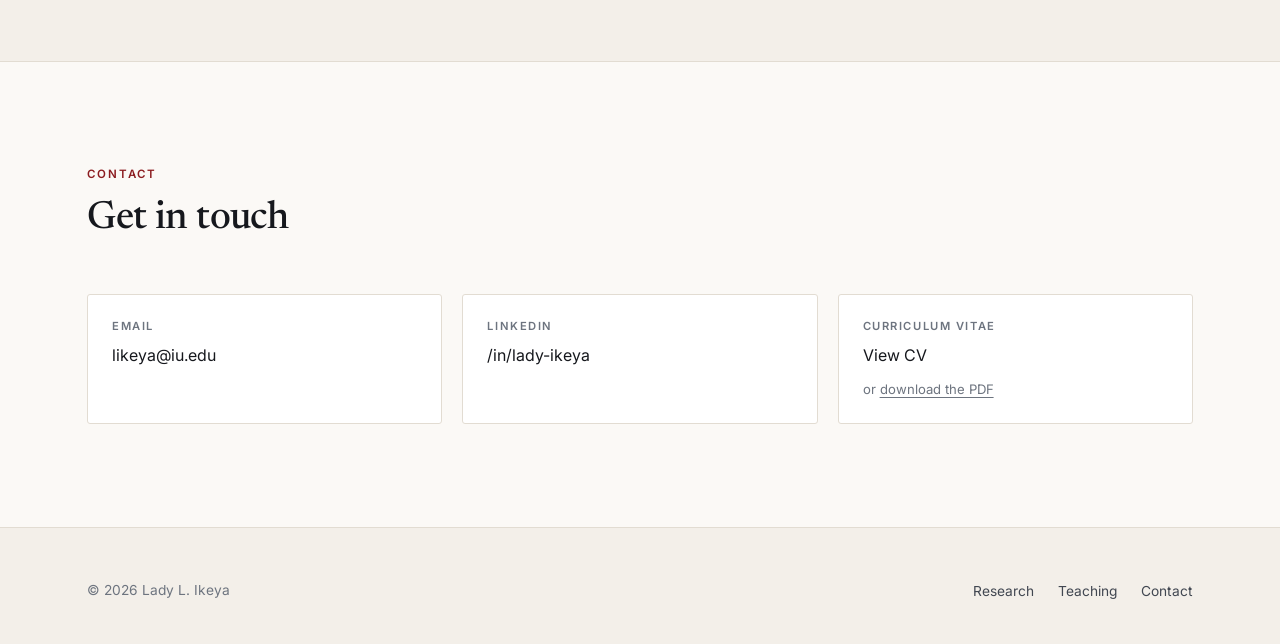
==== commit 425d6ca3: "Keep Academic Instructor on the Spring 2026 course Reverts the previous commit's change to the cours" ====
--- a/index.html
+++ b/index.html
@@ -363,7 +363,7 @@
           directly with published budget and financial-report data.
         </p>
         <ul class="course-meta">
-          <li><strong>Instructor of Record</strong> Undergraduate course</li>
+          <li><strong>Academic Instructor</strong> Undergraduate course</li>
           <li><strong>Indiana University</strong> O&rsquo;Neill School</li>
           <li><strong>Format</strong> Weekly lab sessions</li>
         </ul>
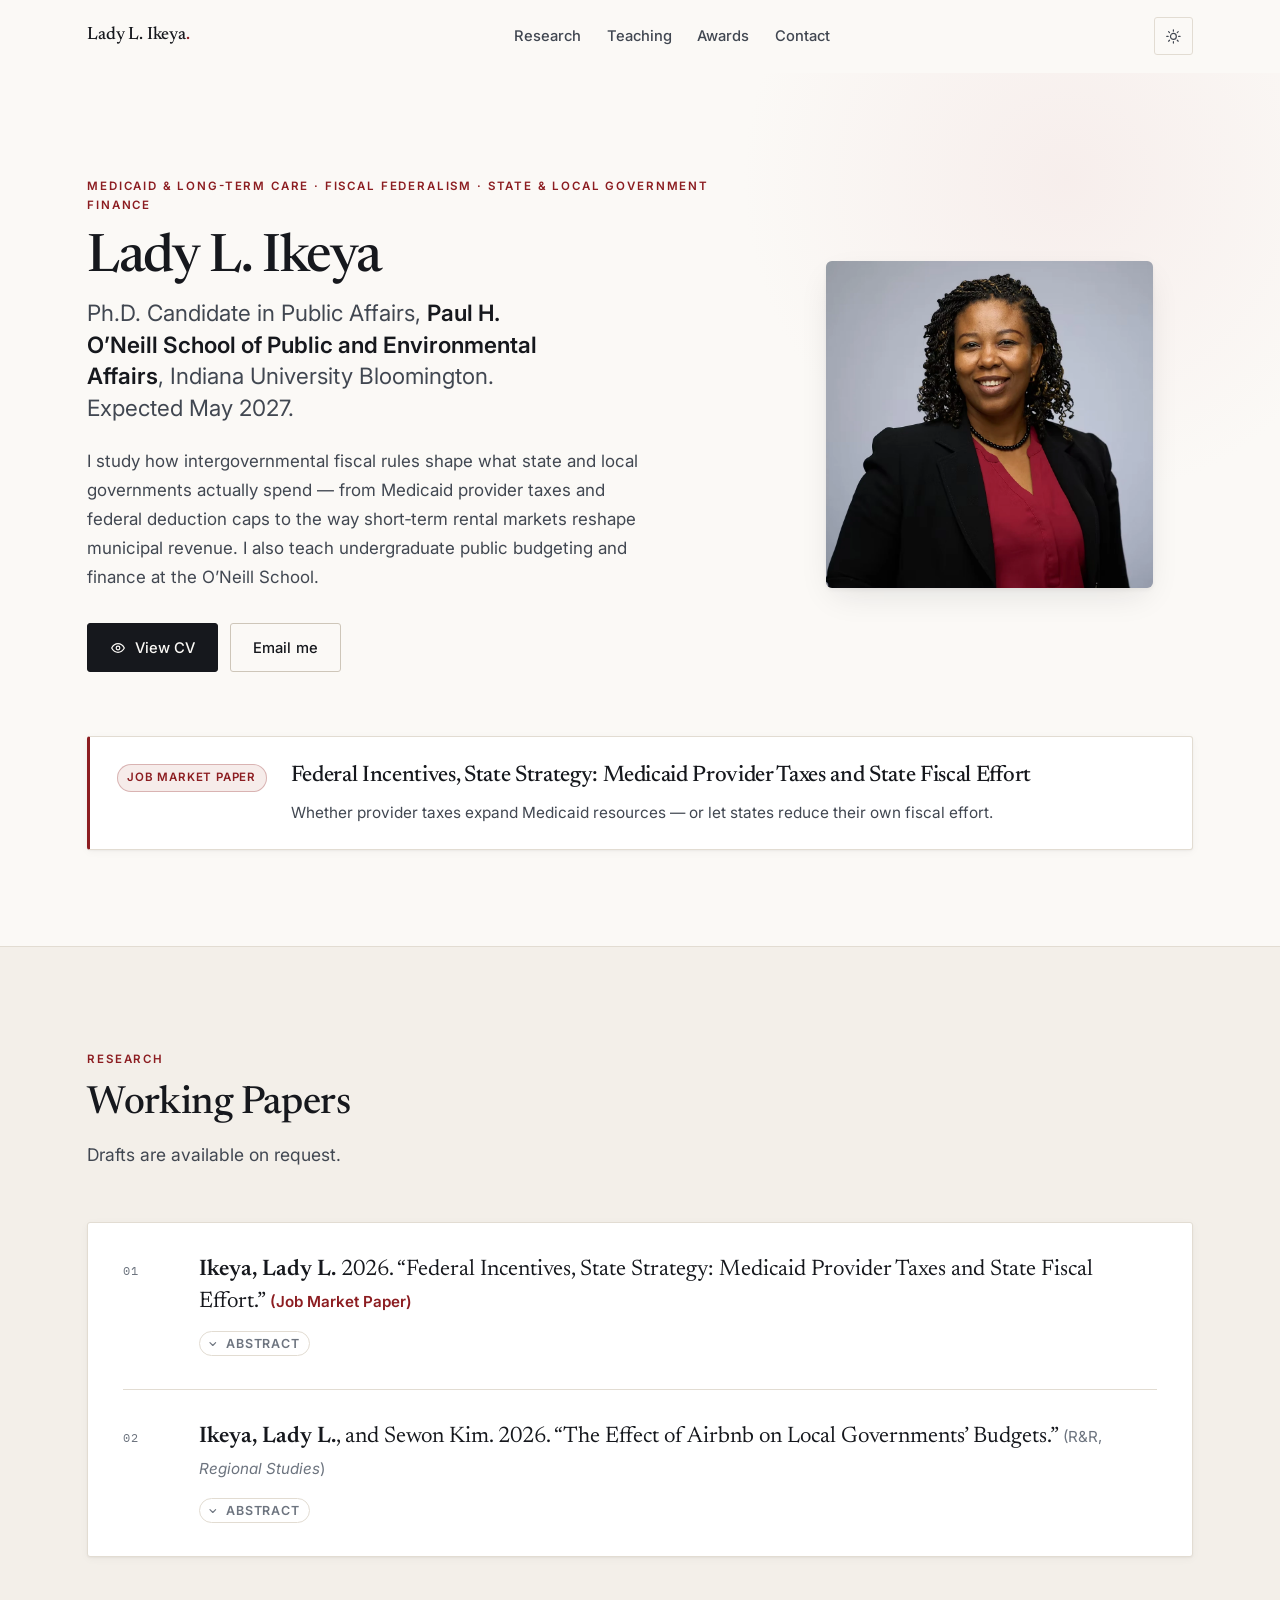
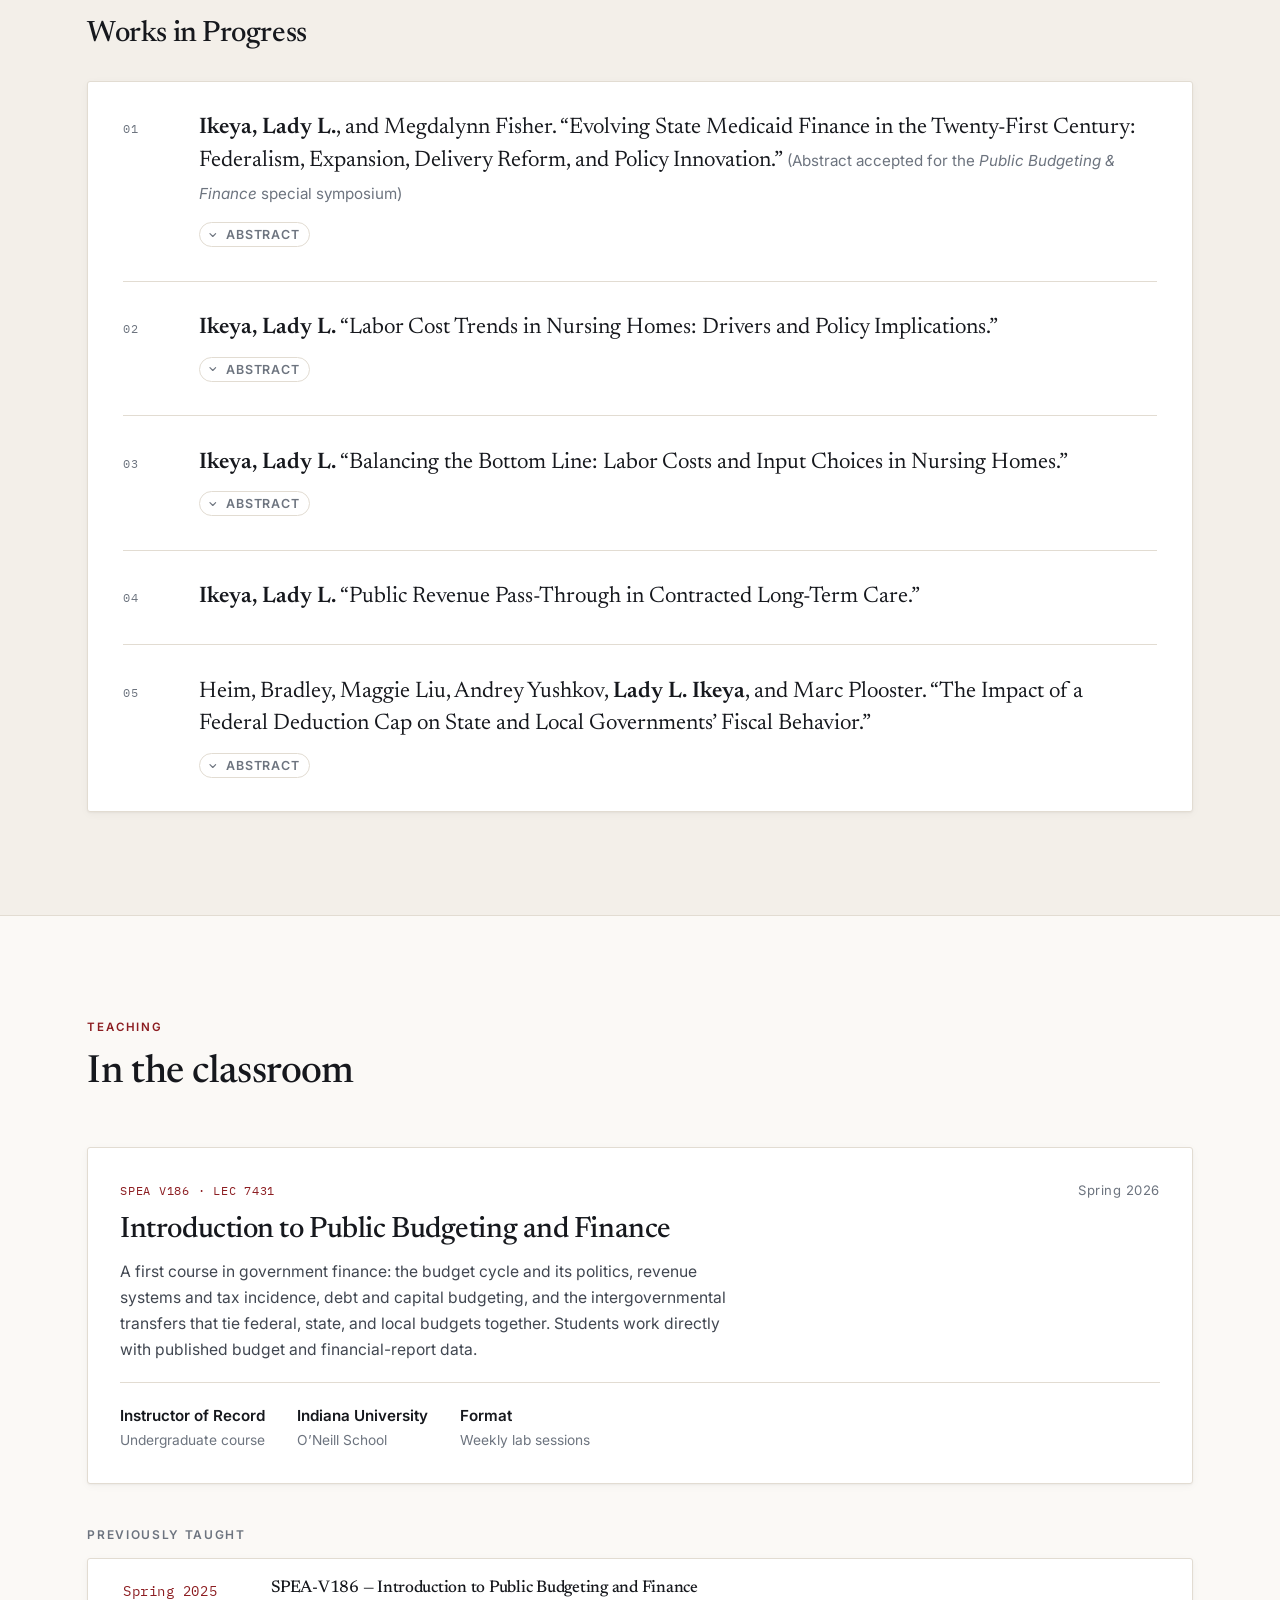
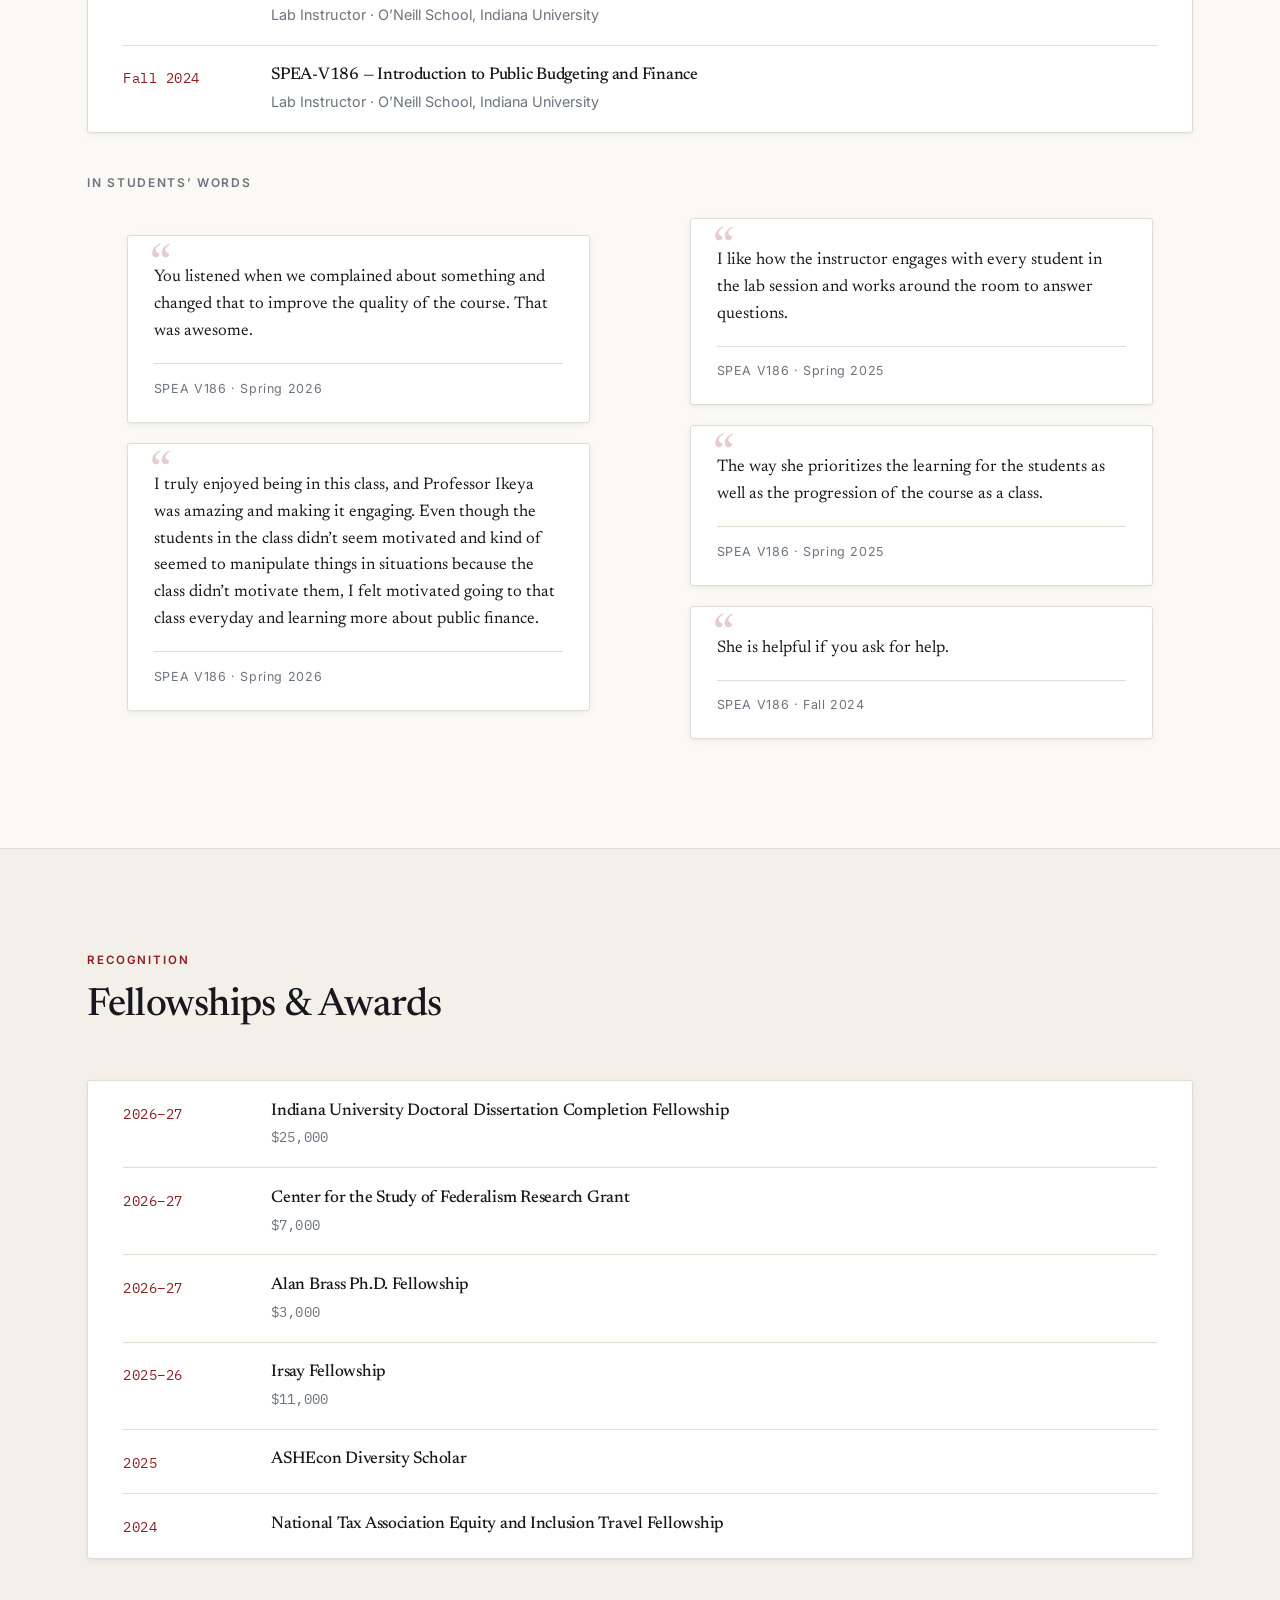
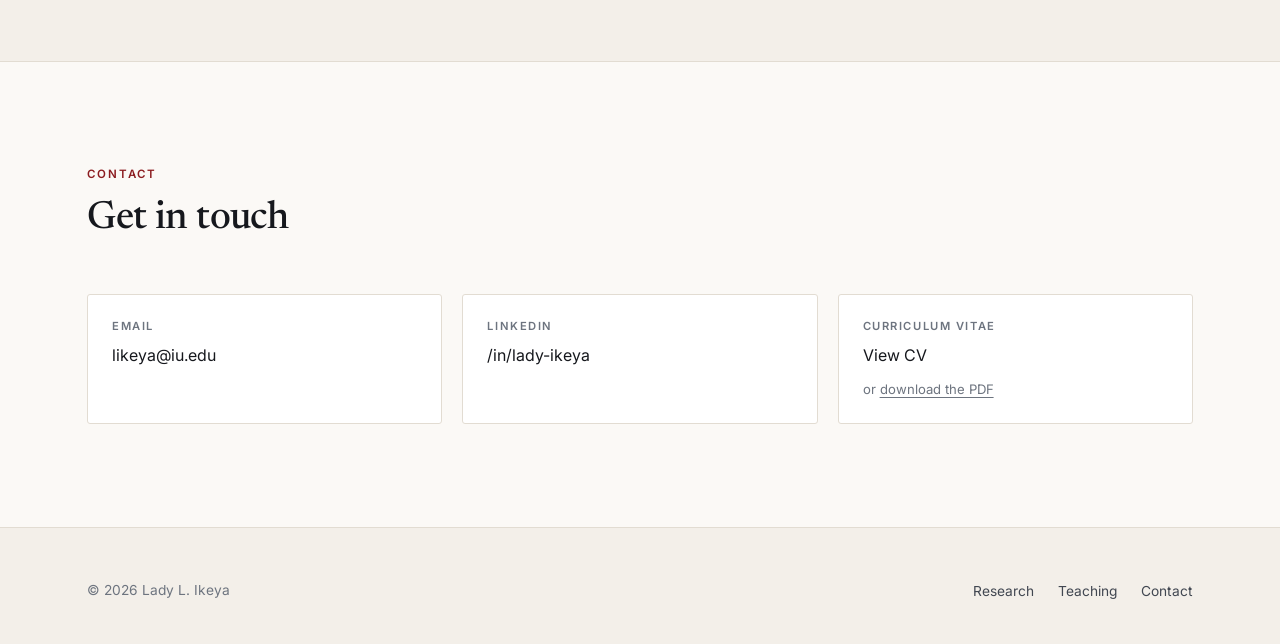
==== commit 2ee8271c: "Set Spring 2026 back to Instructor of Record Matches the CV's teaching section, which lists Instruct" ====
--- a/index.html
+++ b/index.html
@@ -363,7 +363,7 @@
           directly with published budget and financial-report data.
         </p>
         <ul class="course-meta">
-          <li><strong>Academic Instructor</strong> Undergraduate course</li>
+          <li><strong>Instructor of Record</strong> Undergraduate course</li>
           <li><strong>Indiana University</strong> O&rsquo;Neill School</li>
           <li><strong>Format</strong> Weekly lab sessions</li>
         </ul>
